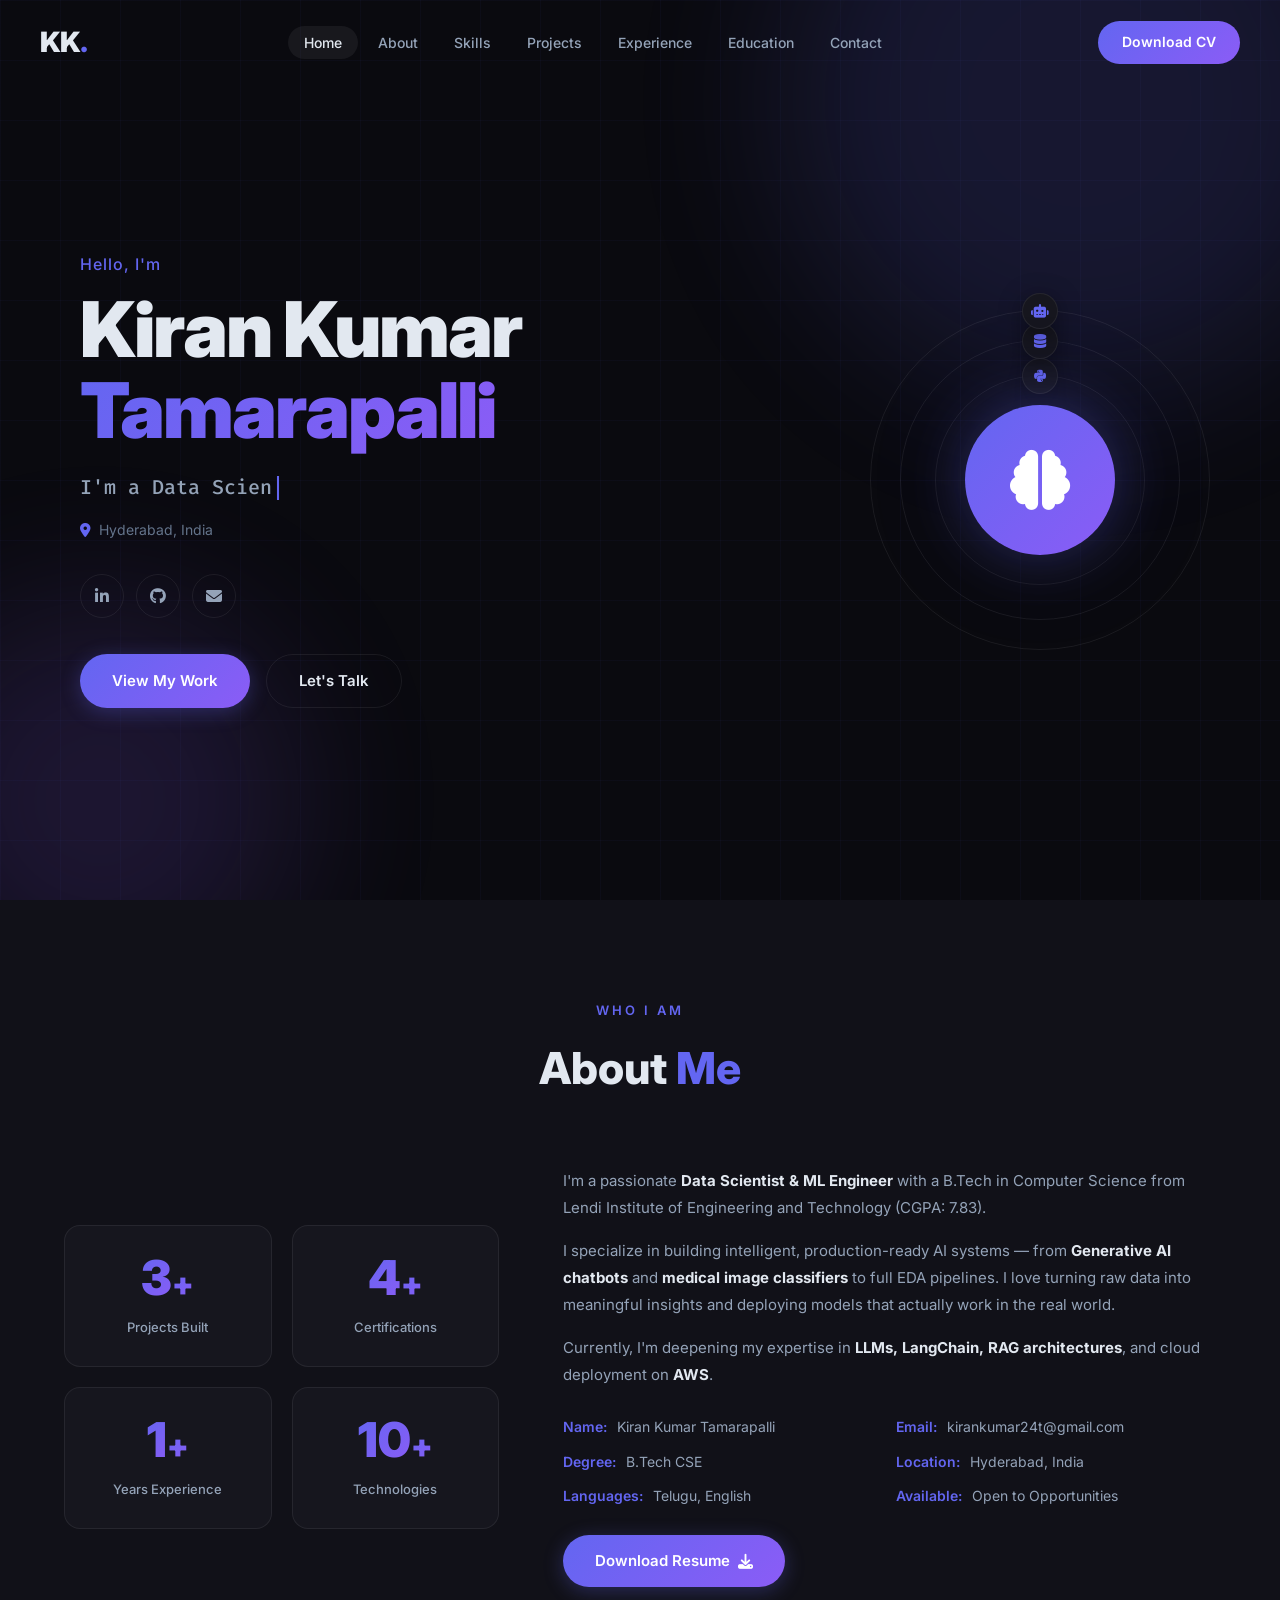
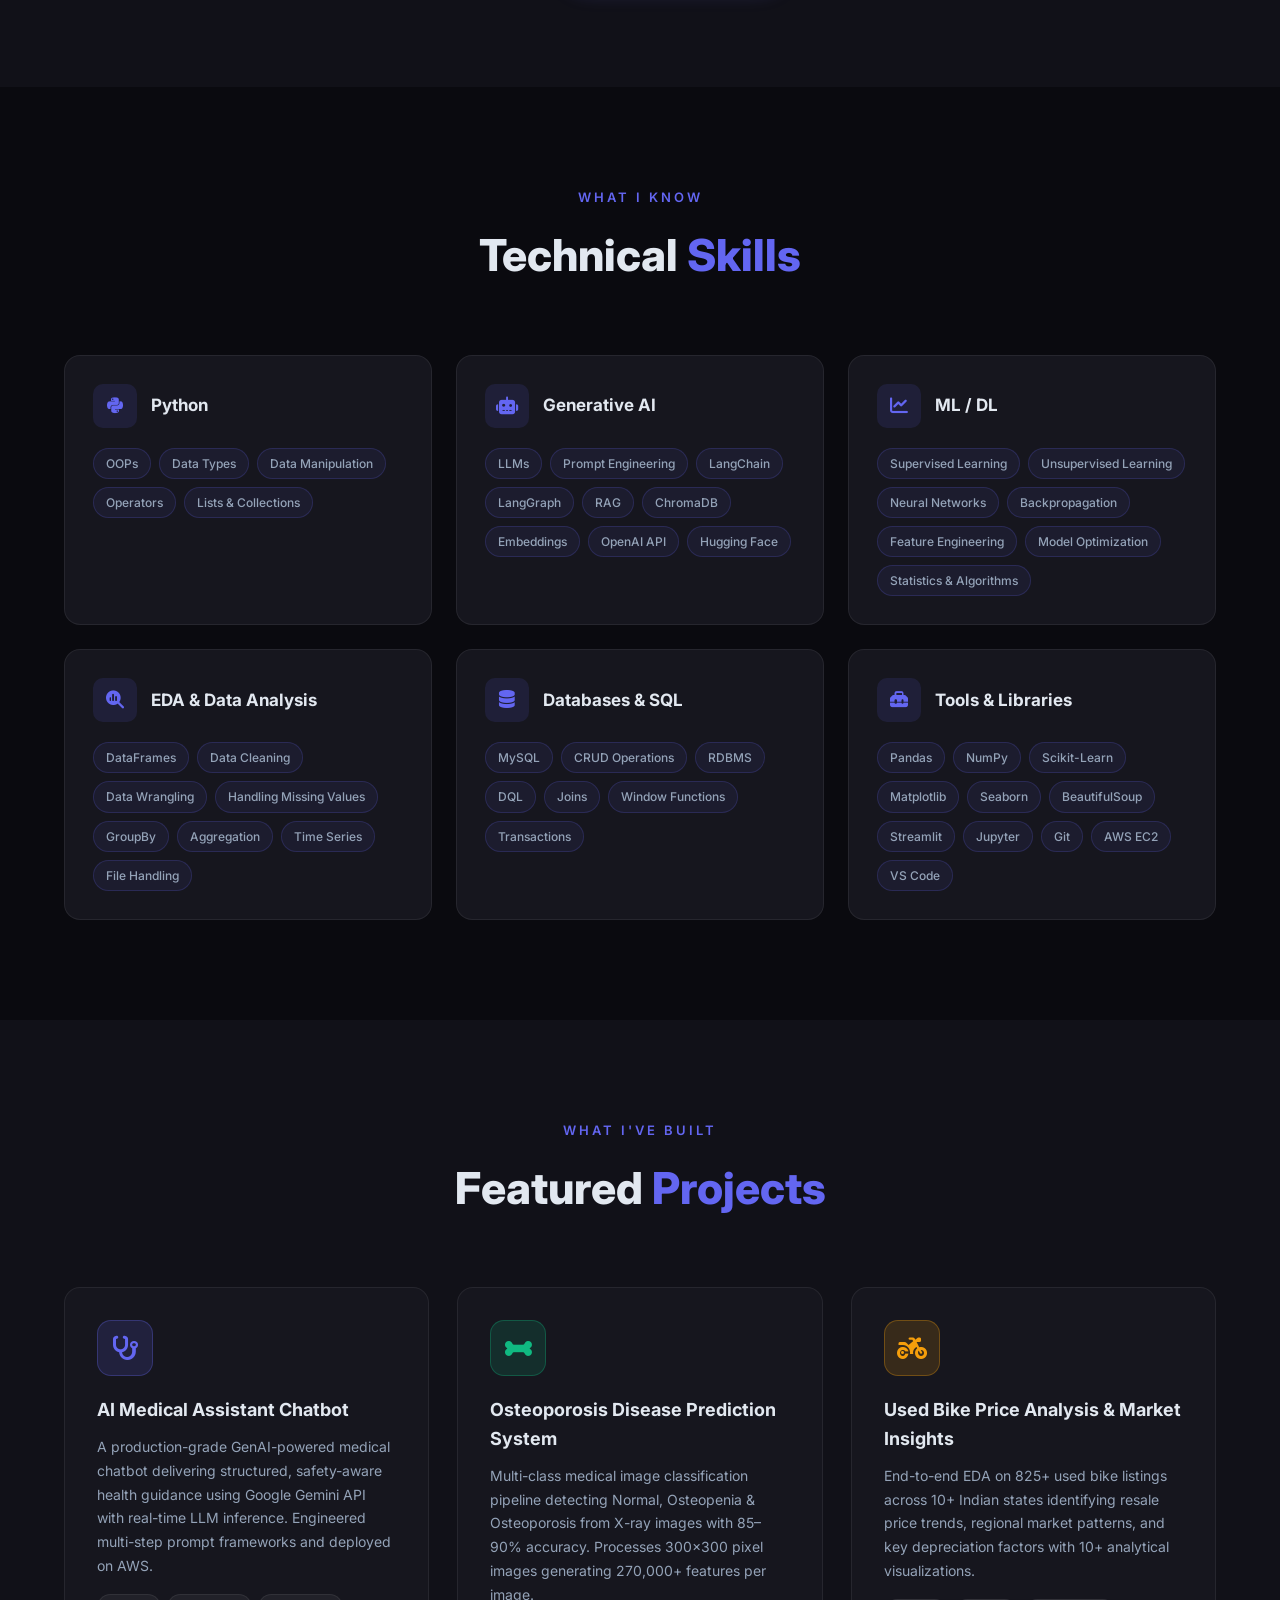
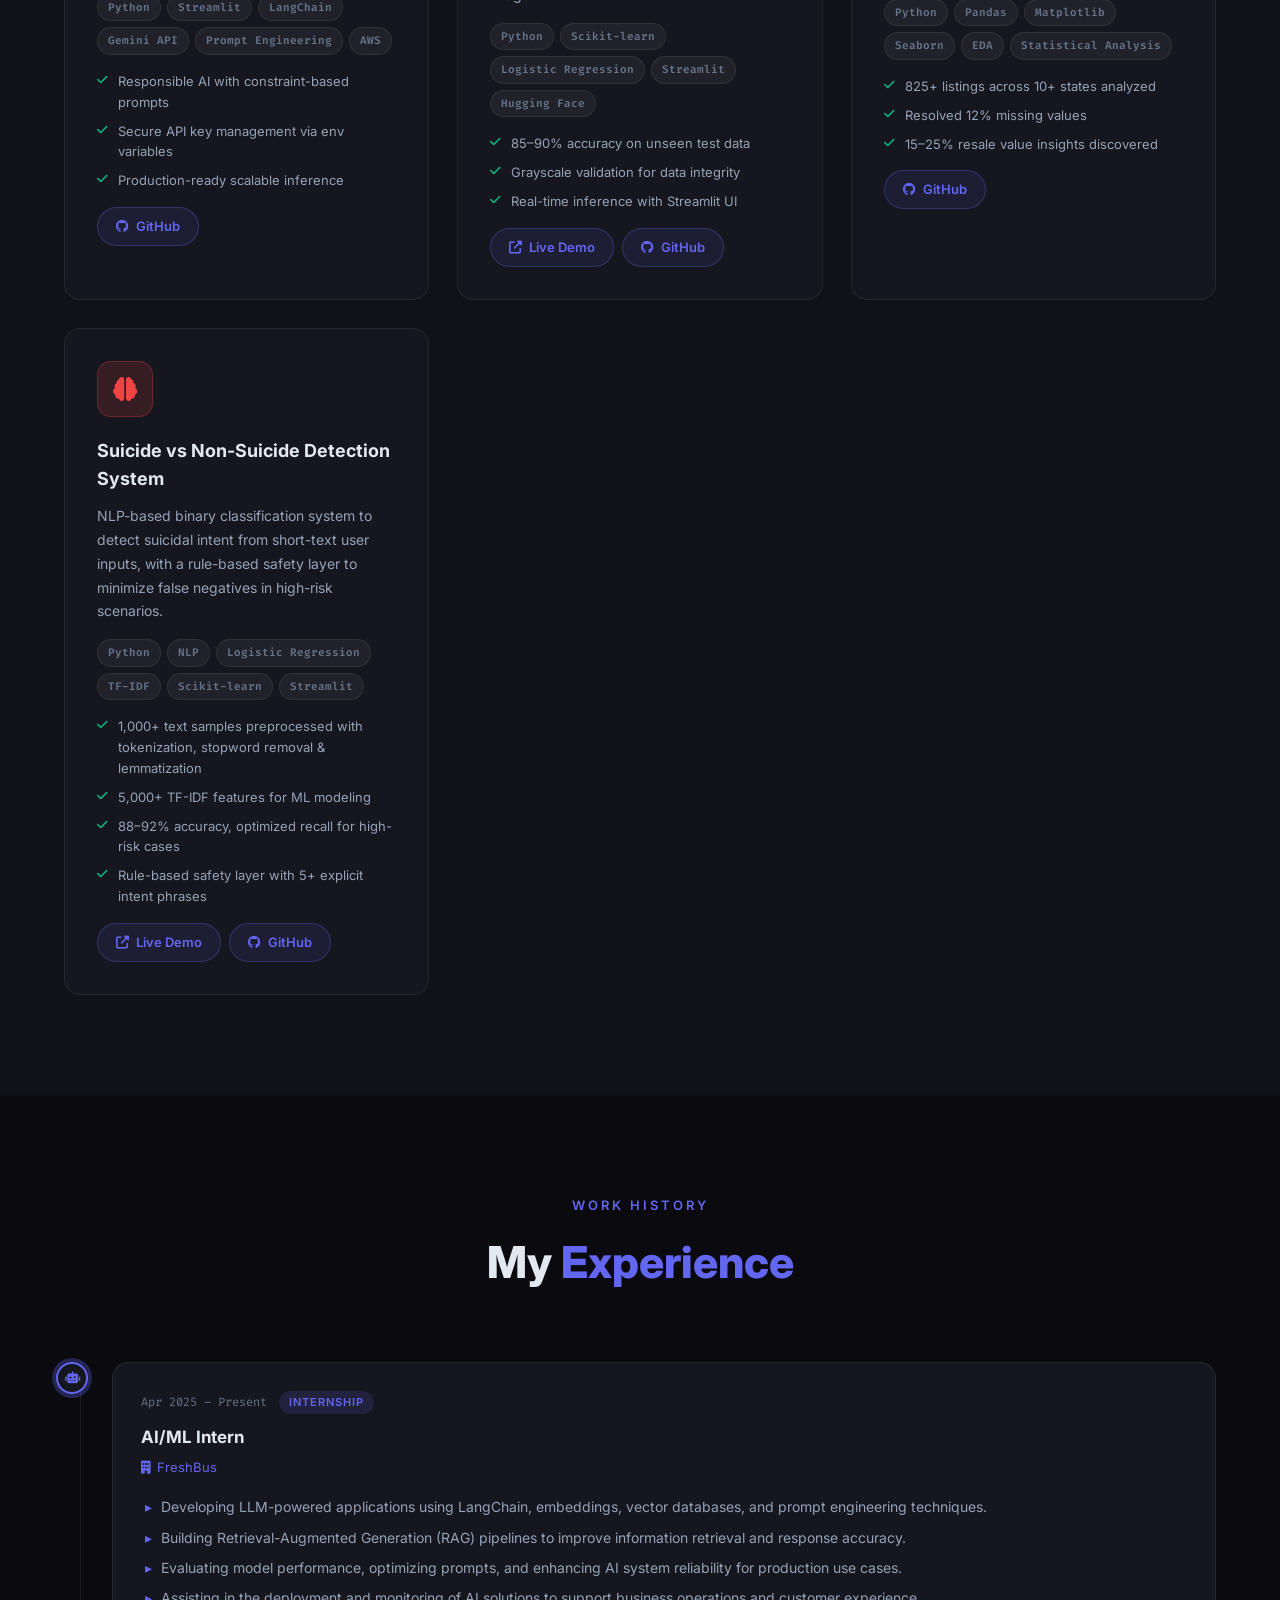
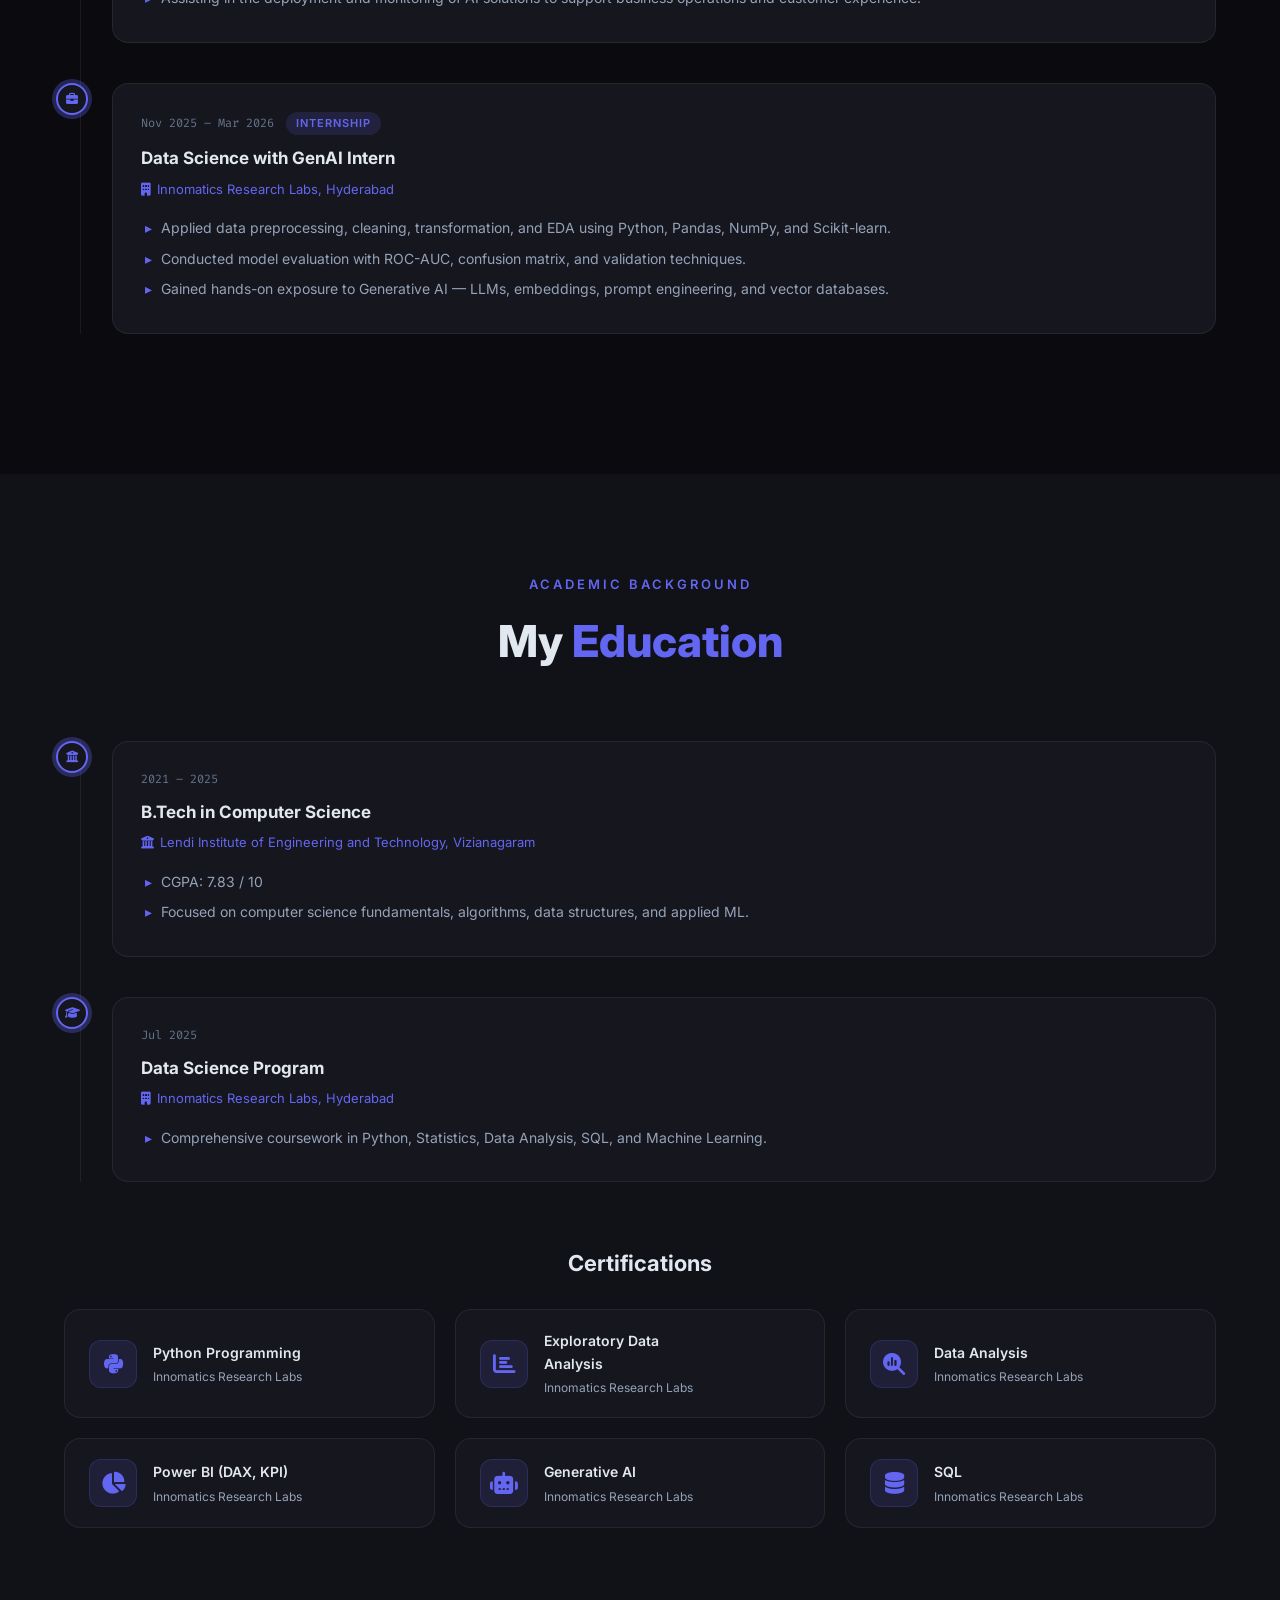
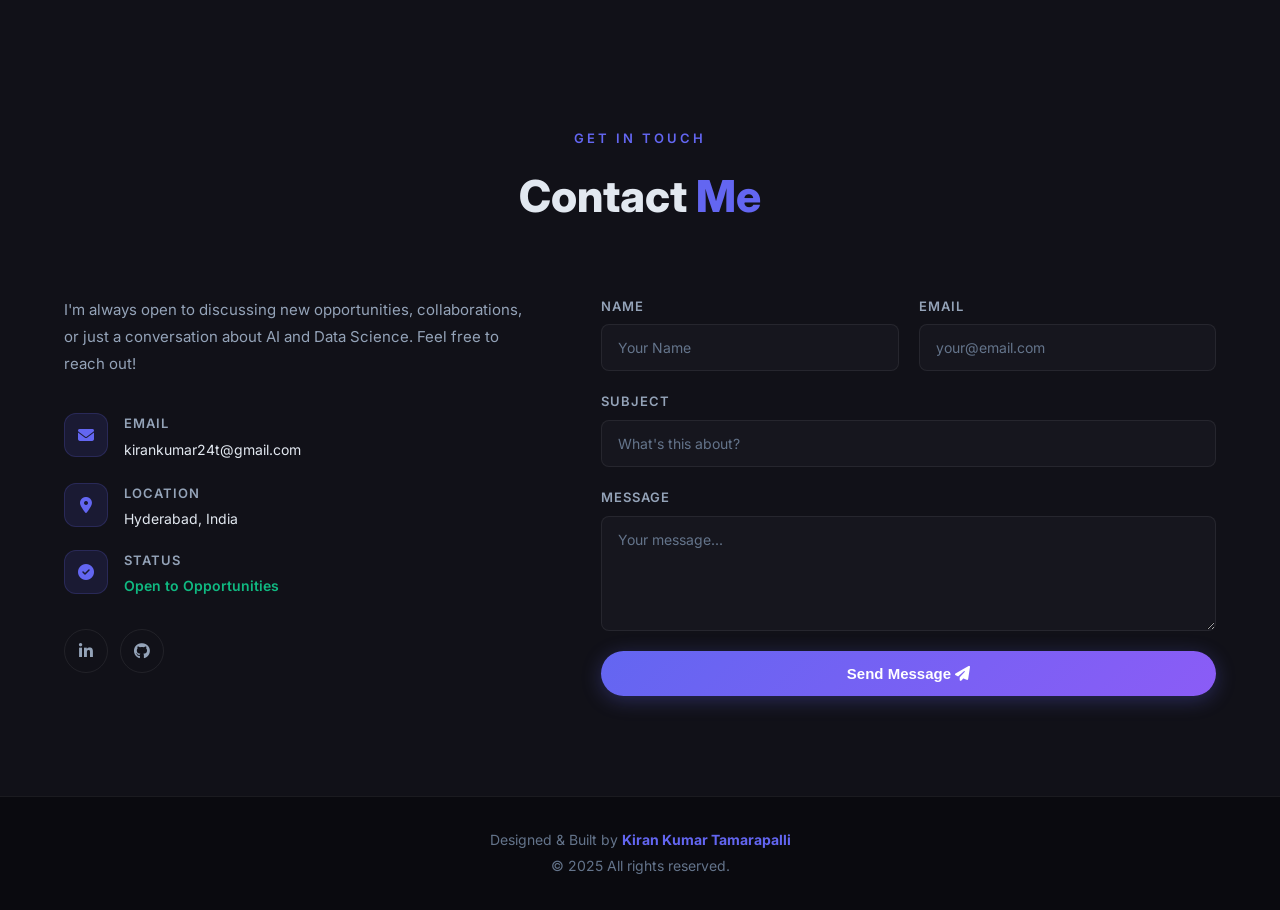
==== index.html @ a4887d62 "Add files via upload" ====
<!DOCTYPE html>
<html lang="en">
<head>
  <meta charset="UTF-8" />
  <meta name="viewport" content="width=device-width, initial-scale=1.0" />
  <title>Kiran Kumar Tamarapalli | Data Scientist & ML Engineer</title>
  <link rel="stylesheet" href="style.css" />
  <link href="https://fonts.googleapis.com/css2?family=Inter:wght@300;400;500;600;700;800;900&family=Fira+Code:wght@400;500&display=swap" rel="stylesheet" />
  <link rel="stylesheet" href="https://cdnjs.cloudflare.com/ajax/libs/font-awesome/6.5.0/css/all.min.css" />
</head>
<body>

  <!-- ===== NAVBAR ===== -->
  <nav class="navbar" id="navbar">
    <div class="nav-logo">KK<span>.</span></div>
    <ul class="nav-links" id="nav-links">
      <li><a href="#home" class="nav-link active">Home</a></li>
      <li><a href="#about" class="nav-link">About</a></li>
      <li><a href="#skills" class="nav-link">Skills</a></li>
      <li><a href="#projects" class="nav-link">Projects</a></li>
      <li><a href="#experience" class="nav-link">Experience</a></li>
      <li><a href="#education" class="nav-link">Education</a></li>
      <li><a href="#contact" class="nav-link">Contact</a></li>
    </ul>
    <a href="resume.pdf" download class="btn-nav">Download CV</a>
    <button class="menu-toggle" id="menu-toggle" aria-label="Toggle menu">
      <span></span><span></span><span></span>
    </button>
  </nav>

  <!-- ===== HERO ===== -->
  <section class="hero" id="home">
    <div class="hero-bg">
      <div class="blob blob-1"></div>
      <div class="blob blob-2"></div>
      <div class="grid-overlay"></div>
    </div>
    <div class="hero-content">
      <p class="hero-greeting">Hello, I'm</p>
      <h1 class="hero-name">Kiran Kumar<br /><span>Tamarapalli</span></h1>
      <div class="hero-role">
        <span class="role-static">I'm a </span>
        <span class="role-typed" id="typed-text"></span><span class="cursor">|</span>
      </div>
      <p class="hero-location"><i class="fa-solid fa-location-dot"></i> Hyderabad, India</p>
      <div class="hero-socials">
        <a href="https://linkedin.com/in/kiran-kumar-tamarapalli" target="_blank" rel="noopener" aria-label="LinkedIn"><i class="fa-brands fa-linkedin-in"></i></a>
        <a href="https://github.com/kirankumar24t" target="_blank" rel="noopener" aria-label="GitHub"><i class="fa-brands fa-github"></i></a>
        <a href="mailto:kirankumar24t@gmail.com" aria-label="Email"><i class="fa-solid fa-envelope"></i></a>
      </div>
      <div class="hero-ctas">
        <a href="#projects" class="btn-primary">View My Work</a>
        <a href="#contact" class="btn-outline">Let's Talk</a>
      </div>
    </div>
    <div class="hero-illustration">
      <div class="avatar-ring">
        <div class="avatar-inner">
          <i class="fa-solid fa-brain avatar-icon"></i>
        </div>
        <div class="orbit orbit-1"><div class="orbit-dot"><i class="fa-brands fa-python"></i></div></div>
        <div class="orbit orbit-2"><div class="orbit-dot"><i class="fa-solid fa-database"></i></div></div>
        <div class="orbit orbit-3"><div class="orbit-dot"><i class="fa-solid fa-robot"></i></div></div>
      </div>
    </div>
  </section>

  <!-- ===== ABOUT ===== -->
  <section class="about section" id="about">
    <div class="container">
      <div class="section-header">
        <p class="section-tag">Who I Am</p>
        <h2 class="section-title">About <span>Me</span></h2>
      </div>
      <div class="about-grid">
        <div class="about-stats">
          <div class="stat-card" data-animate>
            <span class="stat-num" data-count="3">0</span><span class="stat-suffix">+</span>
            <p>Projects Built</p>
          </div>
          <div class="stat-card" data-animate>
            <span class="stat-num" data-count="4">0</span><span class="stat-suffix">+</span>
            <p>Certifications</p>
          </div>
          <div class="stat-card" data-animate>
            <span class="stat-num" data-count="1">0</span><span class="stat-suffix">+</span>
            <p>Years Experience</p>
          </div>
          <div class="stat-card" data-animate>
            <span class="stat-num" data-count="10">0</span><span class="stat-suffix">+</span>
            <p>Technologies</p>
          </div>
        </div>
        <div class="about-text" data-animate>
          <p>I'm a passionate <strong>Data Scientist & ML Engineer</strong> with a B.Tech in Computer Science from Lendi Institute of Engineering and Technology (CGPA: 7.83).</p>
          <p>I specialize in building intelligent, production-ready AI systems — from <strong>Generative AI chatbots</strong> and <strong>medical image classifiers</strong> to full EDA pipelines. I love turning raw data into meaningful insights and deploying models that actually work in the real world.</p>
          <p>Currently, I'm deepening my expertise in <strong>LLMs, LangChain, RAG architectures</strong>, and cloud deployment on <strong>AWS</strong>.</p>
          <div class="about-info-grid">
            <div class="info-item"><span>Name:</span> Kiran Kumar Tamarapalli</div>
            <div class="info-item"><span>Email:</span> kirankumar24t@gmail.com</div>
            <div class="info-item"><span>Degree:</span> B.Tech CSE</div>
            <div class="info-item"><span>Location:</span> Hyderabad, India</div>
            <div class="info-item"><span>Languages:</span> Telugu, English</div>
            <div class="info-item"><span>Available:</span> Open to Opportunities</div>
          </div>
          <a href="resume.pdf" download class="btn-primary">Download Resume <i class="fa-solid fa-download"></i></a>
        </div>
      </div>
    </div>
  </section>

  <!-- ===== SKILLS ===== -->
  <section class="skills section" id="skills">
    <div class="container">
      <div class="section-header">
        <p class="section-tag">What I Know</p>
        <h2 class="section-title">Technical <span>Skills</span></h2>
      </div>
      <div class="skills-categories">

        <div class="skill-category" data-animate>
          <div class="skill-cat-header">
            <i class="fa-brands fa-python"></i>
            <h3>Python</h3>
          </div>
          <div class="skill-tags">
            <span>OOPs</span><span>Data Types</span><span>Data Manipulation</span>
            <span>Operators</span><span>Lists & Collections</span>
          </div>
        </div>

        <div class="skill-category" data-animate>
          <div class="skill-cat-header">
            <i class="fa-solid fa-robot"></i>
            <h3>Generative AI</h3>
          </div>
          <div class="skill-tags">
            <span>LLMs</span><span>Prompt Engineering</span><span>LangChain</span>
            <span>LangGraph</span><span>RAG</span><span>ChromaDB</span>
            <span>Embeddings</span><span>OpenAI API</span><span>Hugging Face</span>
          </div>
        </div>

        <div class="skill-category" data-animate>
          <div class="skill-cat-header">
            <i class="fa-solid fa-chart-line"></i>
            <h3>ML / DL</h3>
          </div>
          <div class="skill-tags">
            <span>Supervised Learning</span><span>Unsupervised Learning</span>
            <span>Neural Networks</span><span>Backpropagation</span>
            <span>Feature Engineering</span><span>Model Optimization</span>
            <span>Statistics & Algorithms</span>
          </div>
        </div>

        <div class="skill-category" data-animate>
          <div class="skill-cat-header">
            <i class="fa-solid fa-magnifying-glass-chart"></i>
            <h3>EDA & Data Analysis</h3>
          </div>
          <div class="skill-tags">
            <span>DataFrames</span><span>Data Cleaning</span><span>Data Wrangling</span>
            <span>Handling Missing Values</span><span>GroupBy</span><span>Aggregation</span>
            <span>Time Series</span><span>File Handling</span>
          </div>
        </div>

        <div class="skill-category" data-animate>
          <div class="skill-cat-header">
            <i class="fa-solid fa-database"></i>
            <h3>Databases & SQL</h3>
          </div>
          <div class="skill-tags">
            <span>MySQL</span><span>CRUD Operations</span><span>RDBMS</span>
            <span>DQL</span><span>Joins</span><span>Window Functions</span>
            <span>Transactions</span>
          </div>
        </div>

        <div class="skill-category" data-animate>
          <div class="skill-cat-header">
            <i class="fa-solid fa-toolbox"></i>
            <h3>Tools & Libraries</h3>
          </div>
          <div class="skill-tags">
            <span>Pandas</span><span>NumPy</span><span>Scikit-Learn</span>
            <span>Matplotlib</span><span>Seaborn</span><span>BeautifulSoup</span>
            <span>Streamlit</span><span>Jupyter</span><span>Git</span>
            <span>AWS EC2</span><span>VS Code</span>
          </div>
        </div>

      </div>
    </div>
  </section>

  <!-- ===== PROJECTS ===== -->
  <section class="projects section" id="projects">
    <div class="container">
      <div class="section-header">
        <p class="section-tag">What I've Built</p>
        <h2 class="section-title">Featured <span>Projects</span></h2>
      </div>
      <div class="projects-grid">

        <div class="project-card" data-animate>
          <div class="project-icon-wrap" style="--color: #6366f1;">
            <i class="fa-solid fa-stethoscope"></i>
          </div>
          <div class="project-content">
            <h3>AI Medical Assistant Chatbot</h3>
            <p>A production-grade GenAI-powered medical chatbot delivering structured, safety-aware health guidance using Google Gemini API with real-time LLM inference. Engineered multi-step prompt frameworks and deployed on AWS.</p>
            <div class="project-tech">
              <span>Python</span><span>Streamlit</span><span>LangChain</span>
              <span>Gemini API</span><span>Prompt Engineering</span><span>AWS</span>
            </div>
            <div class="project-highlights">
              <div class="highlight"><i class="fa-solid fa-check"></i> Responsible AI with constraint-based prompts</div>
              <div class="highlight"><i class="fa-solid fa-check"></i> Secure API key management via env variables</div>
              <div class="highlight"><i class="fa-solid fa-check"></i> Production-ready scalable inference</div>
            </div>
            <div class="project-links">
              <a href="https://github.com/Kiran45c/GenAI_chatboat" target="_blank" rel="noopener" class="project-link-btn">
                <i class="fa-brands fa-github"></i> GitHub
              </a>
            </div>
          </div>
        </div>

        <div class="project-card" data-animate>
          <div class="project-icon-wrap" style="--color: #10b981;">
            <i class="fa-solid fa-bone"></i>
          </div>
          <div class="project-content">
            <h3>Osteoporosis Disease Prediction System</h3>
            <p>Multi-class medical image classification pipeline detecting Normal, Osteopenia & Osteoporosis from X-ray images with 85–90% accuracy. Processes 300×300 pixel images generating 270,000+ features per image.</p>
            <div class="project-tech">
              <span>Python</span><span>Scikit-learn</span><span>Logistic Regression</span>
              <span>Streamlit</span><span>Hugging Face</span>
            </div>
            <div class="project-highlights">
              <div class="highlight"><i class="fa-solid fa-check"></i> 85–90% accuracy on unseen test data</div>
              <div class="highlight"><i class="fa-solid fa-check"></i> Grayscale validation for data integrity</div>
              <div class="highlight"><i class="fa-solid fa-check"></i> Real-time inference with Streamlit UI</div>
            </div>
            <div class="project-links">
              <a href="https://huggingface.co/spaces/Kiran45C/Disease-Prediction-for-Osteoporosis" target="_blank" rel="noopener" class="project-link-btn">
                <i class="fa-solid fa-up-right-from-square"></i> Live Demo
              </a>
              <a href="https://github.com/Kiran45c/Disease-Prediction-for-Osteoporosis" target="_blank" rel="noopener" class="project-link-btn">
                <i class="fa-brands fa-github"></i> GitHub
              </a>
            </div>
          </div>
        </div>

        <div class="project-card" data-animate>
          <div class="project-icon-wrap" style="--color: #f59e0b;">
            <i class="fa-solid fa-motorcycle"></i>
          </div>
          <div class="project-content">
            <h3>Used Bike Price Analysis & Market Insights</h3>
            <p>End-to-end EDA on 825+ used bike listings across 10+ Indian states identifying resale price trends, regional market patterns, and key depreciation factors with 10+ analytical visualizations.</p>
            <div class="project-tech">
              <span>Python</span><span>Pandas</span><span>Matplotlib</span>
              <span>Seaborn</span><span>EDA</span><span>Statistical Analysis</span>
            </div>
            <div class="project-highlights">
              <div class="highlight"><i class="fa-solid fa-check"></i> 825+ listings across 10+ states analyzed</div>
              <div class="highlight"><i class="fa-solid fa-check"></i> Resolved 12% missing values</div>
              <div class="highlight"><i class="fa-solid fa-check"></i> 15–25% resale value insights discovered</div>
            </div>
            <div class="project-links">
              <a href="https://github.com/Kiran45c/Used-Bike-Price-Analysis" target="_blank" rel="noopener" class="project-link-btn">
                <i class="fa-brands fa-github"></i> GitHub
              </a>
            </div>
          </div>
        </div>

        <div class="project-card" data-animate>
          <div class="project-icon-wrap" style="--color: #ef4444;">
            <i class="fa-solid fa-brain"></i>
          </div>
          <div class="project-content">
            <h3>Suicide vs Non-Suicide Detection System</h3>
            <p>NLP-based binary classification system to detect suicidal intent from short-text user inputs, with a rule-based safety layer to minimize false negatives in high-risk scenarios.</p>
            <div class="project-tech">
              <span>Python</span><span>NLP</span><span>Logistic Regression</span>
              <span>TF-IDF</span><span>Scikit-learn</span><span>Streamlit</span>
            </div>
            <div class="project-highlights">
              <div class="highlight"><i class="fa-solid fa-check"></i> 1,000+ text samples preprocessed with tokenization, stopword removal & lemmatization</div>
              <div class="highlight"><i class="fa-solid fa-check"></i> 5,000+ TF-IDF features for ML modeling</div>
              <div class="highlight"><i class="fa-solid fa-check"></i> 88–92% accuracy, optimized recall for high-risk cases</div>
              <div class="highlight"><i class="fa-solid fa-check"></i> Rule-based safety layer with 5+ explicit intent phrases</div>
            </div>
            <div class="project-links">
              <a href="https://huggingface.co/spaces/Kiran45C/Suicide_or_Not-Suicide_Detection_using_Machine_Learning" target="_blank" rel="noopener" class="project-link-btn">
                <i class="fa-solid fa-up-right-from-square"></i> Live Demo
              </a>
              <a href="https://github.com/Kiran45c/Suicide_or_Not-Suicide_Detection_using_Machine_Learning" target="_blank" rel="noopener" class="project-link-btn">
                <i class="fa-brands fa-github"></i> GitHub
              </a>
            </div>
          </div>
        </div>

      </div>
    </div>
  </section>

  <!-- ===== EXPERIENCE ===== -->
  <section class="experience section" id="experience">
    <div class="container">
      <div class="section-header">
        <p class="section-tag">Work History</p>
        <h2 class="section-title">My <span>Experience</span></h2>
      </div>
      <div class="timeline">

        <div class="timeline-item" data-animate>
          <div class="timeline-dot"><i class="fa-solid fa-robot"></i></div>
          <div class="timeline-card">
            <div class="timeline-meta">
              <span class="timeline-date">Apr 2025 – Present</span>
              <span class="timeline-badge intern">Internship</span>
            </div>
            <h3>AI/ML Intern</h3>
            <p class="timeline-org"><i class="fa-solid fa-building"></i> FreshBus</p>
            <ul>
              <li>Developing LLM-powered applications using LangChain, embeddings, vector databases, and prompt engineering techniques.</li>
              <li>Building Retrieval-Augmented Generation (RAG) pipelines to improve information retrieval and response accuracy.</li>
              <li>Evaluating model performance, optimizing prompts, and enhancing AI system reliability for production use cases.</li>
              <li>Assisting in the deployment and monitoring of AI solutions to support business operations and customer experience.</li>
            </ul>
          </div>
        </div>

        <div class="timeline-item" data-animate>
          <div class="timeline-dot"><i class="fa-solid fa-briefcase"></i></div>
          <div class="timeline-card">
            <div class="timeline-meta">
              <span class="timeline-date">Nov 2025 – Mar 2026</span>
              <span class="timeline-badge intern">Internship</span>
            </div>
            <h3>Data Science with GenAI Intern</h3>
            <p class="timeline-org"><i class="fa-solid fa-building"></i> Innomatics Research Labs, Hyderabad</p>
            <ul>
              <li>Applied data preprocessing, cleaning, transformation, and EDA using Python, Pandas, NumPy, and Scikit-learn.</li>
              <li>Conducted model evaluation with ROC-AUC, confusion matrix, and validation techniques.</li>
              <li>Gained hands-on exposure to Generative AI — LLMs, embeddings, prompt engineering, and vector databases.</li>
            </ul>
          </div>
        </div>

      </div>
    </div>
  </section>

  <!-- ===== EDUCATION ===== -->
  <section class="experience section" id="education" style="background: var(--bg-2);">
    <div class="container">
      <div class="section-header">
        <p class="section-tag">Academic Background</p>
        <h2 class="section-title">My <span>Education</span></h2>
      </div>
      <div class="timeline">

        <div class="timeline-item" data-animate>
          <div class="timeline-dot"><i class="fa-solid fa-university"></i></div>
          <div class="timeline-card">
            <div class="timeline-meta">
              <span class="timeline-date">2021 – 2025</span>
            </div>
            <h3>B.Tech in Computer Science</h3>
            <p class="timeline-org"><i class="fa-solid fa-building-columns"></i> Lendi Institute of Engineering and Technology, Vizianagaram</p>
            <ul>
              <li>CGPA: 7.83 / 10</li>
              <li>Focused on computer science fundamentals, algorithms, data structures, and applied ML.</li>
            </ul>
          </div>
        </div>

        <div class="timeline-item" data-animate>
          <div class="timeline-dot"><i class="fa-solid fa-graduation-cap"></i></div>
          <div class="timeline-card">
            <div class="timeline-meta">
              <span class="timeline-date">Jul 2025</span>
            </div>
            <h3>Data Science Program</h3>
            <p class="timeline-org"><i class="fa-solid fa-building"></i> Innomatics Research Labs, Hyderabad</p>
            <ul>
              <li>Comprehensive coursework in Python, Statistics, Data Analysis, SQL, and Machine Learning.</li>
            </ul>
          </div>
        </div>

      </div>

      <!-- Certifications -->
      <div class="certs-section" data-animate>
        <h3 class="certs-title">Certifications</h3>
        <div class="certs-grid">
          <div class="cert-card" data-cert="Python.pdf" title="Click to view certificate">
            <div class="cert-icon-wrap"><i class="fa-brands fa-python"></i></div>
            <div class="cert-info">
              <h4>Python Programming</h4>
              <p>Innomatics Research Labs</p>
            </div>
            <span class="cert-view-badge"><i class="fa-solid fa-eye"></i> View</span>
          </div>
          <div class="cert-card" data-cert="eda.pdf" title="Click to view certificate">
            <div class="cert-icon-wrap"><i class="fa-solid fa-chart-bar"></i></div>
            <div class="cert-info">
              <h4>Exploratory Data Analysis</h4>
              <p>Innomatics Research Labs</p>
            </div>
            <span class="cert-view-badge"><i class="fa-solid fa-eye"></i> View</span>
          </div>
          <div class="cert-card" data-cert="DA.pdf" title="Click to view certificate">
            <div class="cert-icon-wrap"><i class="fa-solid fa-magnifying-glass-chart"></i></div>
            <div class="cert-info">
              <h4>Data Analysis</h4>
              <p>Innomatics Research Labs</p>
            </div>
            <span class="cert-view-badge"><i class="fa-solid fa-eye"></i> View</span>
          </div>
          <div class="cert-card" data-cert="PowerBi_certificate.pdf" title="Click to view certificate">
            <div class="cert-icon-wrap"><i class="fa-solid fa-chart-pie"></i></div>
            <div class="cert-info">
              <h4>Power BI (DAX, KPI)</h4>
              <p>Innomatics Research Labs</p>
            </div>
            <span class="cert-view-badge"><i class="fa-solid fa-eye"></i> View</span>
          </div>
          <div class="cert-card" data-cert="gen_ai.pdf" title="Click to view certificate">
            <div class="cert-icon-wrap"><i class="fa-solid fa-robot"></i></div>
            <div class="cert-info">
              <h4>Generative AI</h4>
              <p>Innomatics Research Labs</p>
            </div>
            <span class="cert-view-badge"><i class="fa-solid fa-eye"></i> View</span>
          </div>
          <div class="cert-card" data-cert="sql.pdf" title="Click to view certificate">
            <div class="cert-icon-wrap"><i class="fa-solid fa-database"></i></div>
            <div class="cert-info">
              <h4>SQL</h4>
              <p>Innomatics Research Labs</p>
            </div>
            <span class="cert-view-badge"><i class="fa-solid fa-eye"></i> View</span>
          </div>
        </div>
      </div>
    </div>
  </section>

  <!-- ===== CONTACT ===== -->
  <section class="contact section" id="contact">
    <div class="container">
      <div class="section-header">
        <p class="section-tag">Get In Touch</p>
        <h2 class="section-title">Contact <span>Me</span></h2>
      </div>
      <div class="contact-grid">
        <div class="contact-info" data-animate>
          <p class="contact-intro">I'm always open to discussing new opportunities, collaborations, or just a conversation about AI and Data Science. Feel free to reach out!</p>
          <div class="contact-items">
            <div class="contact-item">
              <div class="contact-icon"><i class="fa-solid fa-envelope"></i></div>
              <div>
                <h4>Email</h4>
                <a href="mailto:kirankumar24t@gmail.com">kirankumar24t@gmail.com</a>
              </div>
            </div>
            <div class="contact-item">
              <div class="contact-icon"><i class="fa-solid fa-location-dot"></i></div>
              <div>
                <h4>Location</h4>
                <p>Hyderabad, India</p>
              </div>
            </div>
            <div class="contact-item">
              <div class="contact-icon"><i class="fa-solid fa-circle-check"></i></div>
              <div>
                <h4>Status</h4>
                <p class="available">Open to Opportunities</p>
              </div>
            </div>
          </div>
          <div class="contact-socials">
            <a href="https://linkedin.com/in/kiran-kumar-tamarapalli" target="_blank" rel="noopener"><i class="fa-brands fa-linkedin-in"></i></a>
            <a href="https://github.com/kirankumar24t" target="_blank" rel="noopener"><i class="fa-brands fa-github"></i></a>
          </div>
        </div>

        <form class="contact-form" id="contact-form" data-animate>
          <div class="form-row">
            <div class="form-group">
              <label for="name">Name</label>
              <input type="text" id="name" name="name" placeholder="Your Name" required />
            </div>
            <div class="form-group">
              <label for="email">Email</label>
              <input type="email" id="email" name="email" placeholder="your@email.com" required />
            </div>
          </div>
          <div class="form-group">
            <label for="subject">Subject</label>
            <input type="text" id="subject" name="subject" placeholder="What's this about?" required />
          </div>
          <div class="form-group">
            <label for="message">Message</label>
            <textarea id="message" name="message" rows="5" placeholder="Your message..." required></textarea>
          </div>
          <button type="submit" class="btn-primary btn-full">
            <span id="btn-text">Send Message <i class="fa-solid fa-paper-plane"></i></span>
          </button>
          <div id="form-success" class="form-success" style="display:none;">
            <i class="fa-solid fa-circle-check"></i> Message sent! I'll get back to you soon.
          </div>
        </form>
      </div>
    </div>
  </section>

  <!-- ===== FOOTER ===== -->
  <footer class="footer">
    <div class="container">
      <p>Designed & Built by <strong>Kiran Kumar Tamarapalli</strong></p>
      <p class="footer-copy">© 2025 All rights reserved.</p>
    </div>
  </footer>

  <!-- Back to top -->
  <button class="back-to-top" id="back-to-top" aria-label="Back to top">
    <i class="fa-solid fa-arrow-up"></i>
  </button>

  <!-- ===== CERTIFICATE MODAL ===== -->
  <div class="cert-modal" id="cert-modal" role="dialog" aria-modal="true" aria-label="Certificate Viewer">
    <div class="cert-modal-backdrop" id="cert-modal-backdrop"></div>
    <div class="cert-modal-box">
      <div class="cert-modal-header">
        <h3 id="cert-modal-title">Certificate</h3>
        <div class="cert-modal-actions">
<button id="cert-modal-close" class="cert-modal-btn" aria-label="Close">
            <i class="fa-solid fa-xmark"></i>
          </button>
        </div>
      </div>
      <div class="cert-modal-body">
        <iframe id="cert-modal-iframe" src="" title="Certificate PDF"></iframe>
      </div>
    </div>
  </div>

  <script src="script.js"></script>
</body>
</html>
---- style.css ----
/* ===== RESET & BASE ===== */
*, *::before, *::after { box-sizing: border-box; margin: 0; padding: 0; }

:root {
  --bg: #0a0a0f;
  --bg-2: #111118;
  --bg-card: #16161e;
  --border: rgba(255,255,255,0.07);
  --accent: #6366f1;
  --accent-2: #8b5cf6;
  --accent-glow: rgba(99,102,241,0.3);
  --text: #e2e8f0;
  --text-muted: #94a3b8;
  --text-dim: #64748b;
  --green: #10b981;
  --yellow: #f59e0b;
  --radius: 16px;
  --radius-sm: 8px;
  --transition: 0.3s cubic-bezier(0.4,0,0.2,1);
  --shadow: 0 4px 24px rgba(0,0,0,0.4);
  --shadow-accent: 0 0 40px rgba(99,102,241,0.15);
}

html { scroll-behavior: smooth; }

body {
  font-family: 'Inter', sans-serif;
  background: var(--bg);
  color: var(--text);
  line-height: 1.6;
  overflow-x: hidden;
}

a { text-decoration: none; color: inherit; }
ul { list-style: none; }

/* ===== SCROLLBAR ===== */
::-webkit-scrollbar { width: 6px; }
::-webkit-scrollbar-track { background: var(--bg); }
::-webkit-scrollbar-thumb { background: var(--accent); border-radius: 99px; }

/* ===== CONTAINER ===== */
.container { max-width: 1200px; margin: 0 auto; padding: 0 24px; }

/* ===== SECTION ===== */
.section { padding: 100px 0; }

.section-header { text-align: center; margin-bottom: 64px; }
.section-tag {
  font-size: 13px;
  font-weight: 600;
  letter-spacing: 3px;
  text-transform: uppercase;
  color: var(--accent);
  margin-bottom: 12px;
}
.section-title {
  font-size: clamp(2rem, 4vw, 2.75rem);
  font-weight: 800;
  color: var(--text);
}
.section-title span { color: var(--accent); }

/* ===== BUTTONS ===== */
.btn-primary {
  display: inline-flex;
  align-items: center;
  gap: 8px;
  padding: 14px 32px;
  background: linear-gradient(135deg, var(--accent), var(--accent-2));
  color: #fff;
  border-radius: 99px;
  font-weight: 600;
  font-size: 15px;
  border: none;
  cursor: pointer;
  transition: var(--transition);
  box-shadow: 0 4px 20px var(--accent-glow);
}
.btn-primary:hover { transform: translateY(-2px); box-shadow: 0 8px 32px rgba(99,102,241,0.45); }

.btn-outline {
  display: inline-flex;
  align-items: center;
  gap: 8px;
  padding: 14px 32px;
  background: transparent;
  color: var(--text);
  border-radius: 99px;
  font-weight: 600;
  font-size: 15px;
  border: 1.5px solid var(--border);
  cursor: pointer;
  transition: var(--transition);
}
.btn-outline:hover { border-color: var(--accent); color: var(--accent); transform: translateY(-2px); }

.btn-nav {
  padding: 10px 24px;
  background: linear-gradient(135deg, var(--accent), var(--accent-2));
  color: #fff;
  border-radius: 99px;
  font-weight: 600;
  font-size: 14px;
  transition: var(--transition);
  white-space: nowrap;
}
.btn-nav:hover { opacity: 0.85; transform: translateY(-1px); }

.btn-full { width: 100%; justify-content: center; }

/* ===== NAVBAR ===== */
.navbar {
  position: fixed;
  top: 0; left: 0; right: 0;
  z-index: 1000;
  display: flex;
  align-items: center;
  justify-content: space-between;
  padding: 20px 40px;
  transition: var(--transition);
}
.navbar.scrolled {
  background: rgba(10,10,15,0.85);
  backdrop-filter: blur(20px);
  -webkit-backdrop-filter: blur(20px);
  border-bottom: 1px solid var(--border);
  padding: 14px 40px;
  box-shadow: var(--shadow);
}
.nav-logo {
  font-size: 28px;
  font-weight: 900;
  color: var(--text);
  letter-spacing: -1px;
}
.nav-logo span { color: var(--accent); }

.nav-links {
  display: flex;
  gap: 4px;
  align-items: center;
}
.nav-link {
  padding: 8px 16px;
  font-size: 14px;
  font-weight: 500;
  color: var(--text-muted);
  border-radius: 99px;
  transition: var(--transition);
}
.nav-link:hover, .nav-link.active { color: var(--text); background: rgba(255,255,255,0.06); }

.menu-toggle {
  display: none;
  flex-direction: column;
  gap: 5px;
  background: none;
  border: none;
  cursor: pointer;
  padding: 4px;
}
.menu-toggle span {
  display: block;
  width: 24px; height: 2px;
  background: var(--text);
  border-radius: 2px;
  transition: var(--transition);
}

/* ===== HERO ===== */
.hero {
  min-height: 100vh;
  display: flex;
  align-items: center;
  position: relative;
  overflow: hidden;
  padding: 120px 40px 60px;
  gap: 60px;
  max-width: 1200px;
  margin: 0 auto;
}

.hero-bg { position: fixed; inset: 0; z-index: -1; pointer-events: none; }

.blob {
  position: absolute;
  border-radius: 50%;
  filter: blur(80px);
  opacity: 0.15;
}
.blob-1 {
  width: 600px; height: 600px;
  background: var(--accent);
  top: -200px; right: -100px;
  animation: blobFloat 8s ease-in-out infinite;
}
.blob-2 {
  width: 400px; height: 400px;
  background: var(--accent-2);
  bottom: -100px; left: -100px;
  animation: blobFloat 10s ease-in-out infinite reverse;
}
@keyframes blobFloat {
  0%, 100% { transform: translate(0, 0) scale(1); }
  33% { transform: translate(30px, -30px) scale(1.05); }
  66% { transform: translate(-20px, 20px) scale(0.95); }
}

.grid-overlay {
  position: absolute; inset: 0;
  background-image:
    linear-gradient(rgba(99,102,241,0.04) 1px, transparent 1px),
    linear-gradient(90deg, rgba(99,102,241,0.04) 1px, transparent 1px);
  background-size: 60px 60px;
}

.hero-content { flex: 1; }
.hero-greeting {
  font-size: 16px;
  font-weight: 500;
  color: var(--accent);
  margin-bottom: 12px;
  letter-spacing: 1px;
}

.hero-name {
  font-size: clamp(2.8rem, 6vw, 5rem);
  font-weight: 900;
  line-height: 1.05;
  letter-spacing: -2px;
  color: var(--text);
  margin-bottom: 20px;
}
.hero-name span {
  background: linear-gradient(135deg, var(--accent), var(--accent-2));
  -webkit-background-clip: text;
  -webkit-text-fill-color: transparent;
  background-clip: text;
}

.hero-role {
  font-size: 20px;
  font-weight: 500;
  color: var(--text-muted);
  margin-bottom: 16px;
  font-family: 'Fira Code', monospace;
}
.cursor {
  color: var(--accent);
  animation: blink 1s step-end infinite;
}
@keyframes blink { 0%, 100% { opacity: 1; } 50% { opacity: 0; } }

.hero-location {
  font-size: 14px;
  color: var(--text-dim);
  margin-bottom: 32px;
  display: flex;
  align-items: center;
  gap: 8px;
}
.hero-location i { color: var(--accent); }

.hero-socials {
  display: flex;
  gap: 12px;
  margin-bottom: 36px;
}
.hero-socials a {
  width: 44px; height: 44px;
  display: flex;
  align-items: center;
  justify-content: center;
  border-radius: 50%;
  border: 1.5px solid var(--border);
  color: var(--text-muted);
  font-size: 16px;
  transition: var(--transition);
}
.hero-socials a:hover {
  border-color: var(--accent);
  color: var(--accent);
  background: rgba(99,102,241,0.1);
  transform: translateY(-3px);
}

.hero-ctas { display: flex; gap: 16px; flex-wrap: wrap; }

/* Hero Illustration */
.hero-illustration {
  display: flex;
  align-items: center;
  justify-content: center;
  flex-shrink: 0;
}

.avatar-ring {
  position: relative;
  width: 320px; height: 320px;
  display: flex;
  align-items: center;
  justify-content: center;
}

.avatar-inner {
  width: 150px; height: 150px;
  background: linear-gradient(135deg, var(--accent), var(--accent-2));
  border-radius: 50%;
  display: flex;
  align-items: center;
  justify-content: center;
  box-shadow: 0 0 60px var(--accent-glow), 0 0 120px rgba(99,102,241,0.1);
  z-index: 2;
}
.avatar-icon { font-size: 60px; color: #fff; }

.orbit {
  position: absolute;
  border-radius: 50%;
  border: 1px solid var(--border);
  display: flex;
  align-items: flex-start;
  justify-content: center;
}
.orbit-1 { width: 210px; height: 210px; animation: spin 8s linear infinite; }
.orbit-2 { width: 280px; height: 280px; animation: spin 14s linear infinite reverse; }
.orbit-3 { width: 340px; height: 340px; animation: spin 20s linear infinite; }

@keyframes spin { from { transform: rotate(0deg); } to { transform: rotate(360deg); } }

.orbit-dot {
  width: 36px; height: 36px;
  background: var(--bg-card);
  border: 1px solid var(--border);
  border-radius: 50%;
  display: flex;
  align-items: center;
  justify-content: center;
  color: var(--accent);
  font-size: 14px;
  margin-top: -18px;
  box-shadow: var(--shadow);
}
.orbit-1 .orbit-dot { animation: counter-spin 8s linear infinite; }
.orbit-2 .orbit-dot { animation: counter-spin 14s linear infinite reverse; }
.orbit-3 .orbit-dot { animation: counter-spin 20s linear infinite; }
@keyframes counter-spin { from { transform: rotate(0deg); } to { transform: rotate(-360deg); } }

/* ===== ABOUT ===== */
.about { background: var(--bg-2); }

.about-grid {
  display: grid;
  grid-template-columns: 1fr 1.5fr;
  gap: 64px;
  align-items: center;
}

.about-stats {
  display: grid;
  grid-template-columns: 1fr 1fr;
  gap: 20px;
}
.stat-card {
  background: var(--bg-card);
  border: 1px solid var(--border);
  border-radius: var(--radius);
  padding: 28px 24px;
  text-align: center;
  transition: var(--transition);
  opacity: 0;
  transform: translateY(20px);
}
.stat-card.visible { opacity: 1; transform: translateY(0); }
.stat-card:hover { border-color: var(--accent); box-shadow: var(--shadow-accent); transform: translateY(-4px); }
.stat-num {
  font-size: 3rem;
  font-weight: 900;
  background: linear-gradient(135deg, var(--accent), var(--accent-2));
  -webkit-background-clip: text;
  -webkit-text-fill-color: transparent;
  background-clip: text;
  line-height: 1;
}
.stat-suffix {
  font-size: 2rem;
  font-weight: 900;
  background: linear-gradient(135deg, var(--accent), var(--accent-2));
  -webkit-background-clip: text;
  -webkit-text-fill-color: transparent;
  background-clip: text;
}
.stat-card p { color: var(--text-muted); font-size: 13px; margin-top: 8px; font-weight: 500; }

.about-text p { color: var(--text-muted); margin-bottom: 16px; font-size: 15px; line-height: 1.8; }
.about-text strong { color: var(--text); }

.about-info-grid {
  display: grid;
  grid-template-columns: 1fr 1fr;
  gap: 12px;
  margin: 28px 0;
}
.info-item {
  font-size: 14px;
  color: var(--text-muted);
}
.info-item span {
  color: var(--accent);
  font-weight: 600;
  margin-right: 6px;
}

/* ===== SKILLS ===== */
.skills-categories {
  display: grid;
  grid-template-columns: repeat(auto-fit, minmax(340px, 1fr));
  gap: 24px;
}

.skill-category {
  background: var(--bg-card);
  border: 1px solid var(--border);
  border-radius: var(--radius);
  padding: 28px;
  transition: var(--transition);
  opacity: 0;
  transform: translateY(20px);
}
.skill-category.visible { opacity: 1; transform: translateY(0); }
.skill-category:hover { border-color: var(--accent); box-shadow: var(--shadow-accent); }

.skill-cat-header {
  display: flex;
  align-items: center;
  gap: 14px;
  margin-bottom: 20px;
}
.skill-cat-header i {
  width: 44px; height: 44px;
  background: rgba(99,102,241,0.12);
  border-radius: 10px;
  display: flex;
  align-items: center;
  justify-content: center;
  font-size: 18px;
  color: var(--accent);
  flex-shrink: 0;
}
.skill-cat-header h3 { font-size: 17px; font-weight: 700; color: var(--text); }

.skill-tags { display: flex; flex-wrap: wrap; gap: 8px; }
.skill-tags span {
  font-size: 12px;
  font-weight: 500;
  padding: 5px 12px;
  background: rgba(99,102,241,0.08);
  border: 1px solid rgba(99,102,241,0.2);
  border-radius: 99px;
  color: var(--text-muted);
  transition: var(--transition);
}
.skill-tags span:hover { background: rgba(99,102,241,0.15); color: var(--accent); border-color: var(--accent); }

/* ===== PROJECTS ===== */
.projects { background: var(--bg-2); }

.projects-grid {
  display: grid;
  grid-template-columns: repeat(auto-fit, minmax(360px, 1fr));
  gap: 28px;
}

.project-card {
  background: var(--bg-card);
  border: 1px solid var(--border);
  border-radius: var(--radius);
  padding: 32px;
  display: flex;
  flex-direction: column;
  gap: 20px;
  transition: var(--transition);
  opacity: 0;
  transform: translateY(20px);
  position: relative;
  overflow: hidden;
}
.project-card::before {
  content: '';
  position: absolute;
  top: 0; left: 0; right: 0;
  height: 3px;
  background: linear-gradient(90deg, var(--accent), var(--accent-2));
  transform: scaleX(0);
  transition: var(--transition);
  transform-origin: left;
}
.project-card:hover::before { transform: scaleX(1); }
.project-card.visible { opacity: 1; transform: translateY(0); }
.project-card:hover { border-color: rgba(99,102,241,0.3); box-shadow: var(--shadow-accent); transform: translateY(-6px); }

.project-icon-wrap {
  width: 56px; height: 56px;
  background: color-mix(in srgb, var(--color) 15%, transparent);
  border-radius: 14px;
  display: flex;
  align-items: center;
  justify-content: center;
  font-size: 24px;
  color: var(--color);
  border: 1px solid color-mix(in srgb, var(--color) 30%, transparent);
  flex-shrink: 0;
}

.project-content h3 { font-size: 18px; font-weight: 700; color: var(--text); margin-bottom: 10px; }
.project-content p { font-size: 14px; color: var(--text-muted); line-height: 1.7; margin-bottom: 16px; }

.project-tech { display: flex; flex-wrap: wrap; gap: 6px; margin-bottom: 16px; }
.project-tech span {
  font-size: 11px;
  font-weight: 600;
  padding: 4px 10px;
  background: rgba(255,255,255,0.05);
  border: 1px solid var(--border);
  border-radius: 99px;
  color: var(--text-dim);
  font-family: 'Fira Code', monospace;
}

.project-highlights { display: flex; flex-direction: column; gap: 8px; }
.highlight {
  display: flex;
  align-items: flex-start;
  gap: 10px;
  font-size: 13px;
  color: var(--text-muted);
}
.highlight i { color: var(--green); font-size: 12px; margin-top: 3px; flex-shrink: 0; }

.project-links { margin-top: 16px; display: flex; flex-wrap: wrap; gap: 8px; }
.project-link-btn {
  display: inline-flex;
  align-items: center;
  gap: 7px;
  padding: 8px 18px;
  background: rgba(99,102,241,0.1);
  border: 1px solid rgba(99,102,241,0.3);
  border-radius: 99px;
  color: var(--accent);
  font-size: 13px;
  font-weight: 600;
  transition: var(--transition);
}
.project-link-btn:hover { background: rgba(99,102,241,0.2); border-color: var(--accent); transform: translateY(-2px); }

/* ===== EXPERIENCE ===== */
.timeline { position: relative; padding-left: 32px; }
.timeline::before {
  content: '';
  position: absolute;
  left: 16px; top: 0; bottom: 0;
  width: 1px;
  background: var(--border);
}

.timeline-item {
  position: relative;
  margin-bottom: 40px;
  opacity: 0;
  transform: translateX(-20px);
  transition: var(--transition);
}
.timeline-item.visible { opacity: 1; transform: translateX(0); }

.timeline-dot {
  position: absolute;
  left: -40px;
  width: 32px; height: 32px;
  background: var(--bg-card);
  border: 2px solid var(--accent);
  border-radius: 50%;
  display: flex;
  align-items: center;
  justify-content: center;
  font-size: 12px;
  color: var(--accent);
  box-shadow: 0 0 0 4px var(--accent-glow);
}

.timeline-card {
  background: var(--bg-card);
  border: 1px solid var(--border);
  border-radius: var(--radius);
  padding: 28px;
  margin-left: 16px;
  transition: var(--transition);
}
.timeline-card:hover { border-color: var(--accent); box-shadow: var(--shadow-accent); }

.timeline-meta {
  display: flex;
  align-items: center;
  gap: 12px;
  margin-bottom: 10px;
  flex-wrap: wrap;
}
.timeline-date { font-size: 12px; color: var(--text-dim); font-family: 'Fira Code', monospace; }
.timeline-badge {
  font-size: 11px;
  font-weight: 600;
  padding: 3px 10px;
  border-radius: 99px;
  text-transform: uppercase;
  letter-spacing: 1px;
}
.timeline-badge.intern { background: rgba(99,102,241,0.15); color: var(--accent); }
.timeline-badge.cert { background: rgba(16,185,129,0.15); color: var(--green); }
.timeline-badge.edu { background: rgba(245,158,11,0.15); color: var(--yellow); }

.timeline-card h3 { font-size: 17px; font-weight: 700; color: var(--text); margin-bottom: 6px; }
.timeline-org { font-size: 13px; color: var(--accent); margin-bottom: 14px; display: flex; align-items: center; gap: 6px; }
.timeline-card ul { padding-left: 4px; }
.timeline-card ul li {
  font-size: 14px;
  color: var(--text-muted);
  padding: 4px 0;
  padding-left: 16px;
  position: relative;
}
.timeline-card ul li::before {
  content: '▸';
  position: absolute;
  left: 0;
  color: var(--accent);
}

/* Certs */
.certs-section { margin-top: 64px; }
.certs-title {
  font-size: 22px;
  font-weight: 700;
  color: var(--text);
  margin-bottom: 28px;
  text-align: center;
}
.certs-grid {
  display: grid;
  grid-template-columns: repeat(auto-fit, minmax(280px, 1fr));
  gap: 20px;
}
.cert-card {
  background: var(--bg-card);
  border: 1px solid var(--border);
  border-radius: var(--radius);
  padding: 20px 24px;
  display: flex;
  align-items: center;
  gap: 16px;
  cursor: pointer;
  transition: var(--transition);
  position: relative;
  overflow: hidden;
}
.cert-card::after {
  content: '';
  position: absolute;
  inset: 0;
  background: linear-gradient(135deg, rgba(99,102,241,0.06), transparent);
  opacity: 0;
  transition: var(--transition);
}
.cert-card:hover { border-color: var(--accent); transform: translateY(-3px); box-shadow: var(--shadow-accent); }
.cert-card:hover::after { opacity: 1; }
.cert-card:hover .cert-view-badge { opacity: 1; transform: translateX(0); }

.cert-icon-wrap {
  width: 48px; height: 48px;
  background: rgba(99,102,241,0.12);
  border: 1px solid rgba(99,102,241,0.2);
  border-radius: 12px;
  display: flex;
  align-items: center;
  justify-content: center;
  font-size: 22px;
  color: var(--accent);
  flex-shrink: 0;
}
.cert-info { flex: 1; min-width: 0; }
.cert-card h4 { font-size: 14px; font-weight: 600; color: var(--text); margin-bottom: 3px; }
.cert-card p { font-size: 12px; color: var(--text-muted); }

.cert-view-badge {
  display: flex;
  align-items: center;
  gap: 5px;
  font-size: 11px;
  font-weight: 600;
  color: var(--accent);
  background: rgba(99,102,241,0.12);
  border: 1px solid rgba(99,102,241,0.25);
  border-radius: 99px;
  padding: 4px 10px;
  white-space: nowrap;
  opacity: 0;
  transform: translateX(6px);
  transition: var(--transition);
  flex-shrink: 0;
}

/* ===== CERTIFICATE MODAL ===== */
.cert-modal {
  position: fixed;
  inset: 0;
  z-index: 2000;
  display: flex;
  align-items: center;
  justify-content: center;
  padding: 24px;
  opacity: 0;
  pointer-events: none;
  transition: opacity 0.25s ease;
}
.cert-modal.open {
  opacity: 1;
  pointer-events: all;
}
.cert-modal-backdrop {
  position: absolute;
  inset: 0;
  background: rgba(0,0,0,0.75);
  backdrop-filter: blur(6px);
  -webkit-backdrop-filter: blur(6px);
  cursor: pointer;
}
.cert-modal-box {
  position: relative;
  z-index: 1;
  width: 100%;
  max-width: 900px;
  max-height: 90vh;
  background: var(--bg-card);
  border: 1px solid var(--border);
  border-radius: var(--radius);
  display: flex;
  flex-direction: column;
  box-shadow: 0 24px 80px rgba(0,0,0,0.6);
  transform: translateY(16px) scale(0.98);
  transition: transform 0.25s ease;
  overflow: hidden;
}
.cert-modal.open .cert-modal-box {
  transform: translateY(0) scale(1);
}
.cert-modal-header {
  display: flex;
  align-items: center;
  justify-content: space-between;
  padding: 16px 20px;
  border-bottom: 1px solid var(--border);
  flex-shrink: 0;
}
.cert-modal-header h3 {
  font-size: 15px;
  font-weight: 600;
  color: var(--text);
}
.cert-modal-actions { display: flex; gap: 8px; }
.cert-modal-btn {
  width: 36px; height: 36px;
  display: flex;
  align-items: center;
  justify-content: center;
  background: rgba(255,255,255,0.06);
  border: 1px solid var(--border);
  border-radius: 8px;
  color: var(--text-muted);
  font-size: 14px;
  cursor: pointer;
  transition: var(--transition);
  text-decoration: none;
}
.cert-modal-btn:hover { background: rgba(99,102,241,0.15); border-color: var(--accent); color: var(--accent); }
.cert-modal-body {
  flex: 1;
  min-height: 0;
}
.cert-modal-body iframe {
  width: 100%;
  height: 75vh;
  border: none;
  display: block;
}

/* ===== CONTACT ===== */
.contact { background: var(--bg-2); }

.contact-grid {
  display: grid;
  grid-template-columns: 1fr 1.3fr;
  gap: 64px;
  align-items: start;
}

.contact-intro { font-size: 15px; color: var(--text-muted); line-height: 1.8; margin-bottom: 36px; }

.contact-items { display: flex; flex-direction: column; gap: 20px; margin-bottom: 32px; }
.contact-item { display: flex; align-items: flex-start; gap: 16px; }
.contact-icon {
  width: 44px; height: 44px;
  background: rgba(99,102,241,0.12);
  border: 1px solid rgba(99,102,241,0.2);
  border-radius: 12px;
  display: flex;
  align-items: center;
  justify-content: center;
  color: var(--accent);
  font-size: 16px;
  flex-shrink: 0;
}
.contact-item h4 { font-size: 13px; font-weight: 600; color: var(--text-muted); margin-bottom: 4px; text-transform: uppercase; letter-spacing: 1px; }
.contact-item a, .contact-item p { font-size: 14px; color: var(--text); }
.contact-item a:hover { color: var(--accent); }
.available { color: var(--green) !important; font-weight: 600; }

.contact-socials { display: flex; gap: 12px; }
.contact-socials a {
  width: 44px; height: 44px;
  display: flex;
  align-items: center;
  justify-content: center;
  border-radius: 50%;
  border: 1.5px solid var(--border);
  color: var(--text-muted);
  font-size: 16px;
  transition: var(--transition);
}
.contact-socials a:hover { border-color: var(--accent); color: var(--accent); background: rgba(99,102,241,0.1); transform: translateY(-3px); }

/* Form */
.contact-form { display: flex; flex-direction: column; gap: 20px; }
.form-row { display: grid; grid-template-columns: 1fr 1fr; gap: 20px; }
.form-group { display: flex; flex-direction: column; gap: 8px; }
.form-group label { font-size: 13px; font-weight: 600; color: var(--text-muted); text-transform: uppercase; letter-spacing: 1px; }
.form-group input,
.form-group textarea {
  background: var(--bg-card);
  border: 1px solid var(--border);
  border-radius: var(--radius-sm);
  padding: 14px 16px;
  color: var(--text);
  font-family: 'Inter', sans-serif;
  font-size: 14px;
  transition: var(--transition);
  outline: none;
  resize: vertical;
}
.form-group input::placeholder,
.form-group textarea::placeholder { color: var(--text-dim); }
.form-group input:focus,
.form-group textarea:focus {
  border-color: var(--accent);
  box-shadow: 0 0 0 3px var(--accent-glow);
}

.form-success {
  display: flex;
  align-items: center;
  gap: 10px;
  padding: 16px 20px;
  background: rgba(16,185,129,0.1);
  border: 1px solid rgba(16,185,129,0.3);
  border-radius: var(--radius-sm);
  color: var(--green);
  font-size: 14px;
  font-weight: 500;
}

/* ===== FOOTER ===== */
.footer {
  background: var(--bg);
  border-top: 1px solid var(--border);
  padding: 32px 0;
  text-align: center;
}
.footer p { color: var(--text-dim); font-size: 14px; }
.footer strong { color: var(--accent); }
.footer-copy { margin-top: 4px; font-size: 12px; }

/* ===== BACK TO TOP ===== */
.back-to-top {
  position: fixed;
  bottom: 32px; right: 32px;
  width: 48px; height: 48px;
  background: linear-gradient(135deg, var(--accent), var(--accent-2));
  border: none;
  border-radius: 50%;
  color: #fff;
  font-size: 16px;
  cursor: pointer;
  transition: var(--transition);
  opacity: 0;
  pointer-events: none;
  box-shadow: 0 4px 20px var(--accent-glow);
  z-index: 999;
  display: flex;
  align-items: center;
  justify-content: center;
}
.back-to-top.visible { opacity: 1; pointer-events: all; }
.back-to-top:hover { transform: translateY(-3px); box-shadow: 0 8px 32px rgba(99,102,241,0.5); }

/* ===== ANIMATE ON SCROLL ===== */
[data-animate] {
  opacity: 0;
  transform: translateY(24px);
  transition: opacity 0.6s ease, transform 0.6s ease;
}
[data-animate].visible {
  opacity: 1;
  transform: translateY(0);
}

/* ===== RESPONSIVE ===== */
@media (max-width: 1024px) {
  .hero { flex-direction: column; text-align: center; padding: 140px 24px 60px; }
  .hero-socials { justify-content: center; }
  .hero-ctas { justify-content: center; }
  .hero-location { justify-content: center; }
  .about-grid { grid-template-columns: 1fr; }
  .contact-grid { grid-template-columns: 1fr; }
}

@media (max-width: 768px) {
  .navbar { padding: 16px 24px; }
  .navbar.scrolled { padding: 12px 24px; }
  .nav-links {
    display: none;
    position: fixed;
    top: 0; left: 0; right: 0; bottom: 0;
    flex-direction: column;
    align-items: center;
    justify-content: center;
    background: rgba(10,10,15,0.97);
    backdrop-filter: blur(20px);
    gap: 8px;
    z-index: 998;
  }
  .nav-links.open { display: flex; }
  .nav-link { font-size: 20px; padding: 16px 32px; }
  .btn-nav { display: none; }
  .menu-toggle { display: flex; z-index: 999; }
  .hero-name { font-size: 2.8rem; }
  .avatar-ring { width: 220px; height: 220px; }
  .orbit-3 { display: none; }
  .about-stats { grid-template-columns: 1fr 1fr; }
  .about-info-grid { grid-template-columns: 1fr; }
  .projects-grid { grid-template-columns: 1fr; }
  .skills-categories { grid-template-columns: 1fr; }
  .form-row { grid-template-columns: 1fr; }
  .timeline { padding-left: 24px; }
  .timeline-dot { left: -32px; width: 26px; height: 26px; font-size: 10px; }
  .certs-grid { grid-template-columns: 1fr; }
}

@media (max-width: 480px) {
  .section { padding: 72px 0; }
  .hero { padding: 120px 16px 48px; }
  .container { padding: 0 16px; }
  .stat-card { padding: 20px 16px; }
  .stat-num { font-size: 2.2rem; }
}
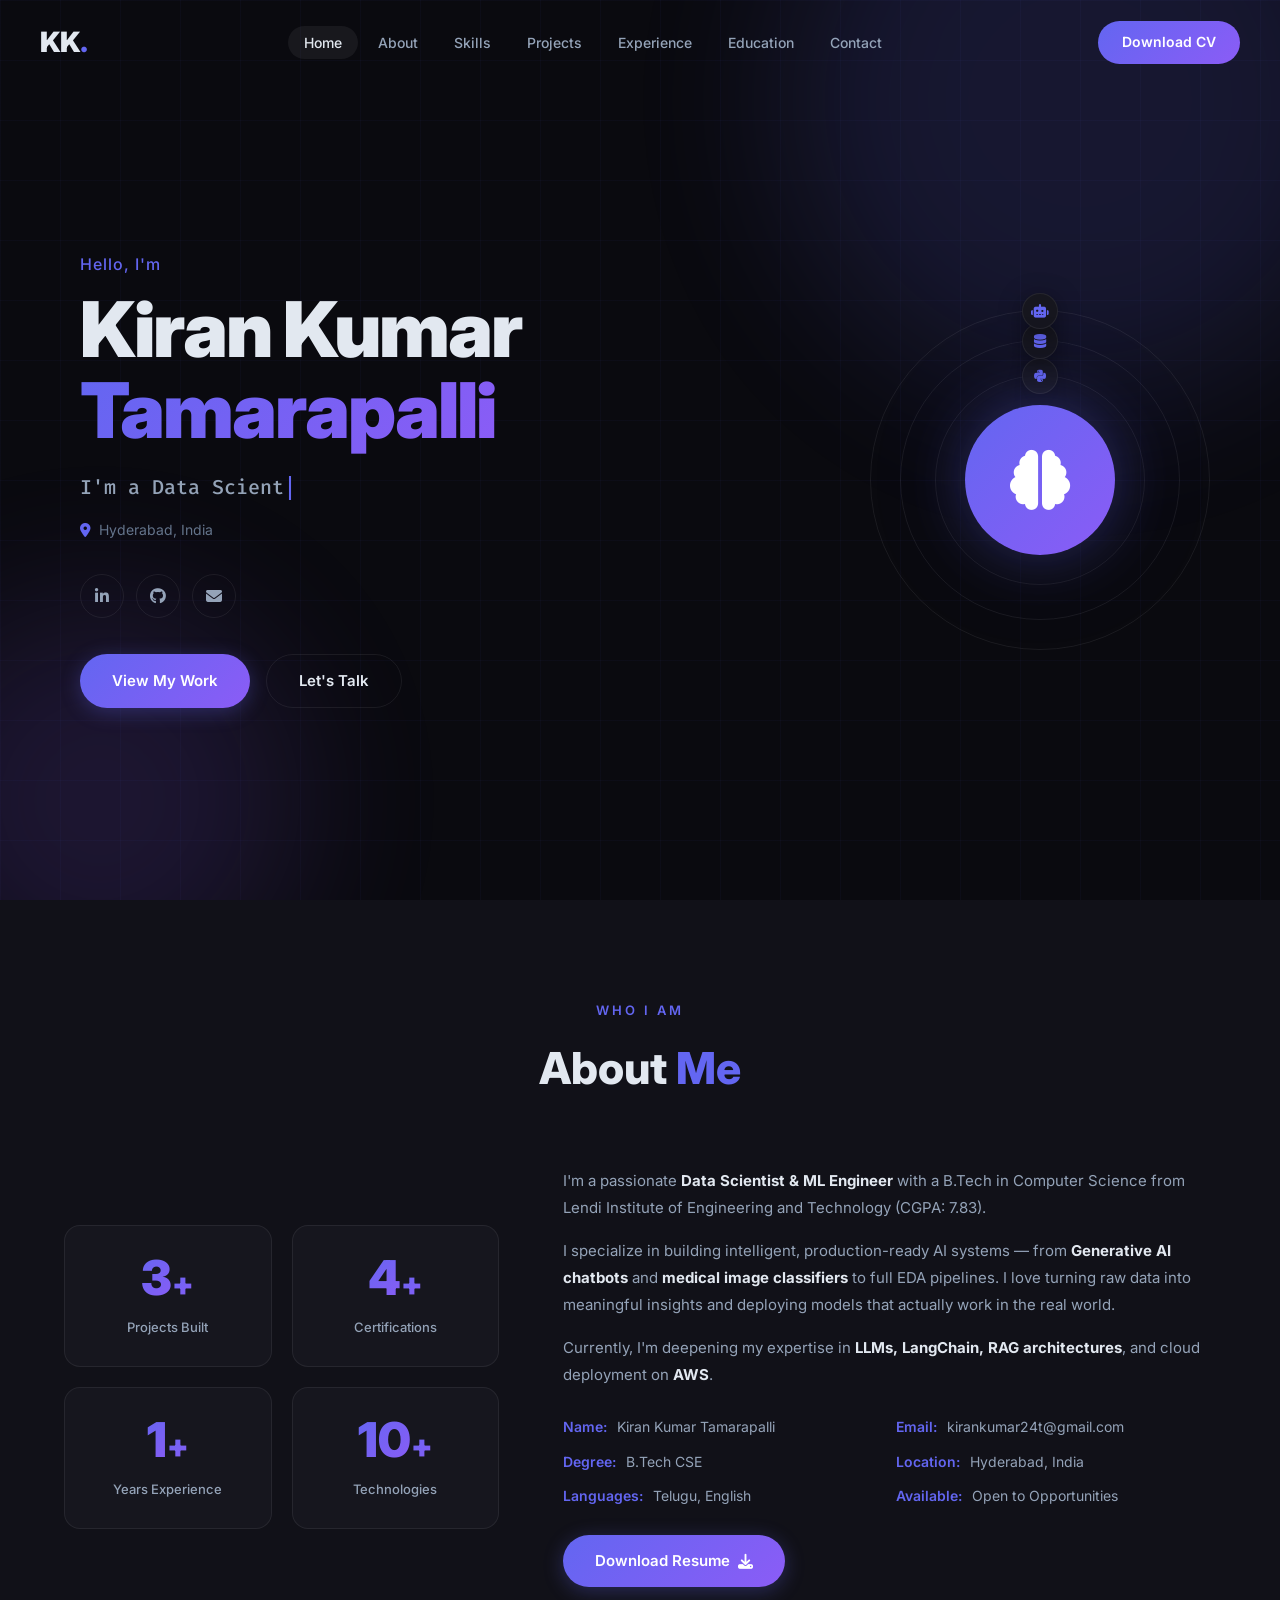
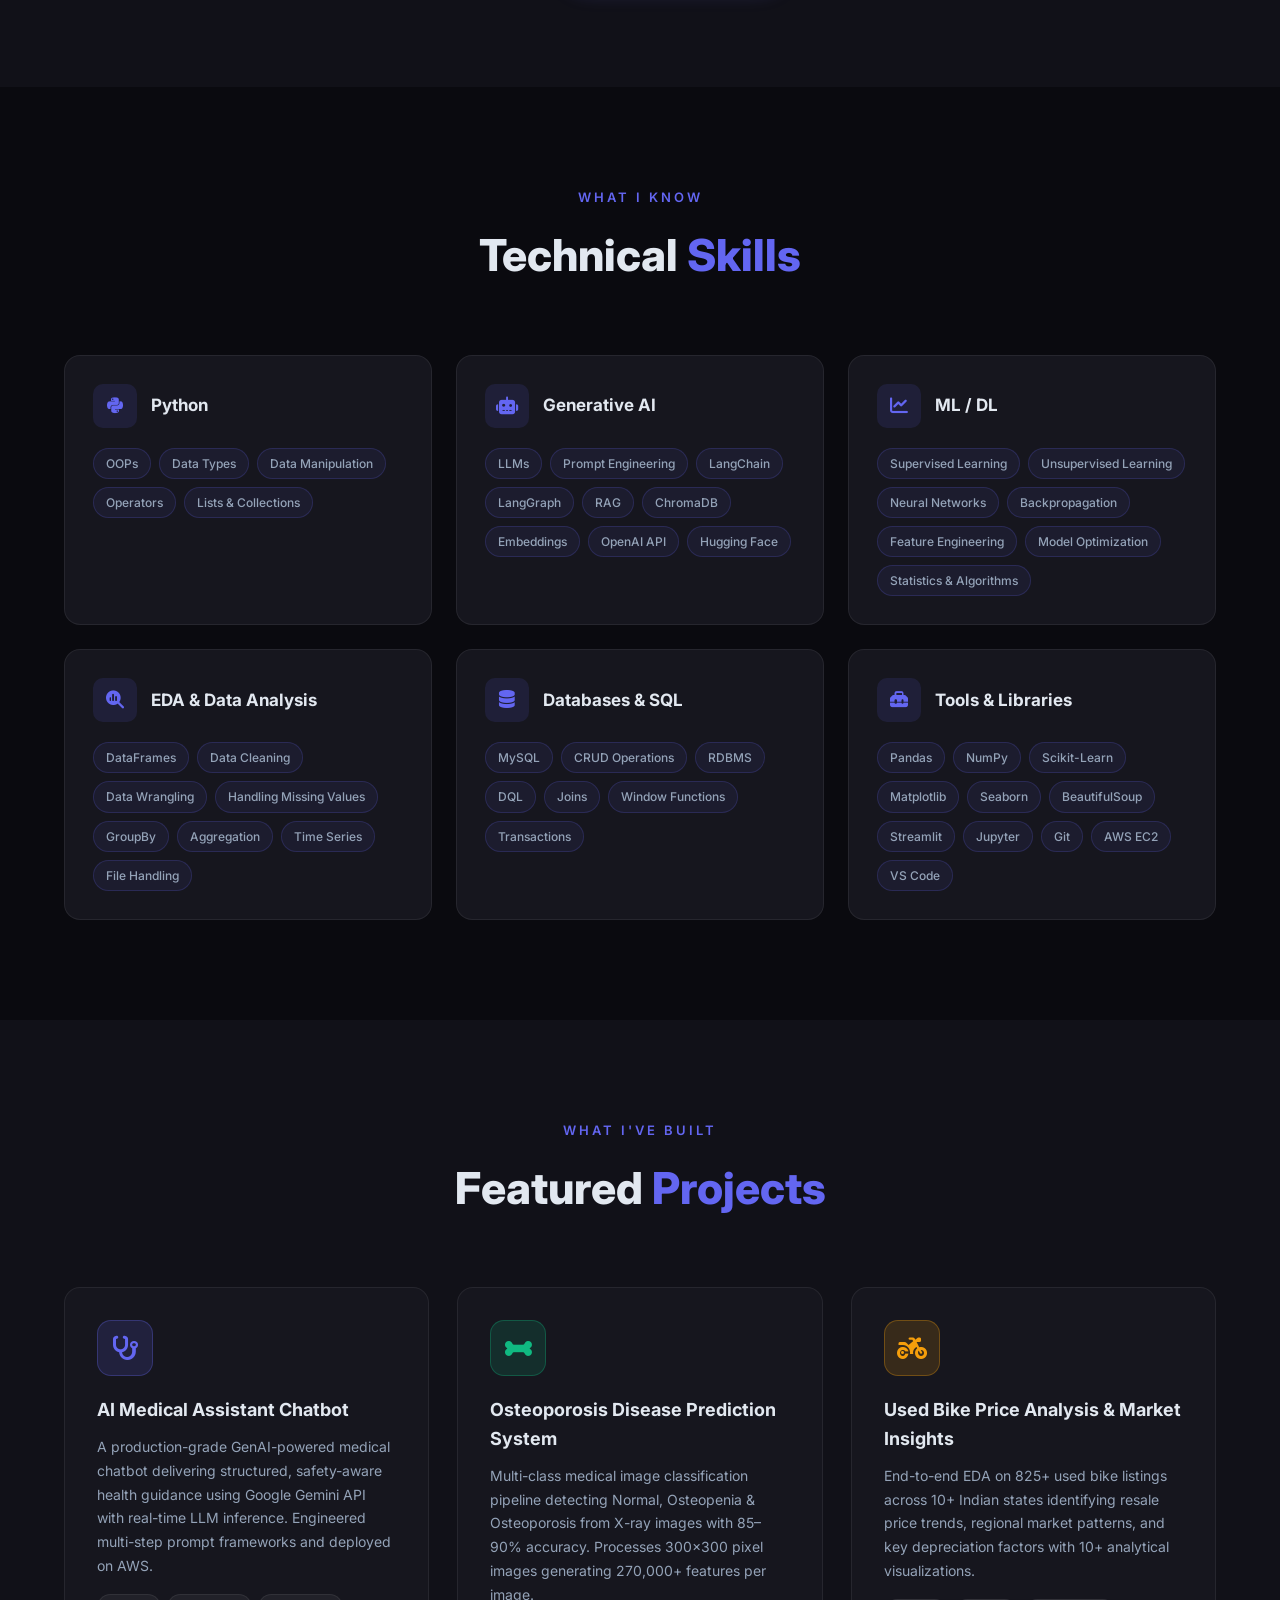
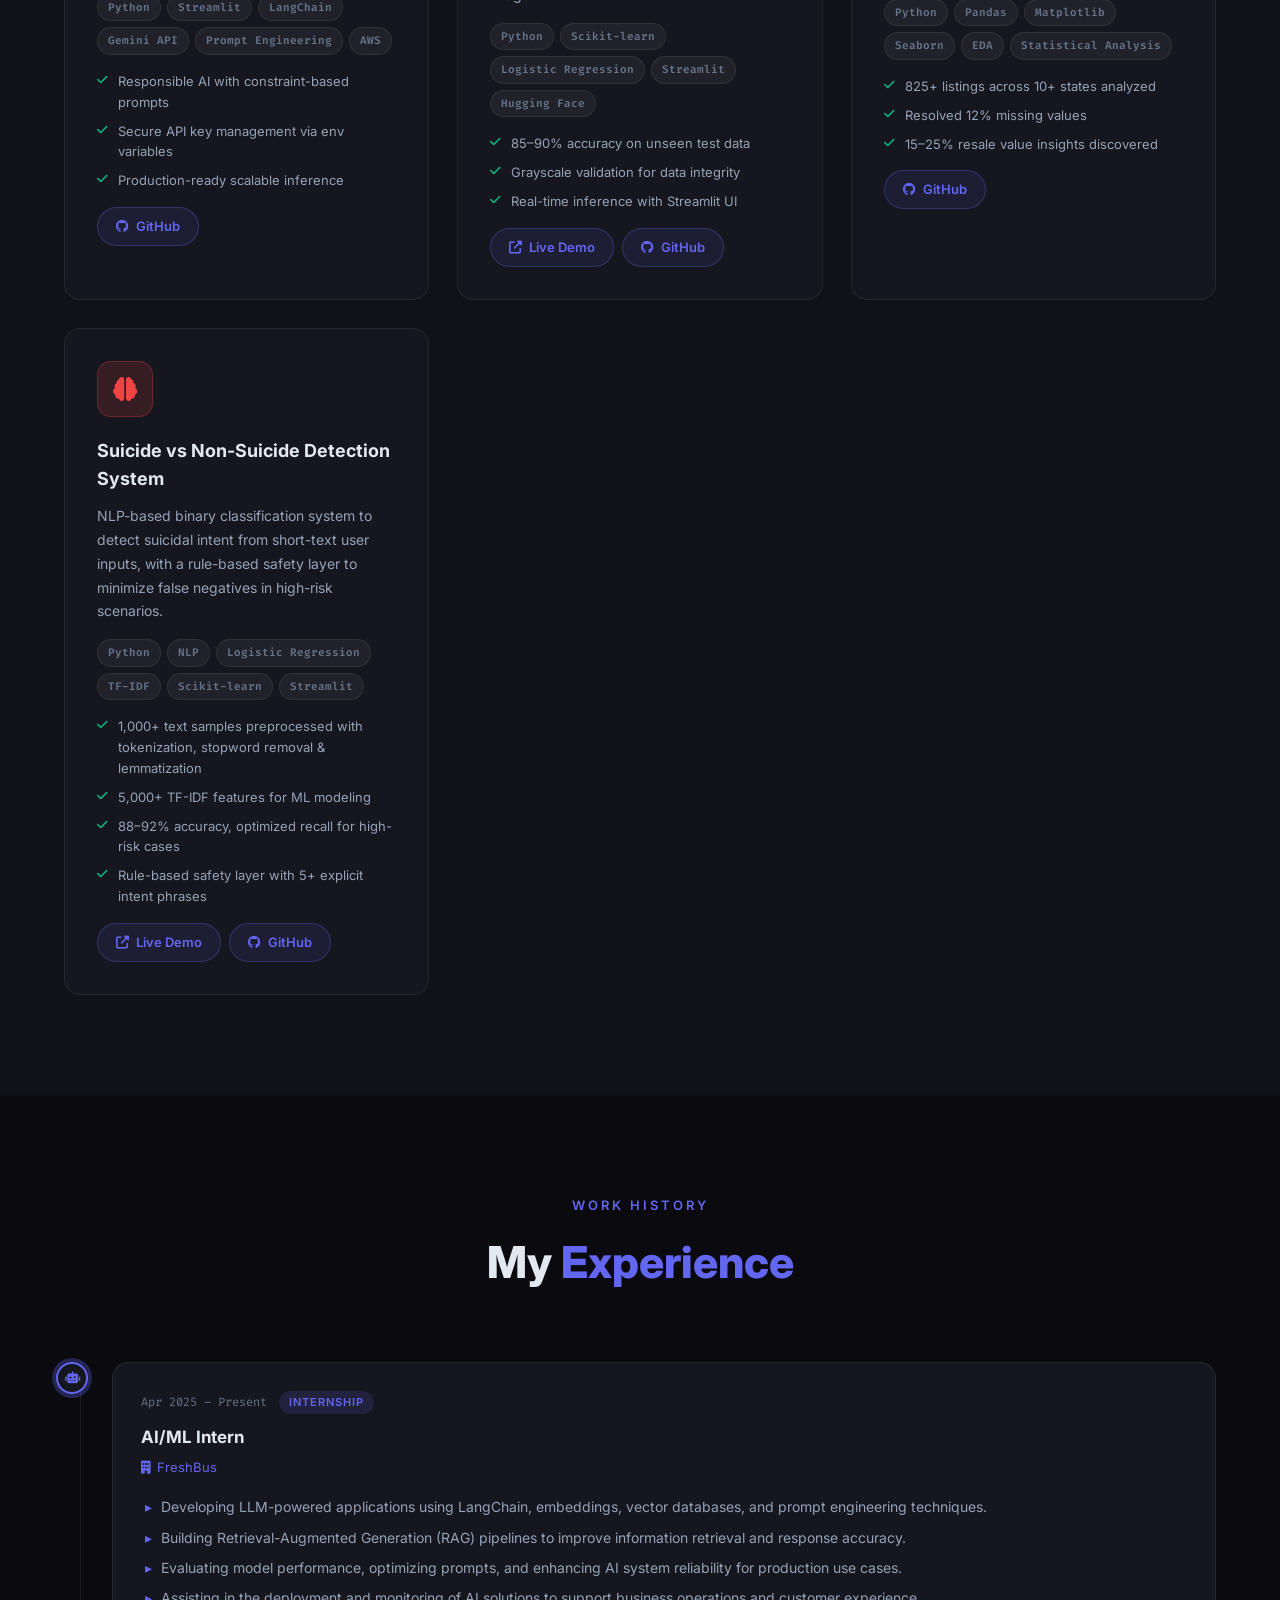
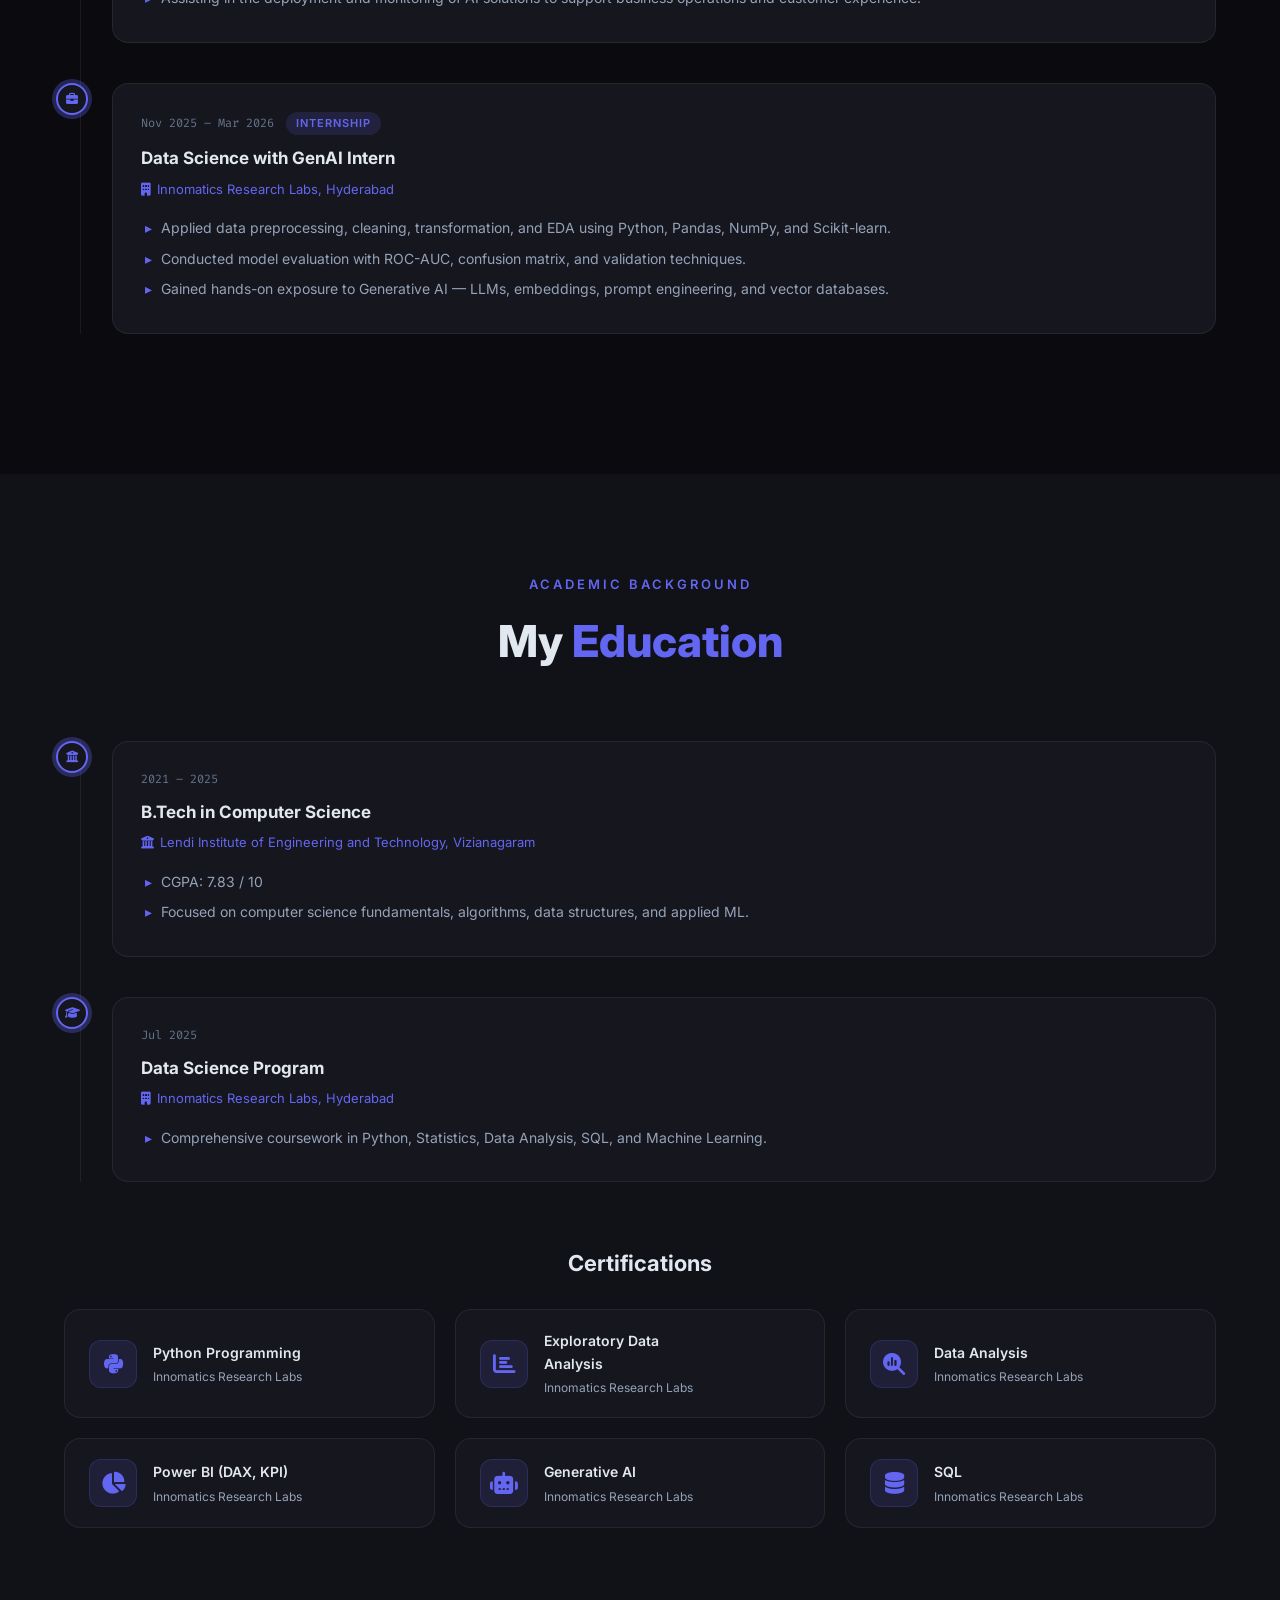
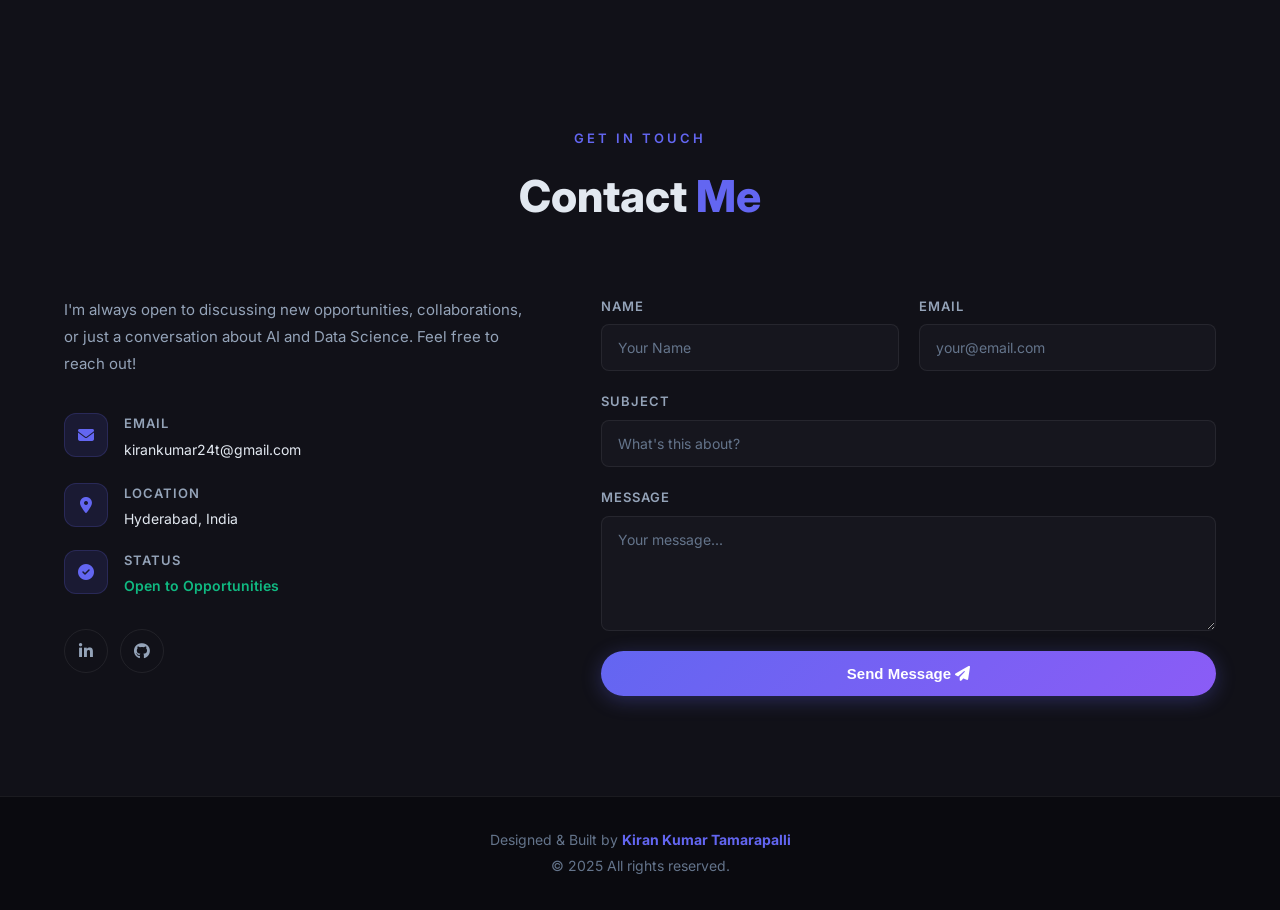
==== commit 41e88572: "Add files via upload" ====
--- a/index.html
+++ b/index.html
@@ -44,8 +44,8 @@
       </div>
       <p class="hero-location"><i class="fa-solid fa-location-dot"></i> Hyderabad, India</p>
       <div class="hero-socials">
-        <a href="https://linkedin.com/in/kiran-kumar-tamarapalli" target="_blank" rel="noopener" aria-label="LinkedIn"><i class="fa-brands fa-linkedin-in"></i></a>
-        <a href="https://github.com/kirankumar24t" target="_blank" rel="noopener" aria-label="GitHub"><i class="fa-brands fa-github"></i></a>
+        <a href="https://www.linkedin.com/in/kiran246/" target="_blank" rel="noopener" aria-label="LinkedIn"><i class="fa-brands fa-linkedin-in"></i></a>
+        <a href="https://github.com/Kiran45c" target="_blank" rel="noopener" aria-label="GitHub"><i class="fa-brands fa-github"></i></a>
         <a href="mailto:kirankumar24t@gmail.com" aria-label="Email"><i class="fa-solid fa-envelope"></i></a>
       </div>
       <div class="hero-ctas">
@@ -490,8 +490,8 @@
             </div>
           </div>
           <div class="contact-socials">
-            <a href="https://linkedin.com/in/kiran-kumar-tamarapalli" target="_blank" rel="noopener"><i class="fa-brands fa-linkedin-in"></i></a>
-            <a href="https://github.com/kirankumar24t" target="_blank" rel="noopener"><i class="fa-brands fa-github"></i></a>
+            <a href="https://www.linkedin.com/in/kiran246/" target="_blank" rel="noopener"><i class="fa-brands fa-linkedin-in"></i></a>
+            <a href="https://github.com/Kiran45c" target="_blank" rel="noopener"><i class="fa-brands fa-github"></i></a>
           </div>
         </div>
 
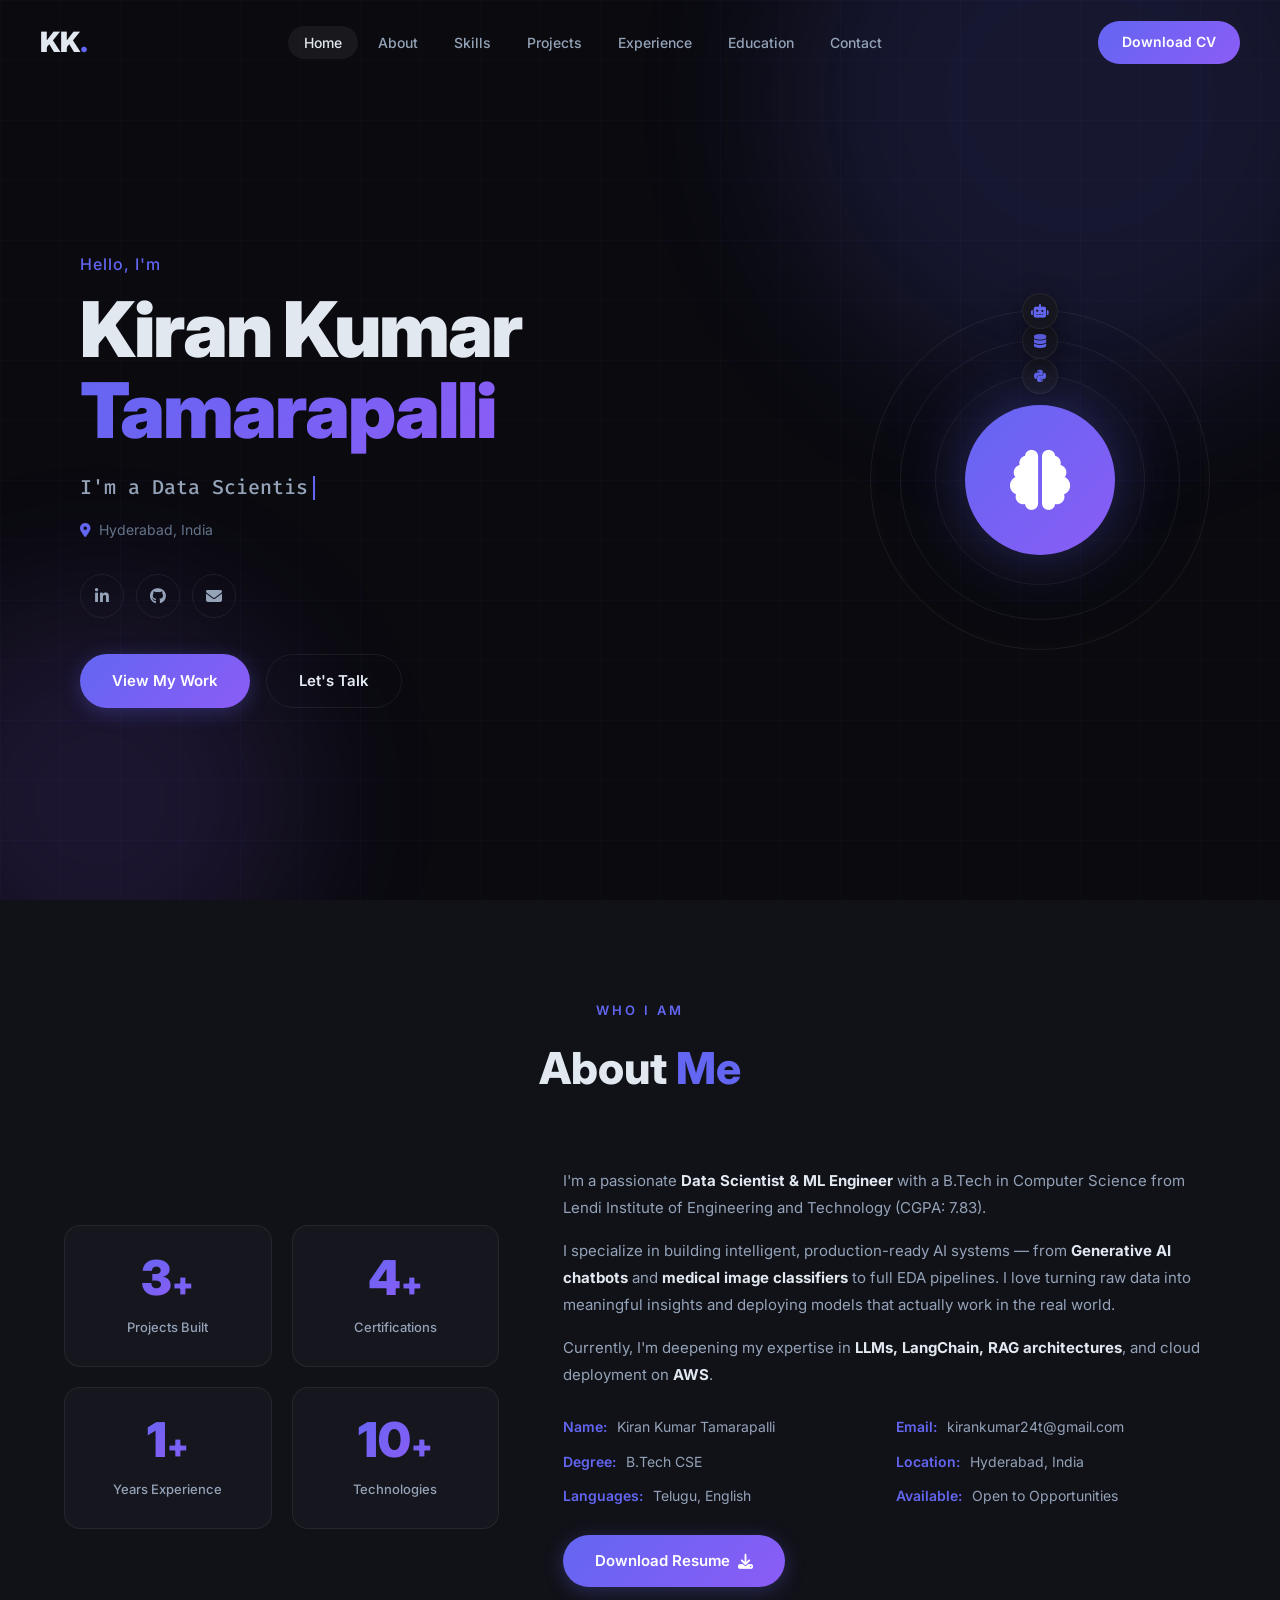
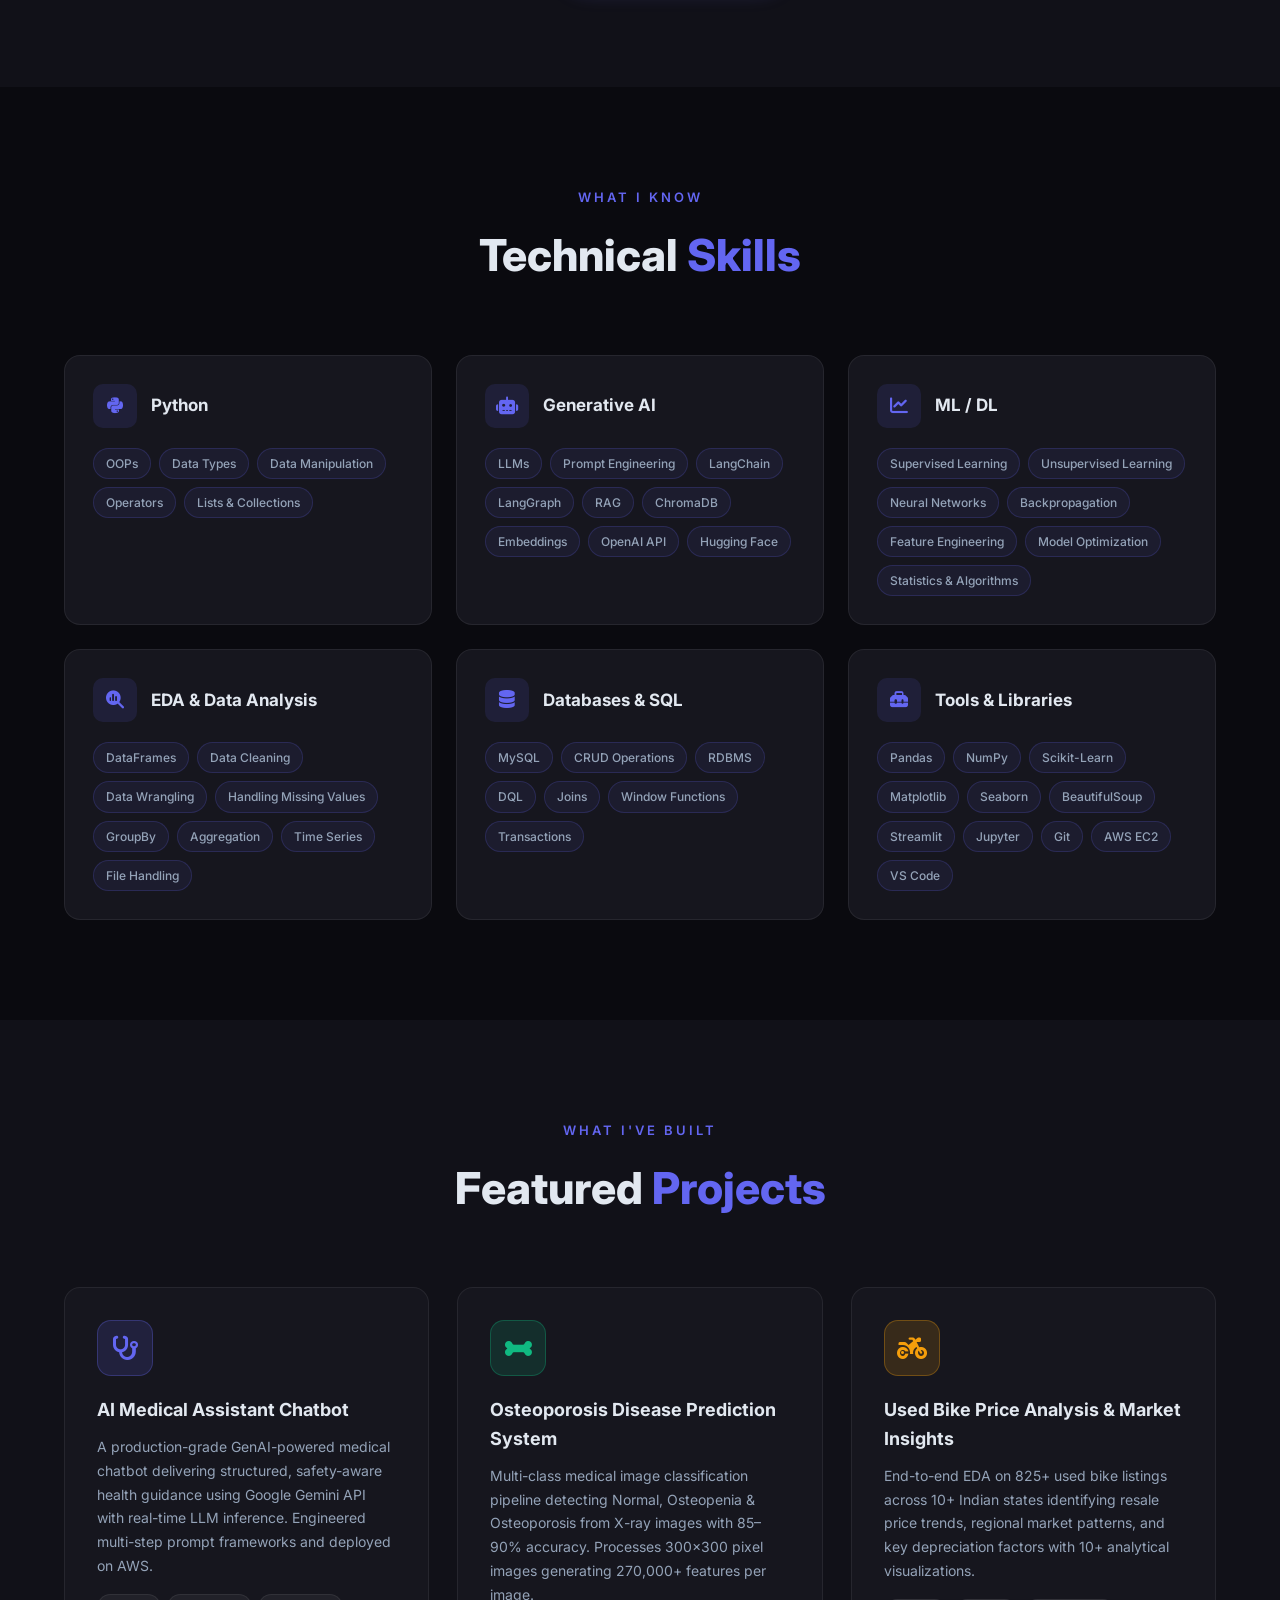
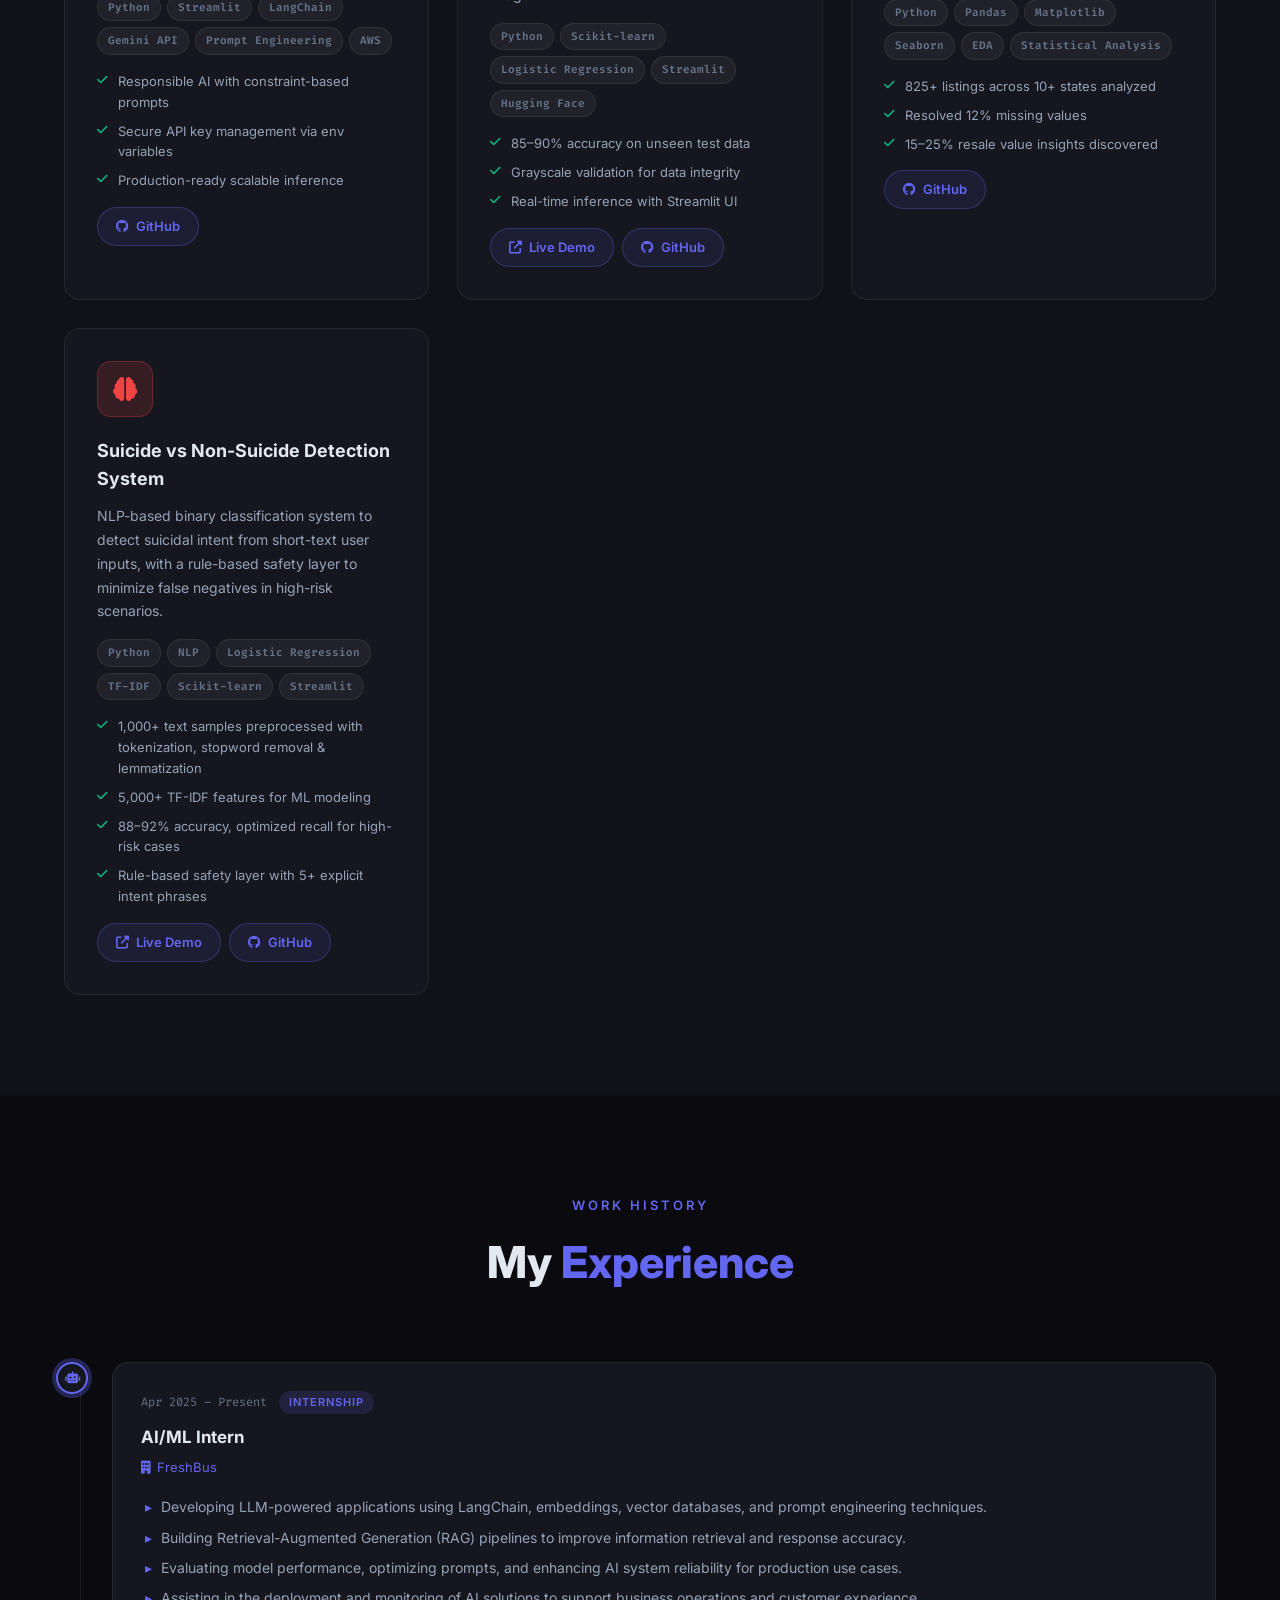
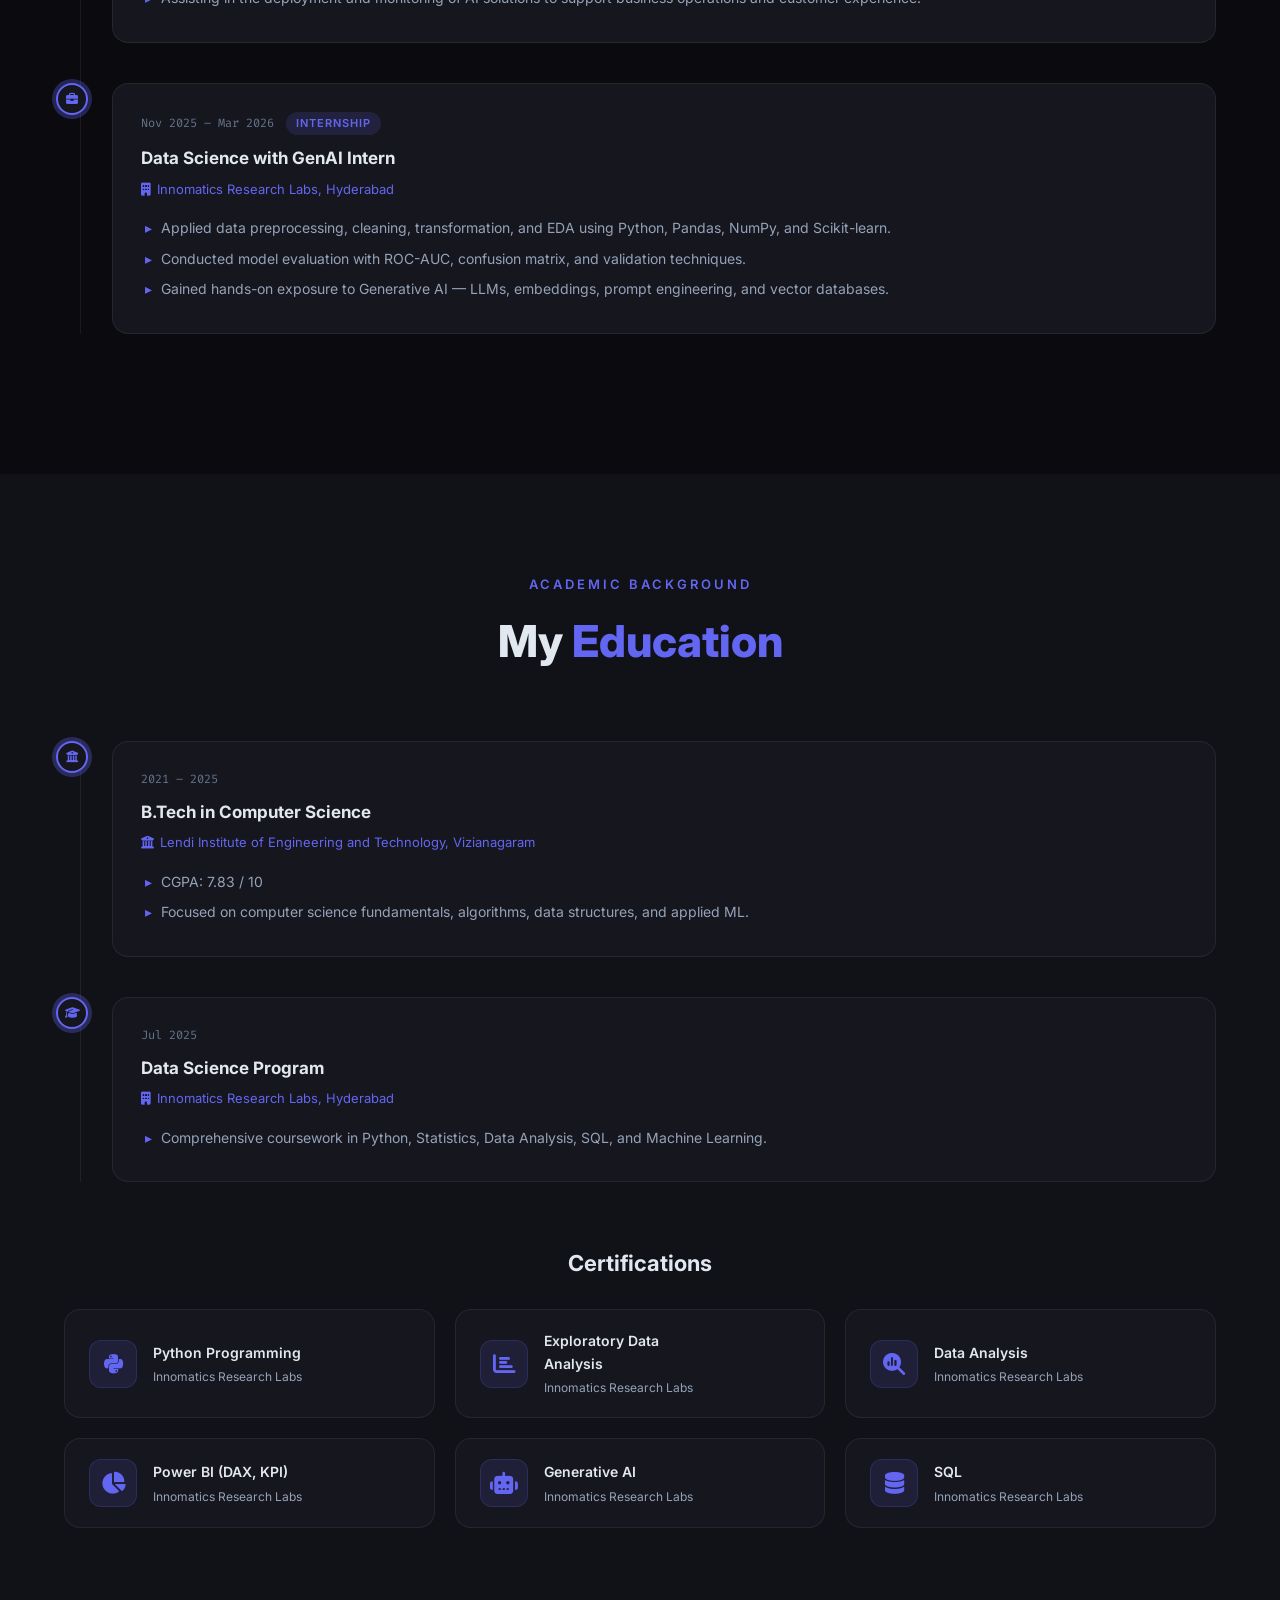
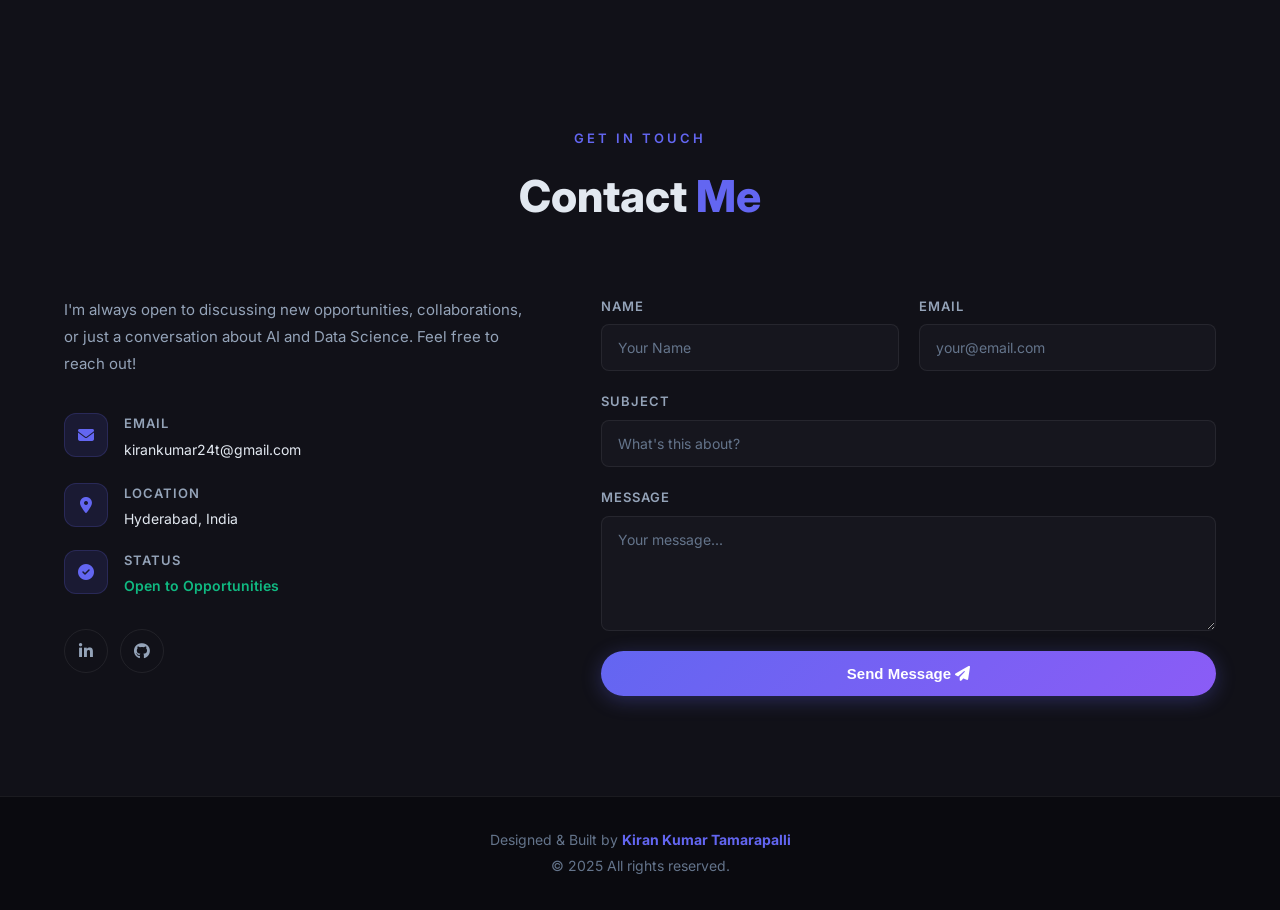
==== commit 4ffb493d: "Add files via upload" ====
--- a/index.html
+++ b/index.html
@@ -496,6 +496,10 @@
         </div>
 
         <form class="contact-form" id="contact-form" data-animate>
+          <input type="hidden" name="access_key" value="6446e013-9fa2-4edb-a080-b86b3146e6e4" />
+          <input type="hidden" name="subject" value="New Portfolio Contact Message" />
+          <input type="hidden" name="from_name" value="Portfolio Contact Form" />
+          <input type="checkbox" name="botcheck" style="display:none;" />
           <div class="form-row">
             <div class="form-group">
               <label for="name">Name</label>
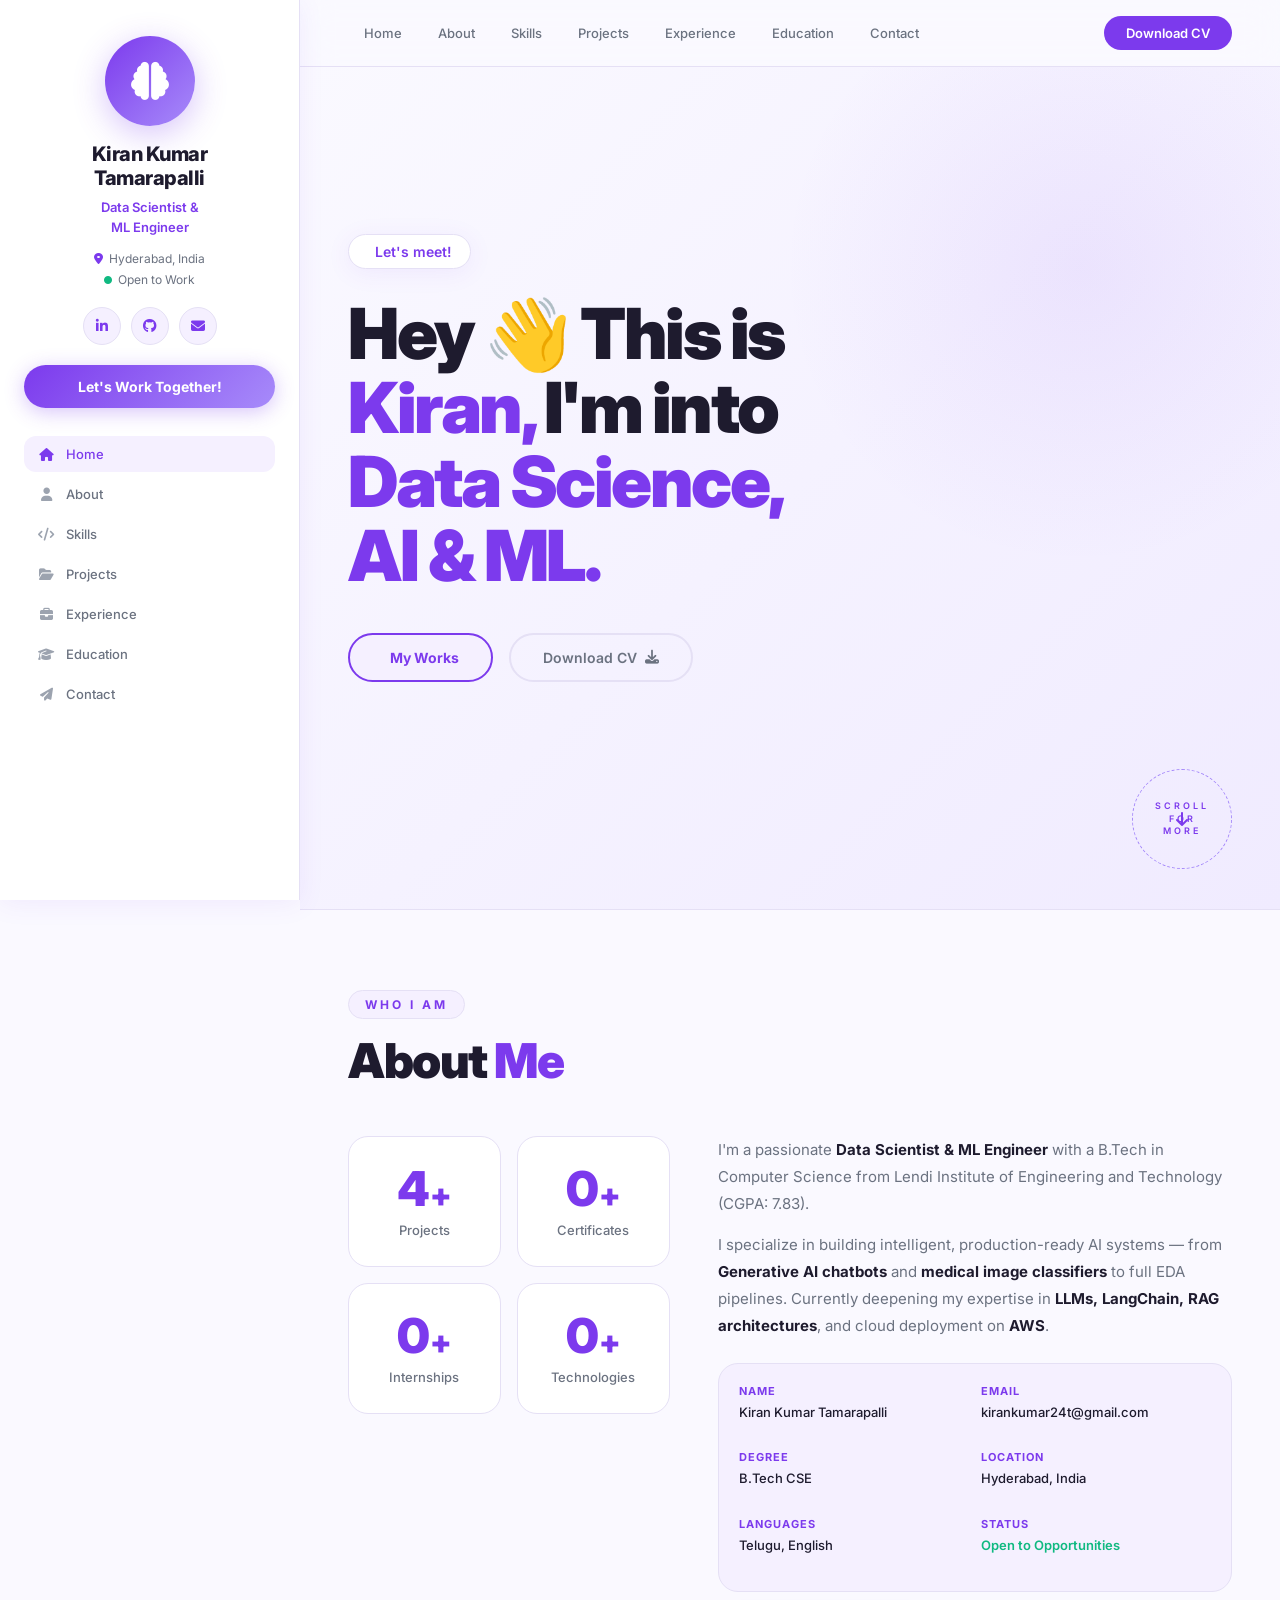
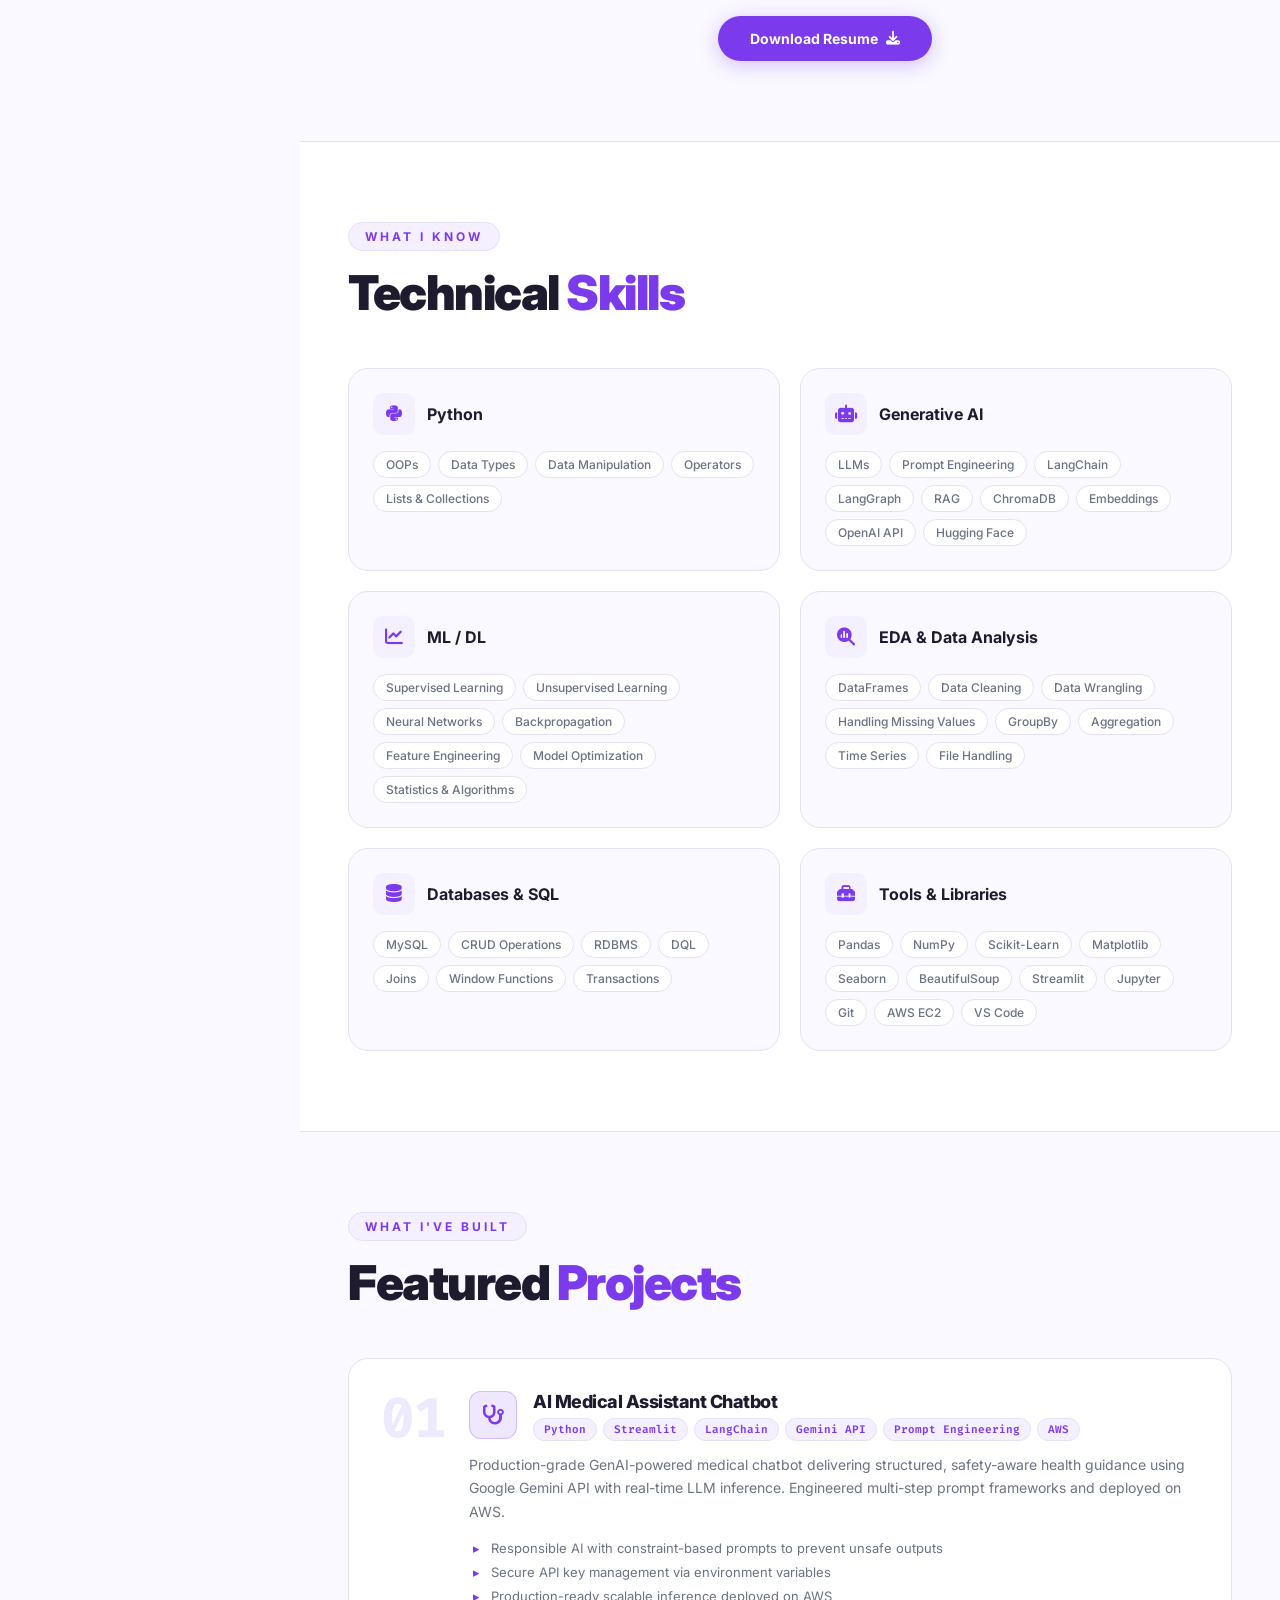
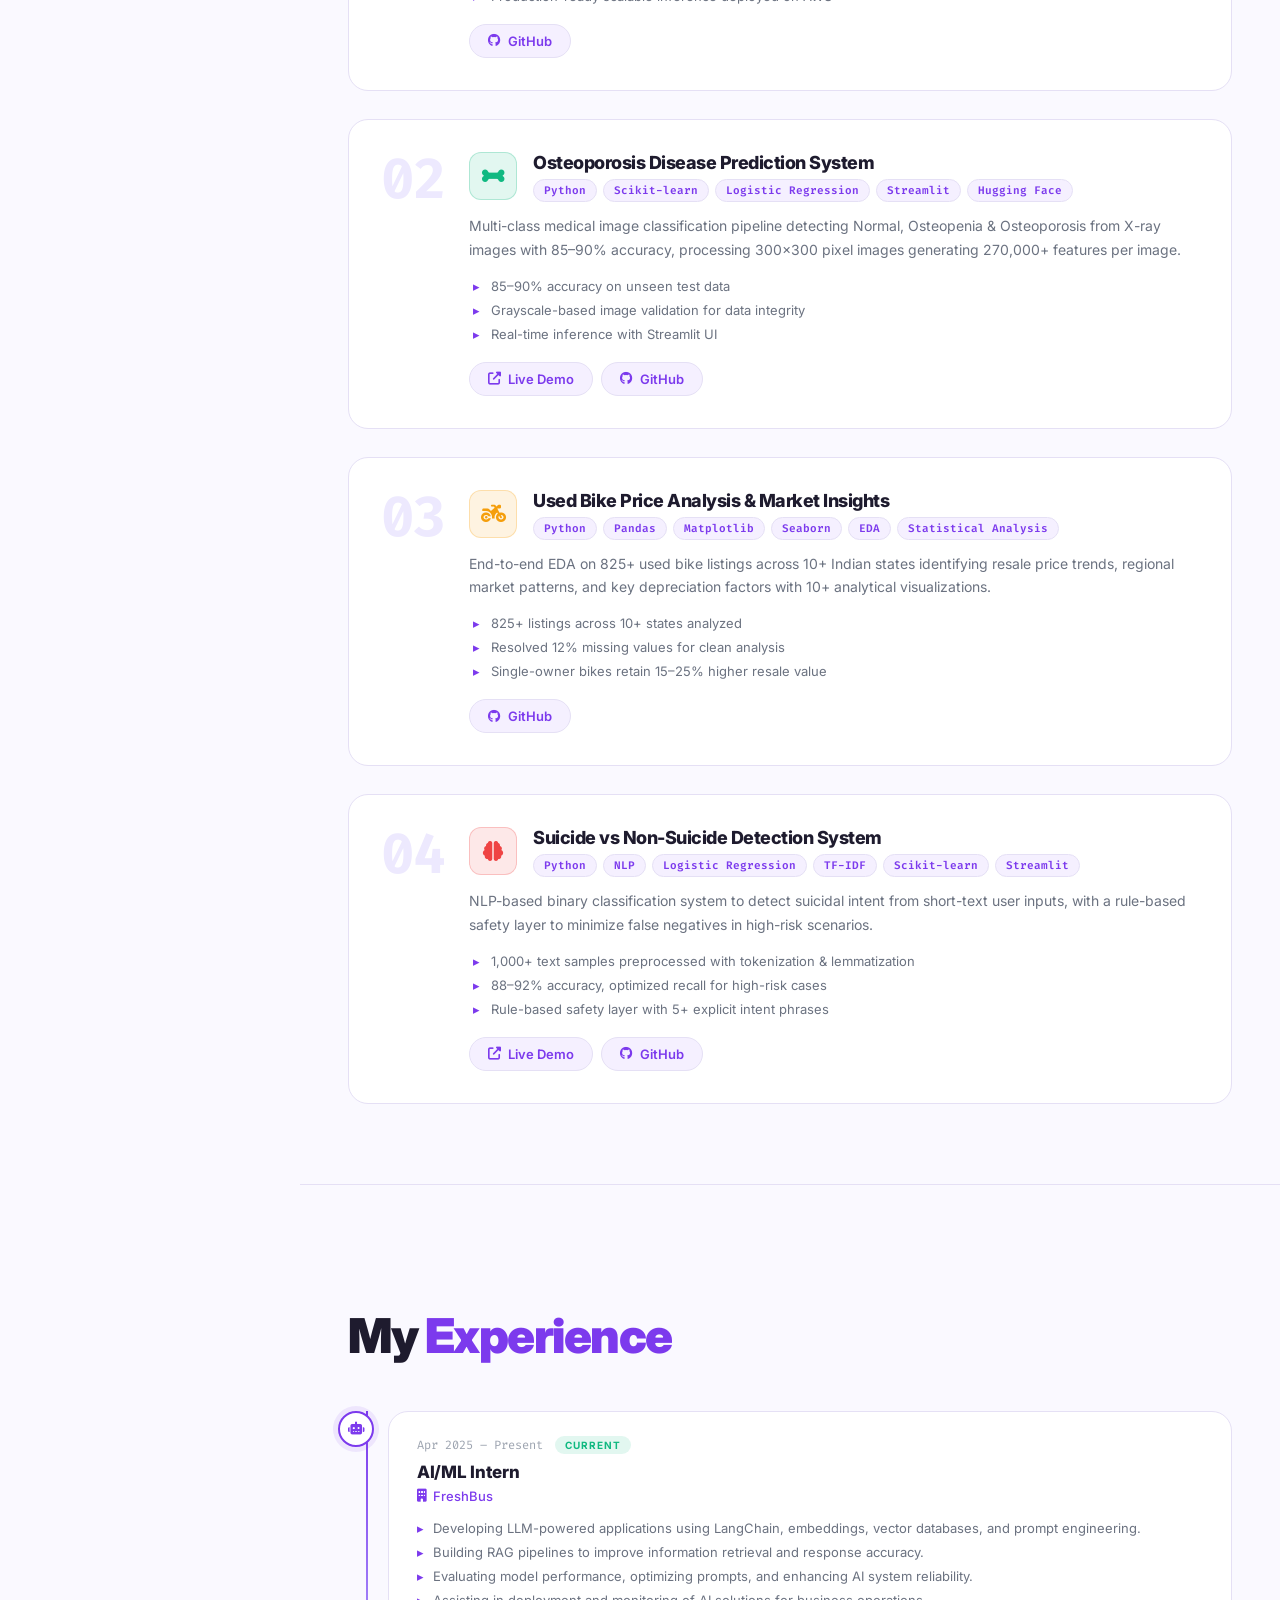
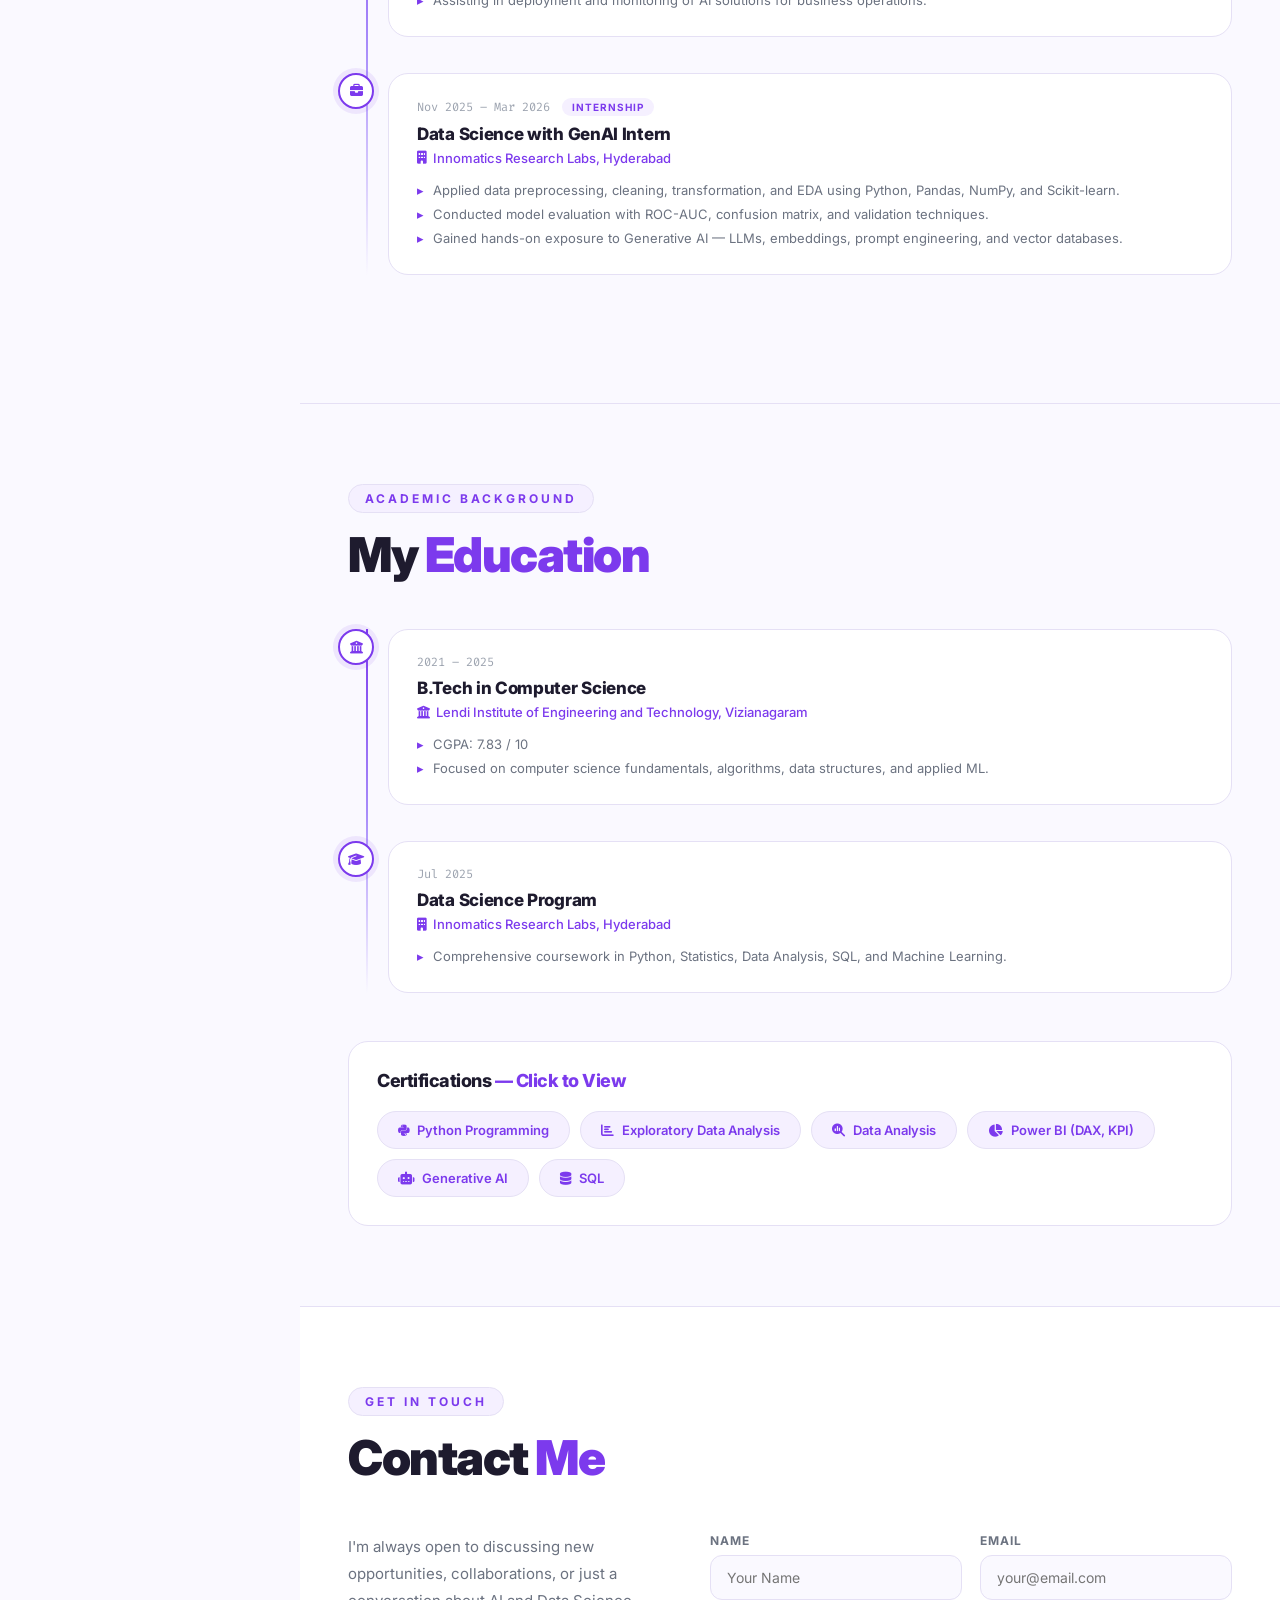
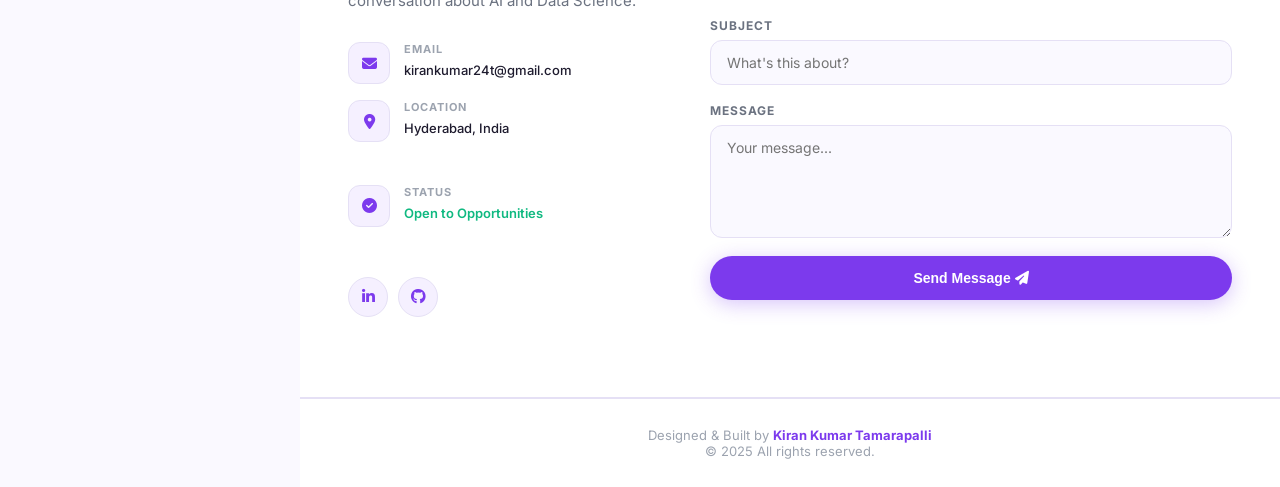
==== commit a4c43dbe: "Add files via upload" ====
--- a/index.html
+++ b/index.html
@@ -4,349 +4,311 @@
   <meta charset="UTF-8" />
   <meta name="viewport" content="width=device-width, initial-scale=1.0" />
   <title>Kiran Kumar Tamarapalli | Data Scientist & ML Engineer</title>
-  <link rel="stylesheet" href="style.css" />
+  <link rel="stylesheet" href="style.css?v=2" />
   <link href="https://fonts.googleapis.com/css2?family=Inter:wght@300;400;500;600;700;800;900&family=Fira+Code:wght@400;500&display=swap" rel="stylesheet" />
   <link rel="stylesheet" href="https://cdnjs.cloudflare.com/ajax/libs/font-awesome/6.5.0/css/all.min.css" />
 </head>
 <body>
 
-  <!-- ===== NAVBAR ===== -->
-  <nav class="navbar" id="navbar">
-    <div class="nav-logo">KK<span>.</span></div>
-    <ul class="nav-links" id="nav-links">
-      <li><a href="#home" class="nav-link active">Home</a></li>
-      <li><a href="#about" class="nav-link">About</a></li>
-      <li><a href="#skills" class="nav-link">Skills</a></li>
-      <li><a href="#projects" class="nav-link">Projects</a></li>
-      <li><a href="#experience" class="nav-link">Experience</a></li>
-      <li><a href="#education" class="nav-link">Education</a></li>
-      <li><a href="#contact" class="nav-link">Contact</a></li>
-    </ul>
-    <a href="resume.pdf" download class="btn-nav">Download CV</a>
-    <button class="menu-toggle" id="menu-toggle" aria-label="Toggle menu">
-      <span></span><span></span><span></span>
-    </button>
-  </nav>
-
-  <!-- ===== HERO ===== -->
-  <section class="hero" id="home">
-    <div class="hero-bg">
-      <div class="blob blob-1"></div>
-      <div class="blob blob-2"></div>
-      <div class="grid-overlay"></div>
-    </div>
-    <div class="hero-content">
-      <p class="hero-greeting">Hello, I'm</p>
-      <h1 class="hero-name">Kiran Kumar<br /><span>Tamarapalli</span></h1>
-      <div class="hero-role">
-        <span class="role-static">I'm a </span>
-        <span class="role-typed" id="typed-text"></span><span class="cursor">|</span>
-      </div>
-      <p class="hero-location"><i class="fa-solid fa-location-dot"></i> Hyderabad, India</p>
-      <div class="hero-socials">
+  <!-- ===== SIDEBAR ===== -->
+  <aside class="sidebar" id="sidebar">
+    <div class="sidebar-inner">
+      <div class="sidebar-avatar">
+        <div class="avatar-circle">
+          <i class="fa-solid fa-brain"></i>
+        </div>
+      </div>
+      <h2 class="sidebar-name">Kiran Kumar<br/>Tamarapalli</h2>
+      <p class="sidebar-role">Data Scientist &<br/>ML Engineer</p>
+      <div class="sidebar-meta">
+        <span><i class="fa-solid fa-location-dot"></i> Hyderabad, India</span>
+        <span class="status-dot"><i class="fa-solid fa-circle"></i> Open to Work</span>
+      </div>
+      <div class="sidebar-socials">
         <a href="https://www.linkedin.com/in/kiran246/" target="_blank" rel="noopener" aria-label="LinkedIn"><i class="fa-brands fa-linkedin-in"></i></a>
         <a href="https://github.com/Kiran45c" target="_blank" rel="noopener" aria-label="GitHub"><i class="fa-brands fa-github"></i></a>
         <a href="mailto:kirankumar24t@gmail.com" aria-label="Email"><i class="fa-solid fa-envelope"></i></a>
       </div>
-      <div class="hero-ctas">
-        <a href="#projects" class="btn-primary">View My Work</a>
-        <a href="#contact" class="btn-outline">Let's Talk</a>
-      </div>
+      <a href="#contact" class="sidebar-cta">Let's Work Together!</a>
+      <nav class="sidebar-nav">
+        <a href="#home" class="snav active"><i class="fa-solid fa-house"></i><span>Home</span></a>
+        <a href="#about" class="snav"><i class="fa-solid fa-user"></i><span>About</span></a>
+        <a href="#skills" class="snav"><i class="fa-solid fa-code"></i><span>Skills</span></a>
+        <a href="#projects" class="snav"><i class="fa-solid fa-folder-open"></i><span>Projects</span></a>
+        <a href="#experience" class="snav"><i class="fa-solid fa-briefcase"></i><span>Experience</span></a>
+        <a href="#education" class="snav"><i class="fa-solid fa-graduation-cap"></i><span>Education</span></a>
+        <a href="#contact" class="snav"><i class="fa-solid fa-paper-plane"></i><span>Contact</span></a>
+      </nav>
     </div>
-    <div class="hero-illustration">
-      <div class="avatar-ring">
-        <div class="avatar-inner">
-          <i class="fa-solid fa-brain avatar-icon"></i>
-        </div>
-        <div class="orbit orbit-1"><div class="orbit-dot"><i class="fa-brands fa-python"></i></div></div>
-        <div class="orbit orbit-2"><div class="orbit-dot"><i class="fa-solid fa-database"></i></div></div>
-        <div class="orbit orbit-3"><div class="orbit-dot"><i class="fa-solid fa-robot"></i></div></div>
-      </div>
+  </aside>
+
+  <!-- ===== MAIN CONTENT ===== -->
+  <main class="main-content">
+
+    <!-- Top Nav (mobile) -->
+    <header class="top-nav" id="top-nav">
+      <div class="top-nav-logo">KK<span>.</span></div>
+      <div class="top-nav-links">
+        <a href="#home">Home</a>
+        <a href="#about">About</a>
+        <a href="#skills">Skills</a>
+        <a href="#projects">Projects</a>
+        <a href="#experience">Experience</a>
+        <a href="#education">Education</a>
+        <a href="#contact">Contact</a>
+      </div>
+      <a href="resume.pdf" download class="top-nav-cv">Download CV</a>
+      <button class="hamburger" id="hamburger"><i class="fa-solid fa-bars"></i></button>
+    </header>
+
+    <!-- Mobile Menu -->
+    <div class="mobile-menu" id="mobile-menu">
+      <a href="#home" class="mmlink">Home</a>
+      <a href="#about" class="mmlink">About</a>
+      <a href="#skills" class="mmlink">Skills</a>
+      <a href="#projects" class="mmlink">Projects</a>
+      <a href="#experience" class="mmlink">Experience</a>
+      <a href="#education" class="mmlink">Education</a>
+      <a href="#contact" class="mmlink">Contact</a>
     </div>
-  </section>
-
-  <!-- ===== ABOUT ===== -->
-  <section class="about section" id="about">
-    <div class="container">
-      <div class="section-header">
-        <p class="section-tag">Who I Am</p>
-        <h2 class="section-title">About <span>Me</span></h2>
-      </div>
+
+    <!-- ===== HERO ===== -->
+    <section class="section hero-section" id="home">
+      <div class="hero-tag animate-up"><i class="fa-solid fa-hand-wave"></i> Let's meet!</div>
+      <h1 class="hero-heading animate-up delay-1">
+        Hey <span class="wave">👋</span> This is<br/>
+        <span class="purple">Kiran,</span> I'm into<br/>
+        <span class="purple">Data Science,</span><br/>
+        <span class="purple">AI & ML.</span>
+      </h1>
+      <div class="hero-actions animate-up delay-2">
+        <a href="#projects" class="btn-outline-purple"><i class="fa-solid fa-grid-2"></i> My Works</a>
+        <a href="resume.pdf" download class="btn-ghost">Download CV <i class="fa-solid fa-download"></i></a>
+      </div>
+      <div class="hero-scroll-hint animate-up delay-3">
+        <div class="scroll-circle">
+          <span>SCROLL FOR MORE</span>
+          <i class="fa-solid fa-arrow-down scroll-arrow"></i>
+        </div>
+      </div>
+    </section>
+
+    <!-- ===== ABOUT ===== -->
+    <section class="section about-section" id="about">
+      <div class="section-label animate-left">Who I Am</div>
+      <h2 class="section-heading animate-up">About <span class="purple">Me</span></h2>
       <div class="about-grid">
-        <div class="about-stats">
-          <div class="stat-card" data-animate>
-            <span class="stat-num" data-count="3">0</span><span class="stat-suffix">+</span>
-            <p>Projects Built</p>
-          </div>
-          <div class="stat-card" data-animate>
-            <span class="stat-num" data-count="4">0</span><span class="stat-suffix">+</span>
-            <p>Certifications</p>
-          </div>
-          <div class="stat-card" data-animate>
-            <span class="stat-num" data-count="1">0</span><span class="stat-suffix">+</span>
-            <p>Years Experience</p>
-          </div>
-          <div class="stat-card" data-animate>
-            <span class="stat-num" data-count="10">0</span><span class="stat-suffix">+</span>
+        <div class="about-stats animate-up delay-1">
+          <div class="stat-box">
+            <span class="stat-n" data-count="4">0</span><span class="stat-plus">+</span>
+            <p>Projects</p>
+          </div>
+          <div class="stat-box">
+            <span class="stat-n" data-count="6">0</span><span class="stat-plus">+</span>
+            <p>Certificates</p>
+          </div>
+          <div class="stat-box">
+            <span class="stat-n" data-count="2">0</span><span class="stat-plus">+</span>
+            <p>Internships</p>
+          </div>
+          <div class="stat-box">
+            <span class="stat-n" data-count="10">0</span><span class="stat-plus">+</span>
             <p>Technologies</p>
           </div>
         </div>
-        <div class="about-text" data-animate>
+        <div class="about-bio animate-up delay-2">
           <p>I'm a passionate <strong>Data Scientist & ML Engineer</strong> with a B.Tech in Computer Science from Lendi Institute of Engineering and Technology (CGPA: 7.83).</p>
-          <p>I specialize in building intelligent, production-ready AI systems — from <strong>Generative AI chatbots</strong> and <strong>medical image classifiers</strong> to full EDA pipelines. I love turning raw data into meaningful insights and deploying models that actually work in the real world.</p>
-          <p>Currently, I'm deepening my expertise in <strong>LLMs, LangChain, RAG architectures</strong>, and cloud deployment on <strong>AWS</strong>.</p>
-          <div class="about-info-grid">
-            <div class="info-item"><span>Name:</span> Kiran Kumar Tamarapalli</div>
-            <div class="info-item"><span>Email:</span> kirankumar24t@gmail.com</div>
-            <div class="info-item"><span>Degree:</span> B.Tech CSE</div>
-            <div class="info-item"><span>Location:</span> Hyderabad, India</div>
-            <div class="info-item"><span>Languages:</span> Telugu, English</div>
-            <div class="info-item"><span>Available:</span> Open to Opportunities</div>
-          </div>
-          <a href="resume.pdf" download class="btn-primary">Download Resume <i class="fa-solid fa-download"></i></a>
-        </div>
-      </div>
-    </div>
-  </section>
-
-  <!-- ===== SKILLS ===== -->
-  <section class="skills section" id="skills">
-    <div class="container">
-      <div class="section-header">
-        <p class="section-tag">What I Know</p>
-        <h2 class="section-title">Technical <span>Skills</span></h2>
-      </div>
-      <div class="skills-categories">
-
-        <div class="skill-category" data-animate>
-          <div class="skill-cat-header">
-            <i class="fa-brands fa-python"></i>
-            <h3>Python</h3>
-          </div>
-          <div class="skill-tags">
-            <span>OOPs</span><span>Data Types</span><span>Data Manipulation</span>
-            <span>Operators</span><span>Lists & Collections</span>
-          </div>
-        </div>
-
-        <div class="skill-category" data-animate>
-          <div class="skill-cat-header">
-            <i class="fa-solid fa-robot"></i>
-            <h3>Generative AI</h3>
-          </div>
-          <div class="skill-tags">
-            <span>LLMs</span><span>Prompt Engineering</span><span>LangChain</span>
-            <span>LangGraph</span><span>RAG</span><span>ChromaDB</span>
-            <span>Embeddings</span><span>OpenAI API</span><span>Hugging Face</span>
-          </div>
-        </div>
-
-        <div class="skill-category" data-animate>
-          <div class="skill-cat-header">
-            <i class="fa-solid fa-chart-line"></i>
-            <h3>ML / DL</h3>
-          </div>
-          <div class="skill-tags">
-            <span>Supervised Learning</span><span>Unsupervised Learning</span>
-            <span>Neural Networks</span><span>Backpropagation</span>
-            <span>Feature Engineering</span><span>Model Optimization</span>
-            <span>Statistics & Algorithms</span>
-          </div>
-        </div>
-
-        <div class="skill-category" data-animate>
-          <div class="skill-cat-header">
-            <i class="fa-solid fa-magnifying-glass-chart"></i>
-            <h3>EDA & Data Analysis</h3>
-          </div>
-          <div class="skill-tags">
-            <span>DataFrames</span><span>Data Cleaning</span><span>Data Wrangling</span>
-            <span>Handling Missing Values</span><span>GroupBy</span><span>Aggregation</span>
-            <span>Time Series</span><span>File Handling</span>
-          </div>
-        </div>
-
-        <div class="skill-category" data-animate>
-          <div class="skill-cat-header">
-            <i class="fa-solid fa-database"></i>
-            <h3>Databases & SQL</h3>
-          </div>
-          <div class="skill-tags">
-            <span>MySQL</span><span>CRUD Operations</span><span>RDBMS</span>
-            <span>DQL</span><span>Joins</span><span>Window Functions</span>
-            <span>Transactions</span>
-          </div>
-        </div>
-
-        <div class="skill-category" data-animate>
-          <div class="skill-cat-header">
-            <i class="fa-solid fa-toolbox"></i>
-            <h3>Tools & Libraries</h3>
-          </div>
-          <div class="skill-tags">
-            <span>Pandas</span><span>NumPy</span><span>Scikit-Learn</span>
-            <span>Matplotlib</span><span>Seaborn</span><span>BeautifulSoup</span>
-            <span>Streamlit</span><span>Jupyter</span><span>Git</span>
-            <span>AWS EC2</span><span>VS Code</span>
-          </div>
-        </div>
-
-      </div>
-    </div>
-  </section>
-
-  <!-- ===== PROJECTS ===== -->
-  <section class="projects section" id="projects">
-    <div class="container">
-      <div class="section-header">
-        <p class="section-tag">What I've Built</p>
-        <h2 class="section-title">Featured <span>Projects</span></h2>
-      </div>
-      <div class="projects-grid">
-
-        <div class="project-card" data-animate>
-          <div class="project-icon-wrap" style="--color: #6366f1;">
-            <i class="fa-solid fa-stethoscope"></i>
-          </div>
-          <div class="project-content">
-            <h3>AI Medical Assistant Chatbot</h3>
-            <p>A production-grade GenAI-powered medical chatbot delivering structured, safety-aware health guidance using Google Gemini API with real-time LLM inference. Engineered multi-step prompt frameworks and deployed on AWS.</p>
-            <div class="project-tech">
-              <span>Python</span><span>Streamlit</span><span>LangChain</span>
-              <span>Gemini API</span><span>Prompt Engineering</span><span>AWS</span>
-            </div>
-            <div class="project-highlights">
-              <div class="highlight"><i class="fa-solid fa-check"></i> Responsible AI with constraint-based prompts</div>
-              <div class="highlight"><i class="fa-solid fa-check"></i> Secure API key management via env variables</div>
-              <div class="highlight"><i class="fa-solid fa-check"></i> Production-ready scalable inference</div>
-            </div>
+          <p>I specialize in building intelligent, production-ready AI systems — from <strong>Generative AI chatbots</strong> and <strong>medical image classifiers</strong> to full EDA pipelines. Currently deepening my expertise in <strong>LLMs, LangChain, RAG architectures</strong>, and cloud deployment on <strong>AWS</strong>.</p>
+          <div class="about-details">
+            <div class="detail-item"><span>Name</span><p>Kiran Kumar Tamarapalli</p></div>
+            <div class="detail-item"><span>Email</span><p>kirankumar24t@gmail.com</p></div>
+            <div class="detail-item"><span>Degree</span><p>B.Tech CSE</p></div>
+            <div class="detail-item"><span>Location</span><p>Hyderabad, India</p></div>
+            <div class="detail-item"><span>Languages</span><p>Telugu, English</p></div>
+            <div class="detail-item"><span>Status</span><p class="open">Open to Opportunities</p></div>
+          </div>
+          <a href="resume.pdf" download class="btn-purple">Download Resume <i class="fa-solid fa-download"></i></a>
+        </div>
+      </div>
+    </section>
+
+    <!-- ===== SKILLS ===== -->
+    <section class="section skills-section" id="skills">
+      <div class="section-label animate-left">What I Know</div>
+      <h2 class="section-heading animate-up">Technical <span class="purple">Skills</span></h2>
+      <div class="skills-grid">
+
+        <div class="skill-card animate-up delay-1">
+          <div class="skill-card-head"><i class="fa-brands fa-python"></i><h3>Python</h3></div>
+          <div class="skill-pills">
+            <span>OOPs</span><span>Data Types</span><span>Data Manipulation</span><span>Operators</span><span>Lists & Collections</span>
+          </div>
+        </div>
+
+        <div class="skill-card animate-up delay-2">
+          <div class="skill-card-head"><i class="fa-solid fa-robot"></i><h3>Generative AI</h3></div>
+          <div class="skill-pills">
+            <span>LLMs</span><span>Prompt Engineering</span><span>LangChain</span><span>LangGraph</span><span>RAG</span><span>ChromaDB</span><span>Embeddings</span><span>OpenAI API</span><span>Hugging Face</span>
+          </div>
+        </div>
+
+        <div class="skill-card animate-up delay-3">
+          <div class="skill-card-head"><i class="fa-solid fa-chart-line"></i><h3>ML / DL</h3></div>
+          <div class="skill-pills">
+            <span>Supervised Learning</span><span>Unsupervised Learning</span><span>Neural Networks</span><span>Backpropagation</span><span>Feature Engineering</span><span>Model Optimization</span><span>Statistics & Algorithms</span>
+          </div>
+        </div>
+
+        <div class="skill-card animate-up delay-1">
+          <div class="skill-card-head"><i class="fa-solid fa-magnifying-glass-chart"></i><h3>EDA & Data Analysis</h3></div>
+          <div class="skill-pills">
+            <span>DataFrames</span><span>Data Cleaning</span><span>Data Wrangling</span><span>Handling Missing Values</span><span>GroupBy</span><span>Aggregation</span><span>Time Series</span><span>File Handling</span>
+          </div>
+        </div>
+
+        <div class="skill-card animate-up delay-2">
+          <div class="skill-card-head"><i class="fa-solid fa-database"></i><h3>Databases & SQL</h3></div>
+          <div class="skill-pills">
+            <span>MySQL</span><span>CRUD Operations</span><span>RDBMS</span><span>DQL</span><span>Joins</span><span>Window Functions</span><span>Transactions</span>
+          </div>
+        </div>
+
+        <div class="skill-card animate-up delay-3">
+          <div class="skill-card-head"><i class="fa-solid fa-toolbox"></i><h3>Tools & Libraries</h3></div>
+          <div class="skill-pills">
+            <span>Pandas</span><span>NumPy</span><span>Scikit-Learn</span><span>Matplotlib</span><span>Seaborn</span><span>BeautifulSoup</span><span>Streamlit</span><span>Jupyter</span><span>Git</span><span>AWS EC2</span><span>VS Code</span>
+          </div>
+        </div>
+
+      </div>
+    </section>
+
+    <!-- ===== PROJECTS ===== -->
+    <section class="section projects-section" id="projects">
+      <div class="section-label animate-left">What I've Built</div>
+      <h2 class="section-heading animate-up">Featured <span class="purple">Projects</span></h2>
+      <div class="projects-list">
+
+        <div class="project-item animate-up delay-1">
+          <div class="project-num">01</div>
+          <div class="project-body">
+            <div class="project-top">
+              <div class="project-icon-box" style="--c:#7c3aed"><i class="fa-solid fa-stethoscope"></i></div>
+              <div>
+                <h3>AI Medical Assistant Chatbot</h3>
+                <div class="project-techs"><span>Python</span><span>Streamlit</span><span>LangChain</span><span>Gemini API</span><span>Prompt Engineering</span><span>AWS</span></div>
+              </div>
+            </div>
+            <p>Production-grade GenAI-powered medical chatbot delivering structured, safety-aware health guidance using Google Gemini API with real-time LLM inference. Engineered multi-step prompt frameworks and deployed on AWS.</p>
+            <ul>
+              <li>Responsible AI with constraint-based prompts to prevent unsafe outputs</li>
+              <li>Secure API key management via environment variables</li>
+              <li>Production-ready scalable inference deployed on AWS</li>
+            </ul>
             <div class="project-links">
-              <a href="https://github.com/Kiran45c/GenAI_chatboat" target="_blank" rel="noopener" class="project-link-btn">
-                <i class="fa-brands fa-github"></i> GitHub
-              </a>
-            </div>
-          </div>
-        </div>
-
-        <div class="project-card" data-animate>
-          <div class="project-icon-wrap" style="--color: #10b981;">
-            <i class="fa-solid fa-bone"></i>
-          </div>
-          <div class="project-content">
-            <h3>Osteoporosis Disease Prediction System</h3>
-            <p>Multi-class medical image classification pipeline detecting Normal, Osteopenia & Osteoporosis from X-ray images with 85–90% accuracy. Processes 300×300 pixel images generating 270,000+ features per image.</p>
-            <div class="project-tech">
-              <span>Python</span><span>Scikit-learn</span><span>Logistic Regression</span>
-              <span>Streamlit</span><span>Hugging Face</span>
-            </div>
-            <div class="project-highlights">
-              <div class="highlight"><i class="fa-solid fa-check"></i> 85–90% accuracy on unseen test data</div>
-              <div class="highlight"><i class="fa-solid fa-check"></i> Grayscale validation for data integrity</div>
-              <div class="highlight"><i class="fa-solid fa-check"></i> Real-time inference with Streamlit UI</div>
-            </div>
+              <a href="https://github.com/Kiran45c/GenAI_chatboat" target="_blank" rel="noopener" class="plink"><i class="fa-brands fa-github"></i> GitHub</a>
+            </div>
+          </div>
+        </div>
+
+        <div class="project-item animate-up delay-2">
+          <div class="project-num">02</div>
+          <div class="project-body">
+            <div class="project-top">
+              <div class="project-icon-box" style="--c:#10b981"><i class="fa-solid fa-bone"></i></div>
+              <div>
+                <h3>Osteoporosis Disease Prediction System</h3>
+                <div class="project-techs"><span>Python</span><span>Scikit-learn</span><span>Logistic Regression</span><span>Streamlit</span><span>Hugging Face</span></div>
+              </div>
+            </div>
+            <p>Multi-class medical image classification pipeline detecting Normal, Osteopenia & Osteoporosis from X-ray images with 85–90% accuracy, processing 300×300 pixel images generating 270,000+ features per image.</p>
+            <ul>
+              <li>85–90% accuracy on unseen test data</li>
+              <li>Grayscale-based image validation for data integrity</li>
+              <li>Real-time inference with Streamlit UI</li>
+            </ul>
             <div class="project-links">
-              <a href="https://huggingface.co/spaces/Kiran45C/Disease-Prediction-for-Osteoporosis" target="_blank" rel="noopener" class="project-link-btn">
-                <i class="fa-solid fa-up-right-from-square"></i> Live Demo
-              </a>
-              <a href="https://github.com/Kiran45c/Disease-Prediction-for-Osteoporosis" target="_blank" rel="noopener" class="project-link-btn">
-                <i class="fa-brands fa-github"></i> GitHub
-              </a>
-            </div>
-          </div>
-        </div>
-
-        <div class="project-card" data-animate>
-          <div class="project-icon-wrap" style="--color: #f59e0b;">
-            <i class="fa-solid fa-motorcycle"></i>
-          </div>
-          <div class="project-content">
-            <h3>Used Bike Price Analysis & Market Insights</h3>
+              <a href="https://huggingface.co/spaces/Kiran45C/Disease-Prediction-for-Osteoporosis" target="_blank" rel="noopener" class="plink"><i class="fa-solid fa-up-right-from-square"></i> Live Demo</a>
+              <a href="https://github.com/Kiran45c/Disease-Prediction-for-Osteoporosis" target="_blank" rel="noopener" class="plink"><i class="fa-brands fa-github"></i> GitHub</a>
+            </div>
+          </div>
+        </div>
+
+        <div class="project-item animate-up delay-1">
+          <div class="project-num">03</div>
+          <div class="project-body">
+            <div class="project-top">
+              <div class="project-icon-box" style="--c:#f59e0b"><i class="fa-solid fa-motorcycle"></i></div>
+              <div>
+                <h3>Used Bike Price Analysis & Market Insights</h3>
+                <div class="project-techs"><span>Python</span><span>Pandas</span><span>Matplotlib</span><span>Seaborn</span><span>EDA</span><span>Statistical Analysis</span></div>
+              </div>
+            </div>
             <p>End-to-end EDA on 825+ used bike listings across 10+ Indian states identifying resale price trends, regional market patterns, and key depreciation factors with 10+ analytical visualizations.</p>
-            <div class="project-tech">
-              <span>Python</span><span>Pandas</span><span>Matplotlib</span>
-              <span>Seaborn</span><span>EDA</span><span>Statistical Analysis</span>
-            </div>
-            <div class="project-highlights">
-              <div class="highlight"><i class="fa-solid fa-check"></i> 825+ listings across 10+ states analyzed</div>
-              <div class="highlight"><i class="fa-solid fa-check"></i> Resolved 12% missing values</div>
-              <div class="highlight"><i class="fa-solid fa-check"></i> 15–25% resale value insights discovered</div>
-            </div>
+            <ul>
+              <li>825+ listings across 10+ states analyzed</li>
+              <li>Resolved 12% missing values for clean analysis</li>
+              <li>Single-owner bikes retain 15–25% higher resale value</li>
+            </ul>
             <div class="project-links">
-              <a href="https://github.com/Kiran45c/Used-Bike-Price-Analysis" target="_blank" rel="noopener" class="project-link-btn">
-                <i class="fa-brands fa-github"></i> GitHub
-              </a>
-            </div>
-          </div>
-        </div>
-
-        <div class="project-card" data-animate>
-          <div class="project-icon-wrap" style="--color: #ef4444;">
-            <i class="fa-solid fa-brain"></i>
-          </div>
-          <div class="project-content">
-            <h3>Suicide vs Non-Suicide Detection System</h3>
+              <a href="https://github.com/Kiran45c/Used-Bike-Price-Analysis" target="_blank" rel="noopener" class="plink"><i class="fa-brands fa-github"></i> GitHub</a>
+            </div>
+          </div>
+        </div>
+
+        <div class="project-item animate-up delay-2">
+          <div class="project-num">04</div>
+          <div class="project-body">
+            <div class="project-top">
+              <div class="project-icon-box" style="--c:#ef4444"><i class="fa-solid fa-brain"></i></div>
+              <div>
+                <h3>Suicide vs Non-Suicide Detection System</h3>
+                <div class="project-techs"><span>Python</span><span>NLP</span><span>Logistic Regression</span><span>TF-IDF</span><span>Scikit-learn</span><span>Streamlit</span></div>
+              </div>
+            </div>
             <p>NLP-based binary classification system to detect suicidal intent from short-text user inputs, with a rule-based safety layer to minimize false negatives in high-risk scenarios.</p>
-            <div class="project-tech">
-              <span>Python</span><span>NLP</span><span>Logistic Regression</span>
-              <span>TF-IDF</span><span>Scikit-learn</span><span>Streamlit</span>
-            </div>
-            <div class="project-highlights">
-              <div class="highlight"><i class="fa-solid fa-check"></i> 1,000+ text samples preprocessed with tokenization, stopword removal & lemmatization</div>
-              <div class="highlight"><i class="fa-solid fa-check"></i> 5,000+ TF-IDF features for ML modeling</div>
-              <div class="highlight"><i class="fa-solid fa-check"></i> 88–92% accuracy, optimized recall for high-risk cases</div>
-              <div class="highlight"><i class="fa-solid fa-check"></i> Rule-based safety layer with 5+ explicit intent phrases</div>
-            </div>
+            <ul>
+              <li>1,000+ text samples preprocessed with tokenization & lemmatization</li>
+              <li>88–92% accuracy, optimized recall for high-risk cases</li>
+              <li>Rule-based safety layer with 5+ explicit intent phrases</li>
+            </ul>
             <div class="project-links">
-              <a href="https://huggingface.co/spaces/Kiran45C/Suicide_or_Not-Suicide_Detection_using_Machine_Learning" target="_blank" rel="noopener" class="project-link-btn">
-                <i class="fa-solid fa-up-right-from-square"></i> Live Demo
-              </a>
-              <a href="https://github.com/Kiran45c/Suicide_or_Not-Suicide_Detection_using_Machine_Learning" target="_blank" rel="noopener" class="project-link-btn">
-                <i class="fa-brands fa-github"></i> GitHub
-              </a>
-            </div>
-          </div>
-        </div>
-
-      </div>
-    </div>
-  </section>
-
-  <!-- ===== EXPERIENCE ===== -->
-  <section class="experience section" id="experience">
-    <div class="container">
-      <div class="section-header">
-        <p class="section-tag">Work History</p>
-        <h2 class="section-title">My <span>Experience</span></h2>
-      </div>
+              <a href="https://huggingface.co/spaces/Kiran45C/Suicide_or_Not-Suicide_Detection_using_Machine_Learning" target="_blank" rel="noopener" class="plink"><i class="fa-solid fa-up-right-from-square"></i> Live Demo</a>
+              <a href="https://github.com/Kiran45c/Suicide_or_Not-Suicide_Detection_using_Machine_Learning" target="_blank" rel="noopener" class="plink"><i class="fa-brands fa-github"></i> GitHub</a>
+            </div>
+          </div>
+        </div>
+
+      </div>
+    </section>
+
+    <!-- ===== EXPERIENCE ===== -->
+    <section class="section exp-section" id="experience">
+      <div class="section-label animate-left">Work History</div>
+      <h2 class="section-heading animate-up">My <span class="purple">Experience</span></h2>
       <div class="timeline">
 
-        <div class="timeline-item" data-animate>
-          <div class="timeline-dot"><i class="fa-solid fa-robot"></i></div>
-          <div class="timeline-card">
-            <div class="timeline-meta">
-              <span class="timeline-date">Apr 2025 – Present</span>
-              <span class="timeline-badge intern">Internship</span>
-            </div>
+        <div class="tl-item animate-left delay-1">
+          <div class="tl-dot"><i class="fa-solid fa-robot"></i></div>
+          <div class="tl-card">
+            <div class="tl-meta"><span class="tl-date">Apr 2025 – Present</span><span class="tl-badge current">Current</span></div>
             <h3>AI/ML Intern</h3>
-            <p class="timeline-org"><i class="fa-solid fa-building"></i> FreshBus</p>
-            <ul>
-              <li>Developing LLM-powered applications using LangChain, embeddings, vector databases, and prompt engineering techniques.</li>
-              <li>Building Retrieval-Augmented Generation (RAG) pipelines to improve information retrieval and response accuracy.</li>
-              <li>Evaluating model performance, optimizing prompts, and enhancing AI system reliability for production use cases.</li>
-              <li>Assisting in the deployment and monitoring of AI solutions to support business operations and customer experience.</li>
-            </ul>
-          </div>
-        </div>
-
-        <div class="timeline-item" data-animate>
-          <div class="timeline-dot"><i class="fa-solid fa-briefcase"></i></div>
-          <div class="timeline-card">
-            <div class="timeline-meta">
-              <span class="timeline-date">Nov 2025 – Mar 2026</span>
-              <span class="timeline-badge intern">Internship</span>
-            </div>
+            <p class="tl-org"><i class="fa-solid fa-building"></i> FreshBus</p>
+            <ul>
+              <li>Developing LLM-powered applications using LangChain, embeddings, vector databases, and prompt engineering.</li>
+              <li>Building RAG pipelines to improve information retrieval and response accuracy.</li>
+              <li>Evaluating model performance, optimizing prompts, and enhancing AI system reliability.</li>
+              <li>Assisting in deployment and monitoring of AI solutions for business operations.</li>
+            </ul>
+          </div>
+        </div>
+
+        <div class="tl-item animate-left delay-2">
+          <div class="tl-dot"><i class="fa-solid fa-briefcase"></i></div>
+          <div class="tl-card">
+            <div class="tl-meta"><span class="tl-date">Nov 2025 – Mar 2026</span><span class="tl-badge intern">Internship</span></div>
             <h3>Data Science with GenAI Intern</h3>
-            <p class="timeline-org"><i class="fa-solid fa-building"></i> Innomatics Research Labs, Hyderabad</p>
+            <p class="tl-org"><i class="fa-solid fa-building"></i> Innomatics Research Labs, Hyderabad</p>
             <ul>
               <li>Applied data preprocessing, cleaning, transformation, and EDA using Python, Pandas, NumPy, and Scikit-learn.</li>
               <li>Conducted model evaluation with ROC-AUC, confusion matrix, and validation techniques.</li>
@@ -356,26 +318,20 @@
         </div>
 
       </div>
-    </div>
-  </section>
-
-  <!-- ===== EDUCATION ===== -->
-  <section class="experience section" id="education" style="background: var(--bg-2);">
-    <div class="container">
-      <div class="section-header">
-        <p class="section-tag">Academic Background</p>
-        <h2 class="section-title">My <span>Education</span></h2>
-      </div>
+    </section>
+
+    <!-- ===== EDUCATION ===== -->
+    <section class="section edu-section" id="education">
+      <div class="section-label animate-left">Academic Background</div>
+      <h2 class="section-heading animate-up">My <span class="purple">Education</span></h2>
       <div class="timeline">
 
-        <div class="timeline-item" data-animate>
-          <div class="timeline-dot"><i class="fa-solid fa-university"></i></div>
-          <div class="timeline-card">
-            <div class="timeline-meta">
-              <span class="timeline-date">2021 – 2025</span>
-            </div>
+        <div class="tl-item animate-left delay-1">
+          <div class="tl-dot"><i class="fa-solid fa-university"></i></div>
+          <div class="tl-card">
+            <div class="tl-meta"><span class="tl-date">2021 – 2025</span></div>
             <h3>B.Tech in Computer Science</h3>
-            <p class="timeline-org"><i class="fa-solid fa-building-columns"></i> Lendi Institute of Engineering and Technology, Vizianagaram</p>
+            <p class="tl-org"><i class="fa-solid fa-building-columns"></i> Lendi Institute of Engineering and Technology, Vizianagaram</p>
             <ul>
               <li>CGPA: 7.83 / 10</li>
               <li>Focused on computer science fundamentals, algorithms, data structures, and applied ML.</li>
@@ -383,14 +339,12 @@
           </div>
         </div>
 
-        <div class="timeline-item" data-animate>
-          <div class="timeline-dot"><i class="fa-solid fa-graduation-cap"></i></div>
-          <div class="timeline-card">
-            <div class="timeline-meta">
-              <span class="timeline-date">Jul 2025</span>
-            </div>
+        <div class="tl-item animate-left delay-2">
+          <div class="tl-dot"><i class="fa-solid fa-graduation-cap"></i></div>
+          <div class="tl-card">
+            <div class="tl-meta"><span class="tl-date">Jul 2025</span></div>
             <h3>Data Science Program</h3>
-            <p class="timeline-org"><i class="fa-solid fa-building"></i> Innomatics Research Labs, Hyderabad</p>
+            <p class="tl-org"><i class="fa-solid fa-building"></i> Innomatics Research Labs, Hyderabad</p>
             <ul>
               <li>Comprehensive coursework in Python, Statistics, Data Analysis, SQL, and Machine Learning.</li>
             </ul>
@@ -400,125 +354,49 @@
       </div>
 
       <!-- Certifications -->
-      <div class="certs-section" data-animate>
-        <h3 class="certs-title">Certifications</h3>
-        <div class="certs-grid">
-          <div class="cert-card" data-cert="Python.pdf" title="Click to view certificate">
-            <div class="cert-icon-wrap"><i class="fa-brands fa-python"></i></div>
-            <div class="cert-info">
-              <h4>Python Programming</h4>
-              <p>Innomatics Research Labs</p>
-            </div>
-            <span class="cert-view-badge"><i class="fa-solid fa-eye"></i> View</span>
-          </div>
-          <div class="cert-card" data-cert="eda.pdf" title="Click to view certificate">
-            <div class="cert-icon-wrap"><i class="fa-solid fa-chart-bar"></i></div>
-            <div class="cert-info">
-              <h4>Exploratory Data Analysis</h4>
-              <p>Innomatics Research Labs</p>
-            </div>
-            <span class="cert-view-badge"><i class="fa-solid fa-eye"></i> View</span>
-          </div>
-          <div class="cert-card" data-cert="DA.pdf" title="Click to view certificate">
-            <div class="cert-icon-wrap"><i class="fa-solid fa-magnifying-glass-chart"></i></div>
-            <div class="cert-info">
-              <h4>Data Analysis</h4>
-              <p>Innomatics Research Labs</p>
-            </div>
-            <span class="cert-view-badge"><i class="fa-solid fa-eye"></i> View</span>
-          </div>
-          <div class="cert-card" data-cert="PowerBi_certificate.pdf" title="Click to view certificate">
-            <div class="cert-icon-wrap"><i class="fa-solid fa-chart-pie"></i></div>
-            <div class="cert-info">
-              <h4>Power BI (DAX, KPI)</h4>
-              <p>Innomatics Research Labs</p>
-            </div>
-            <span class="cert-view-badge"><i class="fa-solid fa-eye"></i> View</span>
-          </div>
-          <div class="cert-card" data-cert="gen_ai.pdf" title="Click to view certificate">
-            <div class="cert-icon-wrap"><i class="fa-solid fa-robot"></i></div>
-            <div class="cert-info">
-              <h4>Generative AI</h4>
-              <p>Innomatics Research Labs</p>
-            </div>
-            <span class="cert-view-badge"><i class="fa-solid fa-eye"></i> View</span>
-          </div>
-          <div class="cert-card" data-cert="sql.pdf" title="Click to view certificate">
-            <div class="cert-icon-wrap"><i class="fa-solid fa-database"></i></div>
-            <div class="cert-info">
-              <h4>SQL</h4>
-              <p>Innomatics Research Labs</p>
-            </div>
-            <span class="cert-view-badge"><i class="fa-solid fa-eye"></i> View</span>
-          </div>
-        </div>
-      </div>
-    </div>
-  </section>
-
-  <!-- ===== CONTACT ===== -->
-  <section class="contact section" id="contact">
-    <div class="container">
-      <div class="section-header">
-        <p class="section-tag">Get In Touch</p>
-        <h2 class="section-title">Contact <span>Me</span></h2>
-      </div>
-      <div class="contact-grid">
-        <div class="contact-info" data-animate>
-          <p class="contact-intro">I'm always open to discussing new opportunities, collaborations, or just a conversation about AI and Data Science. Feel free to reach out!</p>
-          <div class="contact-items">
-            <div class="contact-item">
-              <div class="contact-icon"><i class="fa-solid fa-envelope"></i></div>
-              <div>
-                <h4>Email</h4>
-                <a href="mailto:kirankumar24t@gmail.com">kirankumar24t@gmail.com</a>
-              </div>
-            </div>
-            <div class="contact-item">
-              <div class="contact-icon"><i class="fa-solid fa-location-dot"></i></div>
-              <div>
-                <h4>Location</h4>
-                <p>Hyderabad, India</p>
-              </div>
-            </div>
-            <div class="contact-item">
-              <div class="contact-icon"><i class="fa-solid fa-circle-check"></i></div>
-              <div>
-                <h4>Status</h4>
-                <p class="available">Open to Opportunities</p>
-              </div>
-            </div>
-          </div>
-          <div class="contact-socials">
+      <div class="certs-wrap animate-up delay-3">
+        <h3 class="certs-heading">Certifications <span class="purple">— Click to View</span></h3>
+        <div class="certs-row">
+          <div class="cert-pill" data-cert="Python.pdf"><i class="fa-brands fa-python"></i> Python Programming</div>
+          <div class="cert-pill" data-cert="eda.pdf"><i class="fa-solid fa-chart-bar"></i> Exploratory Data Analysis</div>
+          <div class="cert-pill" data-cert="DA.pdf"><i class="fa-solid fa-magnifying-glass-chart"></i> Data Analysis</div>
+          <div class="cert-pill" data-cert="PowerBi_certificate.pdf"><i class="fa-solid fa-chart-pie"></i> Power BI (DAX, KPI)</div>
+          <div class="cert-pill" data-cert="gen_ai.pdf"><i class="fa-solid fa-robot"></i> Generative AI</div>
+          <div class="cert-pill" data-cert="sql.pdf"><i class="fa-solid fa-database"></i> SQL</div>
+        </div>
+      </div>
+    </section>
+
+    <!-- ===== CONTACT ===== -->
+    <section class="section contact-section" id="contact">
+      <div class="section-label animate-left">Get In Touch</div>
+      <h2 class="section-heading animate-up">Contact <span class="purple">Me</span></h2>
+      <div class="contact-wrap">
+        <div class="contact-info animate-left delay-1">
+          <p>I'm always open to discussing new opportunities, collaborations, or just a conversation about AI and Data Science.</p>
+          <div class="cinfo-list">
+            <div class="cinfo-item"><div class="cinfo-icon"><i class="fa-solid fa-envelope"></i></div><div><h4>Email</h4><a href="mailto:kirankumar24t@gmail.com">kirankumar24t@gmail.com</a></div></div>
+            <div class="cinfo-item"><div class="cinfo-icon"><i class="fa-solid fa-location-dot"></i></div><div><h4>Location</h4><p>Hyderabad, India</p></div></div>
+            <div class="cinfo-item"><div class="cinfo-icon"><i class="fa-solid fa-circle-check"></i></div><div><h4>Status</h4><p class="open">Open to Opportunities</p></div></div>
+          </div>
+          <div class="cinfo-socials">
             <a href="https://www.linkedin.com/in/kiran246/" target="_blank" rel="noopener"><i class="fa-brands fa-linkedin-in"></i></a>
             <a href="https://github.com/Kiran45c" target="_blank" rel="noopener"><i class="fa-brands fa-github"></i></a>
           </div>
         </div>
 
-        <form class="contact-form" id="contact-form" data-animate>
+        <form class="contact-form animate-up delay-2" id="contact-form">
           <input type="hidden" name="access_key" value="6446e013-9fa2-4edb-a080-b86b3146e6e4" />
           <input type="hidden" name="subject" value="New Portfolio Contact Message" />
           <input type="hidden" name="from_name" value="Portfolio Contact Form" />
           <input type="checkbox" name="botcheck" style="display:none;" />
           <div class="form-row">
-            <div class="form-group">
-              <label for="name">Name</label>
-              <input type="text" id="name" name="name" placeholder="Your Name" required />
-            </div>
-            <div class="form-group">
-              <label for="email">Email</label>
-              <input type="email" id="email" name="email" placeholder="your@email.com" required />
-            </div>
-          </div>
-          <div class="form-group">
-            <label for="subject">Subject</label>
-            <input type="text" id="subject" name="subject" placeholder="What's this about?" required />
-          </div>
-          <div class="form-group">
-            <label for="message">Message</label>
-            <textarea id="message" name="message" rows="5" placeholder="Your message..." required></textarea>
-          </div>
-          <button type="submit" class="btn-primary btn-full">
+            <div class="form-group"><label>Name</label><input type="text" name="name" placeholder="Your Name" required /></div>
+            <div class="form-group"><label>Email</label><input type="email" name="email" placeholder="your@email.com" required /></div>
+          </div>
+          <div class="form-group"><label>Subject</label><input type="text" name="subject_field" placeholder="What's this about?" required /></div>
+          <div class="form-group"><label>Message</label><textarea name="message" rows="5" placeholder="Your message..." required></textarea></div>
+          <button type="submit" class="btn-purple btn-full" id="submit-btn">
             <span id="btn-text">Send Message <i class="fa-solid fa-paper-plane"></i></span>
           </button>
           <div id="form-success" class="form-success" style="display:none;">
@@ -526,39 +404,32 @@
           </div>
         </form>
       </div>
-    </div>
-  </section>
-
-  <!-- ===== FOOTER ===== -->
-  <footer class="footer">
-    <div class="container">
+    </section>
+
+    <!-- Footer -->
+    <footer class="footer">
       <p>Designed & Built by <strong>Kiran Kumar Tamarapalli</strong></p>
-      <p class="footer-copy">© 2025 All rights reserved.</p>
-    </div>
-  </footer>
-
-  <!-- Back to top -->
-  <button class="back-to-top" id="back-to-top" aria-label="Back to top">
-    <i class="fa-solid fa-arrow-up"></i>
-  </button>
-
-  <!-- ===== CERTIFICATE MODAL ===== -->
-  <div class="cert-modal" id="cert-modal" role="dialog" aria-modal="true" aria-label="Certificate Viewer">
+      <p>© 2025 All rights reserved.</p>
+    </footer>
+
+  </main><!-- /main -->
+
+  <!-- Certificate Modal -->
+  <div class="cert-modal" id="cert-modal">
     <div class="cert-modal-backdrop" id="cert-modal-backdrop"></div>
     <div class="cert-modal-box">
       <div class="cert-modal-header">
         <h3 id="cert-modal-title">Certificate</h3>
-        <div class="cert-modal-actions">
-<button id="cert-modal-close" class="cert-modal-btn" aria-label="Close">
-            <i class="fa-solid fa-xmark"></i>
-          </button>
-        </div>
+        <button id="cert-modal-close" class="cert-close-btn"><i class="fa-solid fa-xmark"></i></button>
       </div>
       <div class="cert-modal-body">
         <iframe id="cert-modal-iframe" src="" title="Certificate PDF"></iframe>
       </div>
     </div>
   </div>
+
+  <!-- Back to top -->
+  <button class="btt" id="btt"><i class="fa-solid fa-arrow-up"></i></button>
 
   <script src="script.js"></script>
 </body>
--- a/style.css
+++ b/style.css
@@ -1,24 +1,23 @@
-/* ===== RESET & BASE ===== */
+/* ===== RESET ===== */
 *, *::before, *::after { box-sizing: border-box; margin: 0; padding: 0; }
 
 :root {
-  --bg: #0a0a0f;
-  --bg-2: #111118;
-  --bg-card: #16161e;
-  --border: rgba(255,255,255,0.07);
-  --accent: #6366f1;
-  --accent-2: #8b5cf6;
-  --accent-glow: rgba(99,102,241,0.3);
-  --text: #e2e8f0;
-  --text-muted: #94a3b8;
-  --text-dim: #64748b;
-  --green: #10b981;
-  --yellow: #f59e0b;
-  --radius: 16px;
-  --radius-sm: 8px;
-  --transition: 0.3s cubic-bezier(0.4,0,0.2,1);
-  --shadow: 0 4px 24px rgba(0,0,0,0.4);
-  --shadow-accent: 0 0 40px rgba(99,102,241,0.15);
+  --purple: #7c3aed;
+  --purple-light: #a78bfa;
+  --purple-bg: #f5f0ff;
+  --purple-soft: #ede9fe;
+  --bg: #faf9ff;
+  --white: #ffffff;
+  --text: #1e1b2e;
+  --text-muted: #6b7280;
+  --text-dim: #9ca3af;
+  --border: #e5e0f5;
+  --sidebar-w: 300px;
+  --radius: 20px;
+  --radius-sm: 12px;
+  --shadow: 0 4px 24px rgba(124,58,237,0.08);
+  --shadow-md: 0 8px 40px rgba(124,58,237,0.12);
+  --transition: 0.35s cubic-bezier(0.4,0,0.2,1);
 }
 
 html { scroll-behavior: smooth; }
@@ -27,946 +26,870 @@
   font-family: 'Inter', sans-serif;
   background: var(--bg);
   color: var(--text);
-  line-height: 1.6;
+  display: flex;
+  min-height: 100vh;
   overflow-x: hidden;
 }
 
 a { text-decoration: none; color: inherit; }
 ul { list-style: none; }
 
-/* ===== SCROLLBAR ===== */
-::-webkit-scrollbar { width: 6px; }
+::-webkit-scrollbar { width: 5px; }
 ::-webkit-scrollbar-track { background: var(--bg); }
-::-webkit-scrollbar-thumb { background: var(--accent); border-radius: 99px; }
-
-/* ===== CONTAINER ===== */
-.container { max-width: 1200px; margin: 0 auto; padding: 0 24px; }
-
-/* ===== SECTION ===== */
-.section { padding: 100px 0; }
-
-.section-header { text-align: center; margin-bottom: 64px; }
-.section-tag {
+::-webkit-scrollbar-thumb { background: var(--purple-light); border-radius: 99px; }
+
+/* ===== SIDEBAR ===== */
+.sidebar {
+  width: var(--sidebar-w);
+  min-height: 100vh;
+  position: fixed;
+  top: 0; left: 0;
+  background: var(--white);
+  border-right: 1px solid var(--border);
+  display: flex;
+  flex-direction: column;
+  z-index: 100;
+  box-shadow: var(--shadow);
+}
+
+.sidebar-inner {
+  padding: 36px 24px 24px;
+  display: flex;
+  flex-direction: column;
+  align-items: center;
+  text-align: center;
+  height: 100%;
+  overflow-y: auto;
+}
+
+.avatar-circle {
+  width: 90px; height: 90px;
+  background: linear-gradient(135deg, var(--purple), var(--purple-light));
+  border-radius: 50%;
+  display: flex;
+  align-items: center;
+  justify-content: center;
+  font-size: 38px;
+  color: #fff;
+  margin-bottom: 16px;
+  box-shadow: 0 8px 32px rgba(124,58,237,0.3);
+}
+
+.sidebar-name {
+  font-size: 20px;
+  font-weight: 800;
+  color: var(--text);
+  line-height: 1.2;
+  margin-bottom: 8px;
+  letter-spacing: -0.5px;
+}
+
+.sidebar-role {
+  font-size: 13px;
+  color: var(--purple);
+  font-weight: 600;
+  line-height: 1.5;
+  margin-bottom: 14px;
+}
+
+.sidebar-meta {
+  display: flex;
+  flex-direction: column;
+  gap: 6px;
+  margin-bottom: 20px;
+}
+.sidebar-meta span {
+  font-size: 12px;
+  color: var(--text-muted);
+  display: flex;
+  align-items: center;
+  justify-content: center;
+  gap: 6px;
+}
+.sidebar-meta i { color: var(--purple); }
+.status-dot i { color: #10b981; font-size: 8px; }
+
+.sidebar-socials {
+  display: flex;
+  gap: 10px;
+  margin-bottom: 20px;
+}
+.sidebar-socials a {
+  width: 38px; height: 38px;
+  background: var(--purple-bg);
+  border: 1px solid var(--border);
+  border-radius: 50%;
+  display: flex;
+  align-items: center;
+  justify-content: center;
+  color: var(--purple);
+  font-size: 14px;
+  transition: var(--transition);
+}
+.sidebar-socials a:hover {
+  background: var(--purple);
+  color: #fff;
+  transform: translateY(-2px);
+  box-shadow: 0 4px 16px rgba(124,58,237,0.3);
+}
+
+.sidebar-cta {
+  display: block;
+  width: 100%;
+  padding: 13px;
+  background: linear-gradient(135deg, var(--purple), var(--purple-light));
+  color: #fff;
+  border-radius: 99px;
+  font-weight: 700;
+  font-size: 14px;
+  margin-bottom: 28px;
+  transition: var(--transition);
+  box-shadow: 0 4px 20px rgba(124,58,237,0.3);
+}
+.sidebar-cta:hover { transform: translateY(-2px); box-shadow: 0 8px 28px rgba(124,58,237,0.4); }
+
+.sidebar-nav {
+  width: 100%;
+  display: flex;
+  flex-direction: column;
+  gap: 4px;
+}
+.snav {
+  display: flex;
+  align-items: center;
+  gap: 12px;
+  padding: 10px 14px;
+  border-radius: var(--radius-sm);
+  font-size: 13px;
+  font-weight: 500;
+  color: var(--text-muted);
+  transition: var(--transition);
+}
+.snav i { width: 16px; color: var(--text-dim); font-size: 13px; }
+.snav:hover, .snav.active {
+  background: var(--purple-bg);
+  color: var(--purple);
+}
+.snav:hover i, .snav.active i { color: var(--purple); }
+
+/* ===== MAIN CONTENT ===== */
+.main-content {
+  margin-left: var(--sidebar-w);
+  flex: 1;
+  min-height: 100vh;
+}
+
+/* ===== TOP NAV (desktop — simple top bar) ===== */
+.top-nav {
+  position: sticky;
+  top: 0;
+  z-index: 90;
+  display: flex;
+  align-items: center;
+  gap: 8px;
+  padding: 16px 48px;
+  background: rgba(250,249,255,0.85);
+  backdrop-filter: blur(16px);
+  border-bottom: 1px solid var(--border);
+}
+.top-nav-logo { display: none; font-size: 22px; font-weight: 900; color: var(--text); }
+.top-nav-logo span { color: var(--purple); }
+
+.top-nav-links {
+  display: flex;
+  gap: 4px;
+  flex: 1;
+}
+.top-nav-links a {
+  padding: 7px 16px;
+  border-radius: 99px;
+  font-size: 13px;
+  font-weight: 500;
+  color: var(--text-muted);
+  transition: var(--transition);
+}
+.top-nav-links a:hover { background: var(--purple-soft); color: var(--purple); }
+
+.top-nav-cv {
+  padding: 9px 22px;
+  background: var(--purple);
+  color: #fff;
+  border-radius: 99px;
   font-size: 13px;
   font-weight: 600;
+  transition: var(--transition);
+  white-space: nowrap;
+}
+.top-nav-cv:hover { background: #6d28d9; transform: translateY(-1px); }
+
+.hamburger { display: none; background: none; border: none; font-size: 20px; color: var(--text); cursor: pointer; }
+
+.mobile-menu {
+  display: none;
+  position: fixed;
+  top: 0; left: 0; right: 0; bottom: 0;
+  background: rgba(250,249,255,0.97);
+  backdrop-filter: blur(20px);
+  z-index: 200;
+  flex-direction: column;
+  align-items: center;
+  justify-content: center;
+  gap: 16px;
+}
+.mobile-menu.open { display: flex; }
+.mmlink { font-size: 22px; font-weight: 700; color: var(--text); padding: 10px 24px; border-radius: 12px; transition: var(--transition); }
+.mmlink:hover { background: var(--purple-soft); color: var(--purple); }
+
+/* ===== SECTIONS ===== */
+.section {
+  padding: 80px 48px;
+  border-bottom: 1px solid var(--border);
+}
+
+.section-label {
+  display: inline-flex;
+  align-items: center;
+  gap: 8px;
+  font-size: 12px;
+  font-weight: 700;
   letter-spacing: 3px;
   text-transform: uppercase;
-  color: var(--accent);
-  margin-bottom: 12px;
-}
-.section-title {
-  font-size: clamp(2rem, 4vw, 2.75rem);
-  font-weight: 800;
+  color: var(--purple);
+  background: var(--purple-bg);
+  padding: 6px 16px;
+  border-radius: 99px;
+  border: 1px solid var(--border);
+  margin-bottom: 16px;
+}
+
+.section-heading {
+  font-size: clamp(2rem, 4vw, 3rem);
+  font-weight: 900;
   color: var(--text);
-}
-.section-title span { color: var(--accent); }
+  letter-spacing: -1.5px;
+  line-height: 1.1;
+  margin-bottom: 48px;
+}
+.purple { color: var(--purple); }
 
 /* ===== BUTTONS ===== */
-.btn-primary {
+.btn-purple {
   display: inline-flex;
   align-items: center;
   gap: 8px;
   padding: 14px 32px;
-  background: linear-gradient(135deg, var(--accent), var(--accent-2));
+  background: var(--purple);
   color: #fff;
   border-radius: 99px;
-  font-weight: 600;
-  font-size: 15px;
+  font-weight: 700;
+  font-size: 14px;
   border: none;
   cursor: pointer;
   transition: var(--transition);
-  box-shadow: 0 4px 20px var(--accent-glow);
-}
-.btn-primary:hover { transform: translateY(-2px); box-shadow: 0 8px 32px rgba(99,102,241,0.45); }
-
-.btn-outline {
+  box-shadow: 0 4px 20px rgba(124,58,237,0.3);
+}
+.btn-purple:hover { background: #6d28d9; transform: translateY(-2px); box-shadow: 0 8px 28px rgba(124,58,237,0.4); }
+.btn-full { width: 100%; justify-content: center; }
+
+.btn-outline-purple {
+  display: inline-flex;
+  align-items: center;
+  gap: 8px;
+  padding: 14px 32px;
+  background: var(--purple-bg);
+  color: var(--purple);
+  border-radius: 99px;
+  font-weight: 700;
+  font-size: 14px;
+  border: 2px solid var(--purple);
+  cursor: pointer;
+  transition: var(--transition);
+}
+.btn-outline-purple:hover { background: var(--purple); color: #fff; transform: translateY(-2px); }
+
+.btn-ghost {
   display: inline-flex;
   align-items: center;
   gap: 8px;
   padding: 14px 32px;
   background: transparent;
-  color: var(--text);
-  border-radius: 99px;
-  font-weight: 600;
-  font-size: 15px;
-  border: 1.5px solid var(--border);
-  cursor: pointer;
-  transition: var(--transition);
-}
-.btn-outline:hover { border-color: var(--accent); color: var(--accent); transform: translateY(-2px); }
-
-.btn-nav {
-  padding: 10px 24px;
-  background: linear-gradient(135deg, var(--accent), var(--accent-2));
-  color: #fff;
+  color: var(--text-muted);
   border-radius: 99px;
   font-weight: 600;
   font-size: 14px;
-  transition: var(--transition);
-  white-space: nowrap;
-}
-.btn-nav:hover { opacity: 0.85; transform: translateY(-1px); }
-
-.btn-full { width: 100%; justify-content: center; }
-
-/* ===== NAVBAR ===== */
-.navbar {
-  position: fixed;
-  top: 0; left: 0; right: 0;
-  z-index: 1000;
-  display: flex;
-  align-items: center;
-  justify-content: space-between;
-  padding: 20px 40px;
-  transition: var(--transition);
-}
-.navbar.scrolled {
-  background: rgba(10,10,15,0.85);
-  backdrop-filter: blur(20px);
-  -webkit-backdrop-filter: blur(20px);
-  border-bottom: 1px solid var(--border);
-  padding: 14px 40px;
+  border: 2px solid var(--border);
+  cursor: pointer;
+  transition: var(--transition);
+}
+.btn-ghost:hover { border-color: var(--purple); color: var(--purple); transform: translateY(-2px); }
+
+/* ===== HERO ===== */
+.hero-section {
+  min-height: calc(100vh - 57px);
+  display: flex;
+  flex-direction: column;
+  justify-content: center;
+  position: relative;
+  background: linear-gradient(135deg, #faf9ff 0%, #f0ebff 100%);
+  overflow: hidden;
+}
+.hero-section::before {
+  content: '';
+  position: absolute;
+  width: 600px; height: 600px;
+  background: radial-gradient(circle, rgba(124,58,237,0.08) 0%, transparent 70%);
+  top: -100px; right: -100px;
+  pointer-events: none;
+}
+
+.hero-tag {
+  display: inline-flex;
+  align-items: center;
+  gap: 8px;
+  font-size: 14px;
+  font-weight: 600;
+  color: var(--purple);
+  background: var(--white);
+  padding: 8px 18px;
+  border-radius: 99px;
+  border: 1.5px solid var(--border);
+  margin-bottom: 28px;
+  width: fit-content;
   box-shadow: var(--shadow);
 }
-.nav-logo {
-  font-size: 28px;
-  font-weight: 900;
-  color: var(--text);
-  letter-spacing: -1px;
-}
-.nav-logo span { color: var(--accent); }
-
-.nav-links {
-  display: flex;
-  gap: 4px;
-  align-items: center;
-}
-.nav-link {
-  padding: 8px 16px;
-  font-size: 14px;
-  font-weight: 500;
-  color: var(--text-muted);
-  border-radius: 99px;
-  transition: var(--transition);
-}
-.nav-link:hover, .nav-link.active { color: var(--text); background: rgba(255,255,255,0.06); }
-
-.menu-toggle {
-  display: none;
-  flex-direction: column;
-  gap: 5px;
-  background: none;
-  border: none;
-  cursor: pointer;
-  padding: 4px;
-}
-.menu-toggle span {
-  display: block;
-  width: 24px; height: 2px;
-  background: var(--text);
-  border-radius: 2px;
-  transition: var(--transition);
-}
-
-/* ===== HERO ===== */
-.hero {
-  min-height: 100vh;
-  display: flex;
-  align-items: center;
-  position: relative;
-  overflow: hidden;
-  padding: 120px 40px 60px;
-  gap: 60px;
-  max-width: 1200px;
-  margin: 0 auto;
-}
-
-.hero-bg { position: fixed; inset: 0; z-index: -1; pointer-events: none; }
-
-.blob {
-  position: absolute;
-  border-radius: 50%;
-  filter: blur(80px);
-  opacity: 0.15;
-}
-.blob-1 {
-  width: 600px; height: 600px;
-  background: var(--accent);
-  top: -200px; right: -100px;
-  animation: blobFloat 8s ease-in-out infinite;
-}
-.blob-2 {
-  width: 400px; height: 400px;
-  background: var(--accent-2);
-  bottom: -100px; left: -100px;
-  animation: blobFloat 10s ease-in-out infinite reverse;
-}
-@keyframes blobFloat {
-  0%, 100% { transform: translate(0, 0) scale(1); }
-  33% { transform: translate(30px, -30px) scale(1.05); }
-  66% { transform: translate(-20px, 20px) scale(0.95); }
-}
-
-.grid-overlay {
-  position: absolute; inset: 0;
-  background-image:
-    linear-gradient(rgba(99,102,241,0.04) 1px, transparent 1px),
-    linear-gradient(90deg, rgba(99,102,241,0.04) 1px, transparent 1px);
-  background-size: 60px 60px;
-}
-
-.hero-content { flex: 1; }
-.hero-greeting {
-  font-size: 16px;
-  font-weight: 500;
-  color: var(--accent);
-  margin-bottom: 12px;
-  letter-spacing: 1px;
-}
-
-.hero-name {
-  font-size: clamp(2.8rem, 6vw, 5rem);
+.hero-tag i { color: var(--purple); }
+
+.hero-heading {
+  font-size: clamp(2.8rem, 5.5vw, 5rem);
   font-weight: 900;
   line-height: 1.05;
-  letter-spacing: -2px;
+  letter-spacing: -2.5px;
   color: var(--text);
-  margin-bottom: 20px;
-}
-.hero-name span {
-  background: linear-gradient(135deg, var(--accent), var(--accent-2));
-  -webkit-background-clip: text;
-  -webkit-text-fill-color: transparent;
-  background-clip: text;
-}
-
-.hero-role {
-  font-size: 20px;
-  font-weight: 500;
-  color: var(--text-muted);
-  margin-bottom: 16px;
-  font-family: 'Fira Code', monospace;
-}
-.cursor {
-  color: var(--accent);
-  animation: blink 1s step-end infinite;
-}
-@keyframes blink { 0%, 100% { opacity: 1; } 50% { opacity: 0; } }
-
-.hero-location {
-  font-size: 14px;
-  color: var(--text-dim);
-  margin-bottom: 32px;
-  display: flex;
-  align-items: center;
-  gap: 8px;
-}
-.hero-location i { color: var(--accent); }
-
-.hero-socials {
-  display: flex;
-  gap: 12px;
-  margin-bottom: 36px;
-}
-.hero-socials a {
-  width: 44px; height: 44px;
-  display: flex;
-  align-items: center;
-  justify-content: center;
+  margin-bottom: 40px;
+}
+.wave { display: inline-block; animation: wave-anim 2.5s ease-in-out infinite; transform-origin: 70% 70%; }
+@keyframes wave-anim {
+  0%, 60%, 100% { transform: rotate(0deg); }
+  10%, 30% { transform: rotate(20deg); }
+  20% { transform: rotate(-10deg); }
+  40% { transform: rotate(10deg); }
+}
+
+.hero-actions { display: flex; gap: 16px; flex-wrap: wrap; margin-bottom: 60px; }
+
+.hero-scroll-hint {
+  position: absolute;
+  bottom: 40px; right: 48px;
+}
+.scroll-circle {
+  width: 100px; height: 100px;
   border-radius: 50%;
-  border: 1.5px solid var(--border);
-  color: var(--text-muted);
-  font-size: 16px;
-  transition: var(--transition);
-}
-.hero-socials a:hover {
-  border-color: var(--accent);
-  color: var(--accent);
-  background: rgba(99,102,241,0.1);
-  transform: translateY(-3px);
-}
-
-.hero-ctas { display: flex; gap: 16px; flex-wrap: wrap; }
-
-/* Hero Illustration */
-.hero-illustration {
-  display: flex;
-  align-items: center;
-  justify-content: center;
-  flex-shrink: 0;
-}
-
-.avatar-ring {
+  border: 1.5px dashed var(--purple-light);
+  display: flex;
+  align-items: center;
+  justify-content: center;
   position: relative;
-  width: 320px; height: 320px;
-  display: flex;
-  align-items: center;
-  justify-content: center;
-}
-
-.avatar-inner {
-  width: 150px; height: 150px;
-  background: linear-gradient(135deg, var(--accent), var(--accent-2));
-  border-radius: 50%;
-  display: flex;
-  align-items: center;
-  justify-content: center;
-  box-shadow: 0 0 60px var(--accent-glow), 0 0 120px rgba(99,102,241,0.1);
-  z-index: 2;
-}
-.avatar-icon { font-size: 60px; color: #fff; }
-
-.orbit {
+  animation: spin-slow 12s linear infinite;
+}
+.scroll-circle span {
   position: absolute;
-  border-radius: 50%;
-  border: 1px solid var(--border);
-  display: flex;
-  align-items: flex-start;
-  justify-content: center;
-}
-.orbit-1 { width: 210px; height: 210px; animation: spin 8s linear infinite; }
-.orbit-2 { width: 280px; height: 280px; animation: spin 14s linear infinite reverse; }
-.orbit-3 { width: 340px; height: 340px; animation: spin 20s linear infinite; }
-
-@keyframes spin { from { transform: rotate(0deg); } to { transform: rotate(360deg); } }
-
-.orbit-dot {
-  width: 36px; height: 36px;
-  background: var(--bg-card);
-  border: 1px solid var(--border);
-  border-radius: 50%;
-  display: flex;
-  align-items: center;
-  justify-content: center;
-  color: var(--accent);
-  font-size: 14px;
-  margin-top: -18px;
-  box-shadow: var(--shadow);
-}
-.orbit-1 .orbit-dot { animation: counter-spin 8s linear infinite; }
-.orbit-2 .orbit-dot { animation: counter-spin 14s linear infinite reverse; }
-.orbit-3 .orbit-dot { animation: counter-spin 20s linear infinite; }
-@keyframes counter-spin { from { transform: rotate(0deg); } to { transform: rotate(-360deg); } }
+  width: 100%; height: 100%;
+  font-size: 9px;
+  letter-spacing: 3px;
+  color: var(--purple);
+  font-weight: 600;
+  text-transform: uppercase;
+}
+/* Circular text via SVG-like approach */
+.scroll-circle span {
+  display: flex;
+  align-items: center;
+  justify-content: center;
+  text-align: center;
+  padding: 20px;
+  line-height: 1.4;
+}
+.scroll-arrow { font-size: 16px; color: var(--purple); position: absolute; animation: bounce 1.5s ease-in-out infinite; }
+@keyframes spin-slow { from { transform: rotate(0deg); } to { transform: rotate(360deg); } }
+@keyframes bounce { 0%, 100% { transform: translateY(0); } 50% { transform: translateY(6px); } }
 
 /* ===== ABOUT ===== */
-.about { background: var(--bg-2); }
-
 .about-grid {
   display: grid;
-  grid-template-columns: 1fr 1.5fr;
-  gap: 64px;
-  align-items: center;
+  grid-template-columns: 1fr 1.6fr;
+  gap: 48px;
+  align-items: start;
 }
 
 .about-stats {
   display: grid;
   grid-template-columns: 1fr 1fr;
-  gap: 20px;
-}
-.stat-card {
-  background: var(--bg-card);
-  border: 1px solid var(--border);
+  gap: 16px;
+}
+.stat-box {
+  background: var(--white);
+  border: 1.5px solid var(--border);
   border-radius: var(--radius);
-  padding: 28px 24px;
+  padding: 28px 20px;
   text-align: center;
   transition: var(--transition);
-  opacity: 0;
-  transform: translateY(20px);
-}
-.stat-card.visible { opacity: 1; transform: translateY(0); }
-.stat-card:hover { border-color: var(--accent); box-shadow: var(--shadow-accent); transform: translateY(-4px); }
-.stat-num {
+}
+.stat-box:hover { border-color: var(--purple); box-shadow: var(--shadow-md); transform: translateY(-4px); }
+.stat-n {
   font-size: 3rem;
   font-weight: 900;
-  background: linear-gradient(135deg, var(--accent), var(--accent-2));
-  -webkit-background-clip: text;
-  -webkit-text-fill-color: transparent;
-  background-clip: text;
+  color: var(--purple);
   line-height: 1;
 }
-.stat-suffix {
-  font-size: 2rem;
-  font-weight: 900;
-  background: linear-gradient(135deg, var(--accent), var(--accent-2));
-  -webkit-background-clip: text;
-  -webkit-text-fill-color: transparent;
-  background-clip: text;
-}
-.stat-card p { color: var(--text-muted); font-size: 13px; margin-top: 8px; font-weight: 500; }
-
-.about-text p { color: var(--text-muted); margin-bottom: 16px; font-size: 15px; line-height: 1.8; }
-.about-text strong { color: var(--text); }
-
-.about-info-grid {
+.stat-plus { font-size: 2rem; font-weight: 900; color: var(--purple); }
+.stat-box p { font-size: 13px; color: var(--text-muted); margin-top: 8px; font-weight: 500; }
+
+.about-bio p { font-size: 15px; color: var(--text-muted); line-height: 1.8; margin-bottom: 14px; }
+.about-bio strong { color: var(--text); }
+
+.about-details {
   display: grid;
   grid-template-columns: 1fr 1fr;
   gap: 12px;
-  margin: 28px 0;
-}
-.info-item {
-  font-size: 14px;
-  color: var(--text-muted);
-}
-.info-item span {
-  color: var(--accent);
-  font-weight: 600;
-  margin-right: 6px;
-}
+  margin: 24px 0;
+  padding: 20px;
+  background: var(--purple-bg);
+  border-radius: var(--radius);
+  border: 1px solid var(--border);
+}
+.detail-item span { font-size: 11px; font-weight: 700; text-transform: uppercase; letter-spacing: 1px; color: var(--purple); display: block; margin-bottom: 3px; }
+.detail-item p { font-size: 13px; color: var(--text); font-weight: 500; }
+.open { color: #10b981 !important; font-weight: 600 !important; }
 
 /* ===== SKILLS ===== */
-.skills-categories {
+.skills-section { background: var(--white); }
+
+.skills-grid {
   display: grid;
-  grid-template-columns: repeat(auto-fit, minmax(340px, 1fr));
-  gap: 24px;
-}
-
-.skill-category {
-  background: var(--bg-card);
-  border: 1px solid var(--border);
+  grid-template-columns: repeat(auto-fit, minmax(320px, 1fr));
+  gap: 20px;
+}
+
+.skill-card {
+  background: var(--bg);
+  border: 1.5px solid var(--border);
   border-radius: var(--radius);
-  padding: 28px;
-  transition: var(--transition);
-  opacity: 0;
-  transform: translateY(20px);
-}
-.skill-category.visible { opacity: 1; transform: translateY(0); }
-.skill-category:hover { border-color: var(--accent); box-shadow: var(--shadow-accent); }
-
-.skill-cat-header {
-  display: flex;
-  align-items: center;
-  gap: 14px;
-  margin-bottom: 20px;
-}
-.skill-cat-header i {
-  width: 44px; height: 44px;
-  background: rgba(99,102,241,0.12);
+  padding: 24px;
+  transition: var(--transition);
+}
+.skill-card:hover { border-color: var(--purple); box-shadow: var(--shadow-md); transform: translateY(-4px); }
+
+.skill-card-head {
+  display: flex;
+  align-items: center;
+  gap: 12px;
+  margin-bottom: 16px;
+}
+.skill-card-head i {
+  width: 42px; height: 42px;
+  background: var(--purple-bg);
   border-radius: 10px;
   display: flex;
   align-items: center;
   justify-content: center;
   font-size: 18px;
-  color: var(--accent);
+  color: var(--purple);
   flex-shrink: 0;
 }
-.skill-cat-header h3 { font-size: 17px; font-weight: 700; color: var(--text); }
-
-.skill-tags { display: flex; flex-wrap: wrap; gap: 8px; }
-.skill-tags span {
+.skill-card-head h3 { font-size: 16px; font-weight: 700; color: var(--text); }
+
+.skill-pills { display: flex; flex-wrap: wrap; gap: 7px; }
+.skill-pills span {
   font-size: 12px;
   font-weight: 500;
   padding: 5px 12px;
-  background: rgba(99,102,241,0.08);
-  border: 1px solid rgba(99,102,241,0.2);
+  background: var(--white);
+  border: 1.5px solid var(--border);
   border-radius: 99px;
   color: var(--text-muted);
-  transition: var(--transition);
-}
-.skill-tags span:hover { background: rgba(99,102,241,0.15); color: var(--accent); border-color: var(--accent); }
+  cursor: pointer;
+  transition: var(--transition);
+}
+.skill-pills span:hover { background: var(--purple); color: #fff; border-color: var(--purple); transform: translateY(-2px); box-shadow: 0 4px 12px rgba(124,58,237,0.25); }
 
 /* ===== PROJECTS ===== */
-.projects { background: var(--bg-2); }
-
-.projects-grid {
-  display: grid;
-  grid-template-columns: repeat(auto-fit, minmax(360px, 1fr));
-  gap: 28px;
-}
-
-.project-card {
-  background: var(--bg-card);
-  border: 1px solid var(--border);
+.projects-list { display: flex; flex-direction: column; gap: 28px; }
+
+.project-item {
+  background: var(--white);
+  border: 1.5px solid var(--border);
   border-radius: var(--radius);
   padding: 32px;
   display: flex;
-  flex-direction: column;
-  gap: 20px;
-  transition: var(--transition);
-  opacity: 0;
-  transform: translateY(20px);
+  gap: 24px;
+  transition: var(--transition);
   position: relative;
   overflow: hidden;
 }
-.project-card::before {
+.project-item::before {
   content: '';
   position: absolute;
-  top: 0; left: 0; right: 0;
-  height: 3px;
-  background: linear-gradient(90deg, var(--accent), var(--accent-2));
-  transform: scaleX(0);
-  transition: var(--transition);
-  transform-origin: left;
-}
-.project-card:hover::before { transform: scaleX(1); }
-.project-card.visible { opacity: 1; transform: translateY(0); }
-.project-card:hover { border-color: rgba(99,102,241,0.3); box-shadow: var(--shadow-accent); transform: translateY(-6px); }
-
-.project-icon-wrap {
-  width: 56px; height: 56px;
-  background: color-mix(in srgb, var(--color) 15%, transparent);
-  border-radius: 14px;
-  display: flex;
-  align-items: center;
-  justify-content: center;
-  font-size: 24px;
-  color: var(--color);
-  border: 1px solid color-mix(in srgb, var(--color) 30%, transparent);
+  left: 0; top: 0; bottom: 0;
+  width: 4px;
+  background: linear-gradient(180deg, var(--purple), var(--purple-light));
+  transform: scaleY(0);
+  transition: var(--transition);
+  transform-origin: top;
+  border-radius: 4px 0 0 4px;
+}
+.project-item:hover::before { transform: scaleY(1); }
+.project-item:hover { border-color: var(--purple-light); box-shadow: var(--shadow-md); transform: translateY(-3px); }
+
+.project-num {
+  font-size: 3.5rem;
+  font-weight: 900;
+  color: var(--purple-soft);
+  line-height: 1;
   flex-shrink: 0;
-}
-
-.project-content h3 { font-size: 18px; font-weight: 700; color: var(--text); margin-bottom: 10px; }
-.project-content p { font-size: 14px; color: var(--text-muted); line-height: 1.7; margin-bottom: 16px; }
-
-.project-tech { display: flex; flex-wrap: wrap; gap: 6px; margin-bottom: 16px; }
-.project-tech span {
+  font-family: 'Fira Code', monospace;
+  letter-spacing: -2px;
+}
+.project-item:hover .project-num { color: var(--purple-light); }
+
+.project-body { flex: 1; }
+
+.project-top {
+  display: flex;
+  align-items: flex-start;
+  gap: 16px;
+  margin-bottom: 12px;
+}
+.project-icon-box {
+  width: 48px; height: 48px;
+  background: color-mix(in srgb, var(--c) 12%, transparent);
+  border: 1.5px solid color-mix(in srgb, var(--c) 25%, transparent);
+  border-radius: 12px;
+  display: flex;
+  align-items: center;
+  justify-content: center;
+  font-size: 20px;
+  color: var(--c);
+  flex-shrink: 0;
+}
+.project-body h3 { font-size: 18px; font-weight: 800; color: var(--text); margin-bottom: 6px; letter-spacing: -0.5px; }
+.project-techs { display: flex; flex-wrap: wrap; gap: 6px; }
+.project-techs span {
   font-size: 11px;
   font-weight: 600;
-  padding: 4px 10px;
-  background: rgba(255,255,255,0.05);
+  padding: 3px 10px;
+  background: var(--purple-bg);
   border: 1px solid var(--border);
   border-radius: 99px;
-  color: var(--text-dim);
+  color: var(--purple);
   font-family: 'Fira Code', monospace;
 }
 
-.project-highlights { display: flex; flex-direction: column; gap: 8px; }
-.highlight {
-  display: flex;
-  align-items: flex-start;
-  gap: 10px;
+.project-body p { font-size: 14px; color: var(--text-muted); line-height: 1.7; margin: 12px 0; }
+.project-body ul { padding-left: 4px; margin-bottom: 16px; }
+.project-body ul li {
   font-size: 13px;
   color: var(--text-muted);
-}
-.highlight i { color: var(--green); font-size: 12px; margin-top: 3px; flex-shrink: 0; }
-
-.project-links { margin-top: 16px; display: flex; flex-wrap: wrap; gap: 8px; }
-.project-link-btn {
+  padding: 4px 0 4px 18px;
+  position: relative;
+}
+.project-body ul li::before { content: '▸'; position: absolute; left: 0; color: var(--purple); }
+
+.project-links { display: flex; flex-wrap: wrap; gap: 8px; }
+.plink {
   display: inline-flex;
   align-items: center;
   gap: 7px;
   padding: 8px 18px;
-  background: rgba(99,102,241,0.1);
-  border: 1px solid rgba(99,102,241,0.3);
-  border-radius: 99px;
-  color: var(--accent);
+  background: var(--purple-bg);
+  border: 1.5px solid var(--border);
+  border-radius: 99px;
+  color: var(--purple);
   font-size: 13px;
   font-weight: 600;
   transition: var(--transition);
 }
-.project-link-btn:hover { background: rgba(99,102,241,0.2); border-color: var(--accent); transform: translateY(-2px); }
-
-/* ===== EXPERIENCE ===== */
-.timeline { position: relative; padding-left: 32px; }
+.plink:hover { background: var(--purple); color: #fff; border-color: var(--purple); transform: translateY(-2px); }
+
+/* ===== TIMELINE ===== */
+.timeline { position: relative; padding-left: 40px; margin-bottom: 48px; }
 .timeline::before {
   content: '';
   position: absolute;
-  left: 16px; top: 0; bottom: 0;
-  width: 1px;
-  background: var(--border);
-}
-
-.timeline-item {
-  position: relative;
-  margin-bottom: 40px;
-  opacity: 0;
-  transform: translateX(-20px);
-  transition: var(--transition);
-}
-.timeline-item.visible { opacity: 1; transform: translateX(0); }
-
-.timeline-dot {
+  left: 18px; top: 0; bottom: 0;
+  width: 2px;
+  background: linear-gradient(180deg, var(--purple), var(--purple-light), transparent);
+}
+
+.tl-item { position: relative; margin-bottom: 36px; }
+
+.tl-dot {
   position: absolute;
-  left: -40px;
-  width: 32px; height: 32px;
-  background: var(--bg-card);
-  border: 2px solid var(--accent);
+  left: -50px;
+  width: 36px; height: 36px;
+  background: var(--white);
+  border: 2px solid var(--purple);
   border-radius: 50%;
   display: flex;
   align-items: center;
   justify-content: center;
-  font-size: 12px;
-  color: var(--accent);
-  box-shadow: 0 0 0 4px var(--accent-glow);
-}
-
-.timeline-card {
-  background: var(--bg-card);
-  border: 1px solid var(--border);
+  font-size: 13px;
+  color: var(--purple);
+  box-shadow: 0 0 0 5px rgba(124,58,237,0.1);
+}
+
+.tl-card {
+  background: var(--white);
+  border: 1.5px solid var(--border);
   border-radius: var(--radius);
-  padding: 28px;
-  margin-left: 16px;
-  transition: var(--transition);
-}
-.timeline-card:hover { border-color: var(--accent); box-shadow: var(--shadow-accent); }
-
-.timeline-meta {
-  display: flex;
-  align-items: center;
-  gap: 12px;
-  margin-bottom: 10px;
-  flex-wrap: wrap;
-}
-.timeline-date { font-size: 12px; color: var(--text-dim); font-family: 'Fira Code', monospace; }
-.timeline-badge {
-  font-size: 11px;
-  font-weight: 600;
+  padding: 24px 28px;
+  transition: var(--transition);
+}
+.tl-card:hover { border-color: var(--purple-light); box-shadow: var(--shadow-md); transform: translateX(4px); }
+
+.tl-meta { display: flex; align-items: center; gap: 12px; margin-bottom: 8px; flex-wrap: wrap; }
+.tl-date { font-size: 12px; color: var(--text-dim); font-family: 'Fira Code', monospace; }
+.tl-badge {
+  font-size: 10px;
+  font-weight: 700;
   padding: 3px 10px;
   border-radius: 99px;
   text-transform: uppercase;
   letter-spacing: 1px;
 }
-.timeline-badge.intern { background: rgba(99,102,241,0.15); color: var(--accent); }
-.timeline-badge.cert { background: rgba(16,185,129,0.15); color: var(--green); }
-.timeline-badge.edu { background: rgba(245,158,11,0.15); color: var(--yellow); }
-
-.timeline-card h3 { font-size: 17px; font-weight: 700; color: var(--text); margin-bottom: 6px; }
-.timeline-org { font-size: 13px; color: var(--accent); margin-bottom: 14px; display: flex; align-items: center; gap: 6px; }
-.timeline-card ul { padding-left: 4px; }
-.timeline-card ul li {
+.tl-badge.current { background: rgba(16,185,129,0.12); color: #10b981; }
+.tl-badge.intern { background: var(--purple-bg); color: var(--purple); }
+
+.tl-card h3 { font-size: 17px; font-weight: 800; color: var(--text); margin-bottom: 6px; letter-spacing: -0.3px; }
+.tl-org { font-size: 13px; color: var(--purple); margin-bottom: 12px; display: flex; align-items: center; gap: 6px; font-weight: 500; }
+.tl-card ul li {
+  font-size: 13px;
+  color: var(--text-muted);
+  padding: 4px 0 4px 16px;
+  position: relative;
+}
+.tl-card ul li::before { content: '▸'; position: absolute; left: 0; color: var(--purple); }
+
+/* Certifications */
+.certs-wrap { background: var(--white); border: 1.5px solid var(--border); border-radius: var(--radius); padding: 28px; }
+.certs-heading { font-size: 18px; font-weight: 800; color: var(--text); margin-bottom: 20px; letter-spacing: -0.5px; }
+
+.certs-row { display: flex; flex-wrap: wrap; gap: 10px; }
+.cert-pill {
+  display: inline-flex;
+  align-items: center;
+  gap: 8px;
+  padding: 10px 20px;
+  background: var(--purple-bg);
+  border: 1.5px solid var(--border);
+  border-radius: 99px;
+  font-size: 13px;
+  font-weight: 600;
+  color: var(--purple);
+  cursor: pointer;
+  transition: var(--transition);
+}
+.cert-pill:hover { background: var(--purple); color: #fff; border-color: var(--purple); transform: translateY(-2px); box-shadow: 0 4px 16px rgba(124,58,237,0.3); }
+
+/* ===== CONTACT ===== */
+.contact-section { background: var(--white); }
+
+.contact-wrap {
+  display: grid;
+  grid-template-columns: 1fr 1.4fr;
+  gap: 56px;
+  align-items: start;
+}
+
+.contact-info p { font-size: 15px; color: var(--text-muted); line-height: 1.8; margin-bottom: 28px; }
+
+.cinfo-list { display: flex; flex-direction: column; gap: 16px; margin-bottom: 24px; }
+.cinfo-item { display: flex; align-items: flex-start; gap: 14px; }
+.cinfo-icon {
+  width: 42px; height: 42px;
+  background: var(--purple-bg);
+  border: 1px solid var(--border);
+  border-radius: 12px;
+  display: flex;
+  align-items: center;
+  justify-content: center;
+  color: var(--purple);
+  font-size: 15px;
+  flex-shrink: 0;
+}
+.cinfo-item h4 { font-size: 11px; font-weight: 700; text-transform: uppercase; letter-spacing: 1px; color: var(--text-dim); margin-bottom: 3px; }
+.cinfo-item a, .cinfo-item p { font-size: 13px; color: var(--text); font-weight: 500; }
+.cinfo-item a:hover { color: var(--purple); }
+
+.cinfo-socials { display: flex; gap: 10px; }
+.cinfo-socials a {
+  width: 40px; height: 40px;
+  background: var(--purple-bg);
+  border: 1.5px solid var(--border);
+  border-radius: 50%;
+  display: flex;
+  align-items: center;
+  justify-content: center;
+  color: var(--purple);
+  font-size: 15px;
+  transition: var(--transition);
+}
+.cinfo-socials a:hover { background: var(--purple); color: #fff; transform: translateY(-2px); box-shadow: 0 4px 12px rgba(124,58,237,0.3); }
+
+/* Form */
+.contact-form { display: flex; flex-direction: column; gap: 18px; }
+.form-row { display: grid; grid-template-columns: 1fr 1fr; gap: 18px; }
+.form-group { display: flex; flex-direction: column; gap: 7px; }
+.form-group label { font-size: 12px; font-weight: 700; text-transform: uppercase; letter-spacing: 1px; color: var(--text-muted); }
+.form-group input,
+.form-group textarea {
+  background: var(--bg);
+  border: 1.5px solid var(--border);
+  border-radius: var(--radius-sm);
+  padding: 13px 16px;
+  color: var(--text);
+  font-family: 'Inter', sans-serif;
   font-size: 14px;
-  color: var(--text-muted);
-  padding: 4px 0;
-  padding-left: 16px;
-  position: relative;
-}
-.timeline-card ul li::before {
-  content: '▸';
-  position: absolute;
-  left: 0;
-  color: var(--accent);
-}
-
-/* Certs */
-.certs-section { margin-top: 64px; }
-.certs-title {
-  font-size: 22px;
-  font-weight: 700;
-  color: var(--text);
-  margin-bottom: 28px;
-  text-align: center;
-}
-.certs-grid {
-  display: grid;
-  grid-template-columns: repeat(auto-fit, minmax(280px, 1fr));
-  gap: 20px;
-}
-.cert-card {
-  background: var(--bg-card);
-  border: 1px solid var(--border);
+  transition: var(--transition);
+  outline: none;
+  resize: vertical;
+}
+.form-group input:focus, .form-group textarea:focus {
+  border-color: var(--purple);
+  background: var(--white);
+  box-shadow: 0 0 0 3px rgba(124,58,237,0.1);
+}
+.form-success {
+  display: flex;
+  align-items: center;
+  gap: 10px;
+  padding: 14px 18px;
+  background: rgba(16,185,129,0.08);
+  border: 1.5px solid rgba(16,185,129,0.3);
+  border-radius: var(--radius-sm);
+  color: #10b981;
+  font-size: 14px;
+  font-weight: 500;
+}
+
+/* ===== CERT MODAL ===== */
+.cert-modal {
+  position: fixed; inset: 0; z-index: 2000;
+  display: flex; align-items: center; justify-content: center;
+  padding: 24px;
+  opacity: 0; pointer-events: none;
+  transition: opacity 0.25s ease;
+}
+.cert-modal.open { opacity: 1; pointer-events: all; }
+.cert-modal-backdrop {
+  position: absolute; inset: 0;
+  background: rgba(30,27,46,0.6);
+  backdrop-filter: blur(6px);
+  cursor: pointer;
+}
+.cert-modal-box {
+  position: relative; z-index: 1;
+  width: 100%; max-width: 900px; max-height: 90vh;
+  background: var(--white);
+  border: 1.5px solid var(--border);
   border-radius: var(--radius);
-  padding: 20px 24px;
-  display: flex;
-  align-items: center;
-  gap: 16px;
-  cursor: pointer;
-  transition: var(--transition);
-  position: relative;
-  overflow: hidden;
-}
-.cert-card::after {
-  content: '';
-  position: absolute;
-  inset: 0;
-  background: linear-gradient(135deg, rgba(99,102,241,0.06), transparent);
-  opacity: 0;
-  transition: var(--transition);
-}
-.cert-card:hover { border-color: var(--accent); transform: translateY(-3px); box-shadow: var(--shadow-accent); }
-.cert-card:hover::after { opacity: 1; }
-.cert-card:hover .cert-view-badge { opacity: 1; transform: translateX(0); }
-
-.cert-icon-wrap {
-  width: 48px; height: 48px;
-  background: rgba(99,102,241,0.12);
-  border: 1px solid rgba(99,102,241,0.2);
-  border-radius: 12px;
-  display: flex;
-  align-items: center;
-  justify-content: center;
-  font-size: 22px;
-  color: var(--accent);
-  flex-shrink: 0;
-}
-.cert-info { flex: 1; min-width: 0; }
-.cert-card h4 { font-size: 14px; font-weight: 600; color: var(--text); margin-bottom: 3px; }
-.cert-card p { font-size: 12px; color: var(--text-muted); }
-
-.cert-view-badge {
-  display: flex;
-  align-items: center;
-  gap: 5px;
-  font-size: 11px;
-  font-weight: 600;
-  color: var(--accent);
-  background: rgba(99,102,241,0.12);
-  border: 1px solid rgba(99,102,241,0.25);
-  border-radius: 99px;
-  padding: 4px 10px;
-  white-space: nowrap;
-  opacity: 0;
-  transform: translateX(6px);
-  transition: var(--transition);
-  flex-shrink: 0;
-}
-
-/* ===== CERTIFICATE MODAL ===== */
-.cert-modal {
-  position: fixed;
-  inset: 0;
-  z-index: 2000;
-  display: flex;
-  align-items: center;
-  justify-content: center;
-  padding: 24px;
-  opacity: 0;
-  pointer-events: none;
-  transition: opacity 0.25s ease;
-}
-.cert-modal.open {
-  opacity: 1;
-  pointer-events: all;
-}
-.cert-modal-backdrop {
-  position: absolute;
-  inset: 0;
-  background: rgba(0,0,0,0.75);
-  backdrop-filter: blur(6px);
-  -webkit-backdrop-filter: blur(6px);
-  cursor: pointer;
-}
-.cert-modal-box {
-  position: relative;
-  z-index: 1;
-  width: 100%;
-  max-width: 900px;
-  max-height: 90vh;
-  background: var(--bg-card);
-  border: 1px solid var(--border);
-  border-radius: var(--radius);
-  display: flex;
-  flex-direction: column;
-  box-shadow: 0 24px 80px rgba(0,0,0,0.6);
+  display: flex; flex-direction: column;
+  box-shadow: 0 24px 80px rgba(124,58,237,0.2);
   transform: translateY(16px) scale(0.98);
   transition: transform 0.25s ease;
   overflow: hidden;
 }
-.cert-modal.open .cert-modal-box {
-  transform: translateY(0) scale(1);
-}
+.cert-modal.open .cert-modal-box { transform: translateY(0) scale(1); }
 .cert-modal-header {
-  display: flex;
-  align-items: center;
-  justify-content: space-between;
+  display: flex; align-items: center; justify-content: space-between;
   padding: 16px 20px;
   border-bottom: 1px solid var(--border);
-  flex-shrink: 0;
-}
-.cert-modal-header h3 {
-  font-size: 15px;
-  font-weight: 600;
-  color: var(--text);
-}
-.cert-modal-actions { display: flex; gap: 8px; }
-.cert-modal-btn {
-  width: 36px; height: 36px;
-  display: flex;
-  align-items: center;
-  justify-content: center;
-  background: rgba(255,255,255,0.06);
-  border: 1px solid var(--border);
-  border-radius: 8px;
-  color: var(--text-muted);
-  font-size: 14px;
-  cursor: pointer;
-  transition: var(--transition);
-  text-decoration: none;
-}
-.cert-modal-btn:hover { background: rgba(99,102,241,0.15); border-color: var(--accent); color: var(--accent); }
-.cert-modal-body {
-  flex: 1;
-  min-height: 0;
-}
-.cert-modal-body iframe {
-  width: 100%;
-  height: 75vh;
-  border: none;
-  display: block;
-}
-
-/* ===== CONTACT ===== */
-.contact { background: var(--bg-2); }
-
-.contact-grid {
-  display: grid;
-  grid-template-columns: 1fr 1.3fr;
-  gap: 64px;
-  align-items: start;
-}
-
-.contact-intro { font-size: 15px; color: var(--text-muted); line-height: 1.8; margin-bottom: 36px; }
-
-.contact-items { display: flex; flex-direction: column; gap: 20px; margin-bottom: 32px; }
-.contact-item { display: flex; align-items: flex-start; gap: 16px; }
-.contact-icon {
-  width: 44px; height: 44px;
-  background: rgba(99,102,241,0.12);
-  border: 1px solid rgba(99,102,241,0.2);
-  border-radius: 12px;
-  display: flex;
-  align-items: center;
-  justify-content: center;
-  color: var(--accent);
-  font-size: 16px;
-  flex-shrink: 0;
-}
-.contact-item h4 { font-size: 13px; font-weight: 600; color: var(--text-muted); margin-bottom: 4px; text-transform: uppercase; letter-spacing: 1px; }
-.contact-item a, .contact-item p { font-size: 14px; color: var(--text); }
-.contact-item a:hover { color: var(--accent); }
-.available { color: var(--green) !important; font-weight: 600; }
-
-.contact-socials { display: flex; gap: 12px; }
-.contact-socials a {
-  width: 44px; height: 44px;
-  display: flex;
-  align-items: center;
-  justify-content: center;
-  border-radius: 50%;
-  border: 1.5px solid var(--border);
-  color: var(--text-muted);
-  font-size: 16px;
-  transition: var(--transition);
-}
-.contact-socials a:hover { border-color: var(--accent); color: var(--accent); background: rgba(99,102,241,0.1); transform: translateY(-3px); }
-
-/* Form */
-.contact-form { display: flex; flex-direction: column; gap: 20px; }
-.form-row { display: grid; grid-template-columns: 1fr 1fr; gap: 20px; }
-.form-group { display: flex; flex-direction: column; gap: 8px; }
-.form-group label { font-size: 13px; font-weight: 600; color: var(--text-muted); text-transform: uppercase; letter-spacing: 1px; }
-.form-group input,
-.form-group textarea {
-  background: var(--bg-card);
-  border: 1px solid var(--border);
-  border-radius: var(--radius-sm);
-  padding: 14px 16px;
-  color: var(--text);
-  font-family: 'Inter', sans-serif;
-  font-size: 14px;
-  transition: var(--transition);
-  outline: none;
-  resize: vertical;
-}
-.form-group input::placeholder,
-.form-group textarea::placeholder { color: var(--text-dim); }
-.form-group input:focus,
-.form-group textarea:focus {
-  border-color: var(--accent);
-  box-shadow: 0 0 0 3px var(--accent-glow);
-}
-
-.form-success {
-  display: flex;
-  align-items: center;
-  gap: 10px;
-  padding: 16px 20px;
-  background: rgba(16,185,129,0.1);
-  border: 1px solid rgba(16,185,129,0.3);
-  border-radius: var(--radius-sm);
-  color: var(--green);
-  font-size: 14px;
-  font-weight: 500;
-}
+}
+.cert-modal-header h3 { font-size: 15px; font-weight: 700; color: var(--text); }
+.cert-close-btn {
+  width: 34px; height: 34px;
+  display: flex; align-items: center; justify-content: center;
+  background: var(--purple-bg); border: 1px solid var(--border);
+  border-radius: 8px; color: var(--text-muted);
+  font-size: 14px; cursor: pointer; transition: var(--transition);
+}
+.cert-close-btn:hover { background: var(--purple); color: #fff; }
+.cert-modal-body iframe { width: 100%; height: 75vh; border: none; display: block; }
 
 /* ===== FOOTER ===== */
 .footer {
-  background: var(--bg);
+  padding: 28px 48px;
+  text-align: center;
+  background: var(--white);
   border-top: 1px solid var(--border);
-  padding: 32px 0;
-  text-align: center;
-}
-.footer p { color: var(--text-dim); font-size: 14px; }
-.footer strong { color: var(--accent); }
-.footer-copy { margin-top: 4px; font-size: 12px; }
+}
+.footer p { font-size: 13px; color: var(--text-dim); }
+.footer strong { color: var(--purple); }
 
 /* ===== BACK TO TOP ===== */
-.back-to-top {
-  position: fixed;
-  bottom: 32px; right: 32px;
-  width: 48px; height: 48px;
-  background: linear-gradient(135deg, var(--accent), var(--accent-2));
-  border: none;
-  border-radius: 50%;
-  color: #fff;
-  font-size: 16px;
-  cursor: pointer;
-  transition: var(--transition);
+.btt {
+  position: fixed; bottom: 28px; right: 28px;
+  width: 46px; height: 46px;
+  background: var(--purple);
+  border: none; border-radius: 50%;
+  color: #fff; font-size: 16px;
+  cursor: pointer; transition: var(--transition);
+  opacity: 0; pointer-events: none;
+  box-shadow: 0 4px 20px rgba(124,58,237,0.35);
+  z-index: 999;
+  display: flex; align-items: center; justify-content: center;
+}
+.btt.show { opacity: 1; pointer-events: all; }
+.btt:hover { transform: translateY(-3px); box-shadow: 0 8px 28px rgba(124,58,237,0.5); }
+
+/* ===== SCROLL ANIMATIONS ===== */
+.animate-up {
   opacity: 0;
-  pointer-events: none;
-  box-shadow: 0 4px 20px var(--accent-glow);
-  z-index: 999;
-  display: flex;
-  align-items: center;
-  justify-content: center;
-}
-.back-to-top.visible { opacity: 1; pointer-events: all; }
-.back-to-top:hover { transform: translateY(-3px); box-shadow: 0 8px 32px rgba(99,102,241,0.5); }
-
-/* ===== ANIMATE ON SCROLL ===== */
-[data-animate] {
+  transform: translateY(40px);
+  transition: opacity 0.65s ease, transform 0.65s ease;
+}
+.animate-left {
   opacity: 0;
-  transform: translateY(24px);
-  transition: opacity 0.6s ease, transform 0.6s ease;
-}
-[data-animate].visible {
+  transform: translateX(-30px);
+  transition: opacity 0.65s ease, transform 0.65s ease;
+}
+.animate-up.visible, .animate-left.visible {
   opacity: 1;
-  transform: translateY(0);
-}
+  transform: translate(0);
+}
+
+/* Delay helpers */
+.delay-1 { transition-delay: 0.1s; }
+.delay-2 { transition-delay: 0.2s; }
+.delay-3 { transition-delay: 0.3s; }
 
 /* ===== RESPONSIVE ===== */
 @media (max-width: 1024px) {
-  .hero { flex-direction: column; text-align: center; padding: 140px 24px 60px; }
-  .hero-socials { justify-content: center; }
-  .hero-ctas { justify-content: center; }
-  .hero-location { justify-content: center; }
+  .sidebar { display: none; }
+  .main-content { margin-left: 0; }
+  .top-nav-logo { display: block; }
+  .top-nav-links { display: none; }
+  .top-nav-cv { display: none; }
+  .hamburger { display: block; }
+  .section { padding: 64px 28px; }
   .about-grid { grid-template-columns: 1fr; }
-  .contact-grid { grid-template-columns: 1fr; }
+  .contact-wrap { grid-template-columns: 1fr; }
 }
 
 @media (max-width: 768px) {
-  .navbar { padding: 16px 24px; }
-  .navbar.scrolled { padding: 12px 24px; }
-  .nav-links {
-    display: none;
-    position: fixed;
-    top: 0; left: 0; right: 0; bottom: 0;
-    flex-direction: column;
-    align-items: center;
-    justify-content: center;
-    background: rgba(10,10,15,0.97);
-    backdrop-filter: blur(20px);
-    gap: 8px;
-    z-index: 998;
-  }
-  .nav-links.open { display: flex; }
-  .nav-link { font-size: 20px; padding: 16px 32px; }
-  .btn-nav { display: none; }
-  .menu-toggle { display: flex; z-index: 999; }
-  .hero-name { font-size: 2.8rem; }
-  .avatar-ring { width: 220px; height: 220px; }
-  .orbit-3 { display: none; }
+  .section { padding: 56px 20px; }
+  .hero-heading { font-size: 2.6rem; letter-spacing: -1.5px; }
+  .section-heading { font-size: 2rem; }
+  .project-item { flex-direction: column; gap: 12px; }
+  .project-num { font-size: 2rem; }
   .about-stats { grid-template-columns: 1fr 1fr; }
-  .about-info-grid { grid-template-columns: 1fr; }
-  .projects-grid { grid-template-columns: 1fr; }
-  .skills-categories { grid-template-columns: 1fr; }
+  .about-details { grid-template-columns: 1fr; }
   .form-row { grid-template-columns: 1fr; }
-  .timeline { padding-left: 24px; }
-  .timeline-dot { left: -32px; width: 26px; height: 26px; font-size: 10px; }
-  .certs-grid { grid-template-columns: 1fr; }
+  .hero-scroll-hint { display: none; }
+  .top-nav { padding: 14px 20px; }
+  .footer { padding: 20px; }
 }
 
 @media (max-width: 480px) {
-  .section { padding: 72px 0; }
-  .hero { padding: 120px 16px 48px; }
-  .container { padding: 0 16px; }
-  .stat-card { padding: 20px 16px; }
-  .stat-num { font-size: 2.2rem; }
-}
+  .hero-heading { font-size: 2.1rem; letter-spacing: -1px; }
+  .skills-grid { grid-template-columns: 1fr; }
+}
